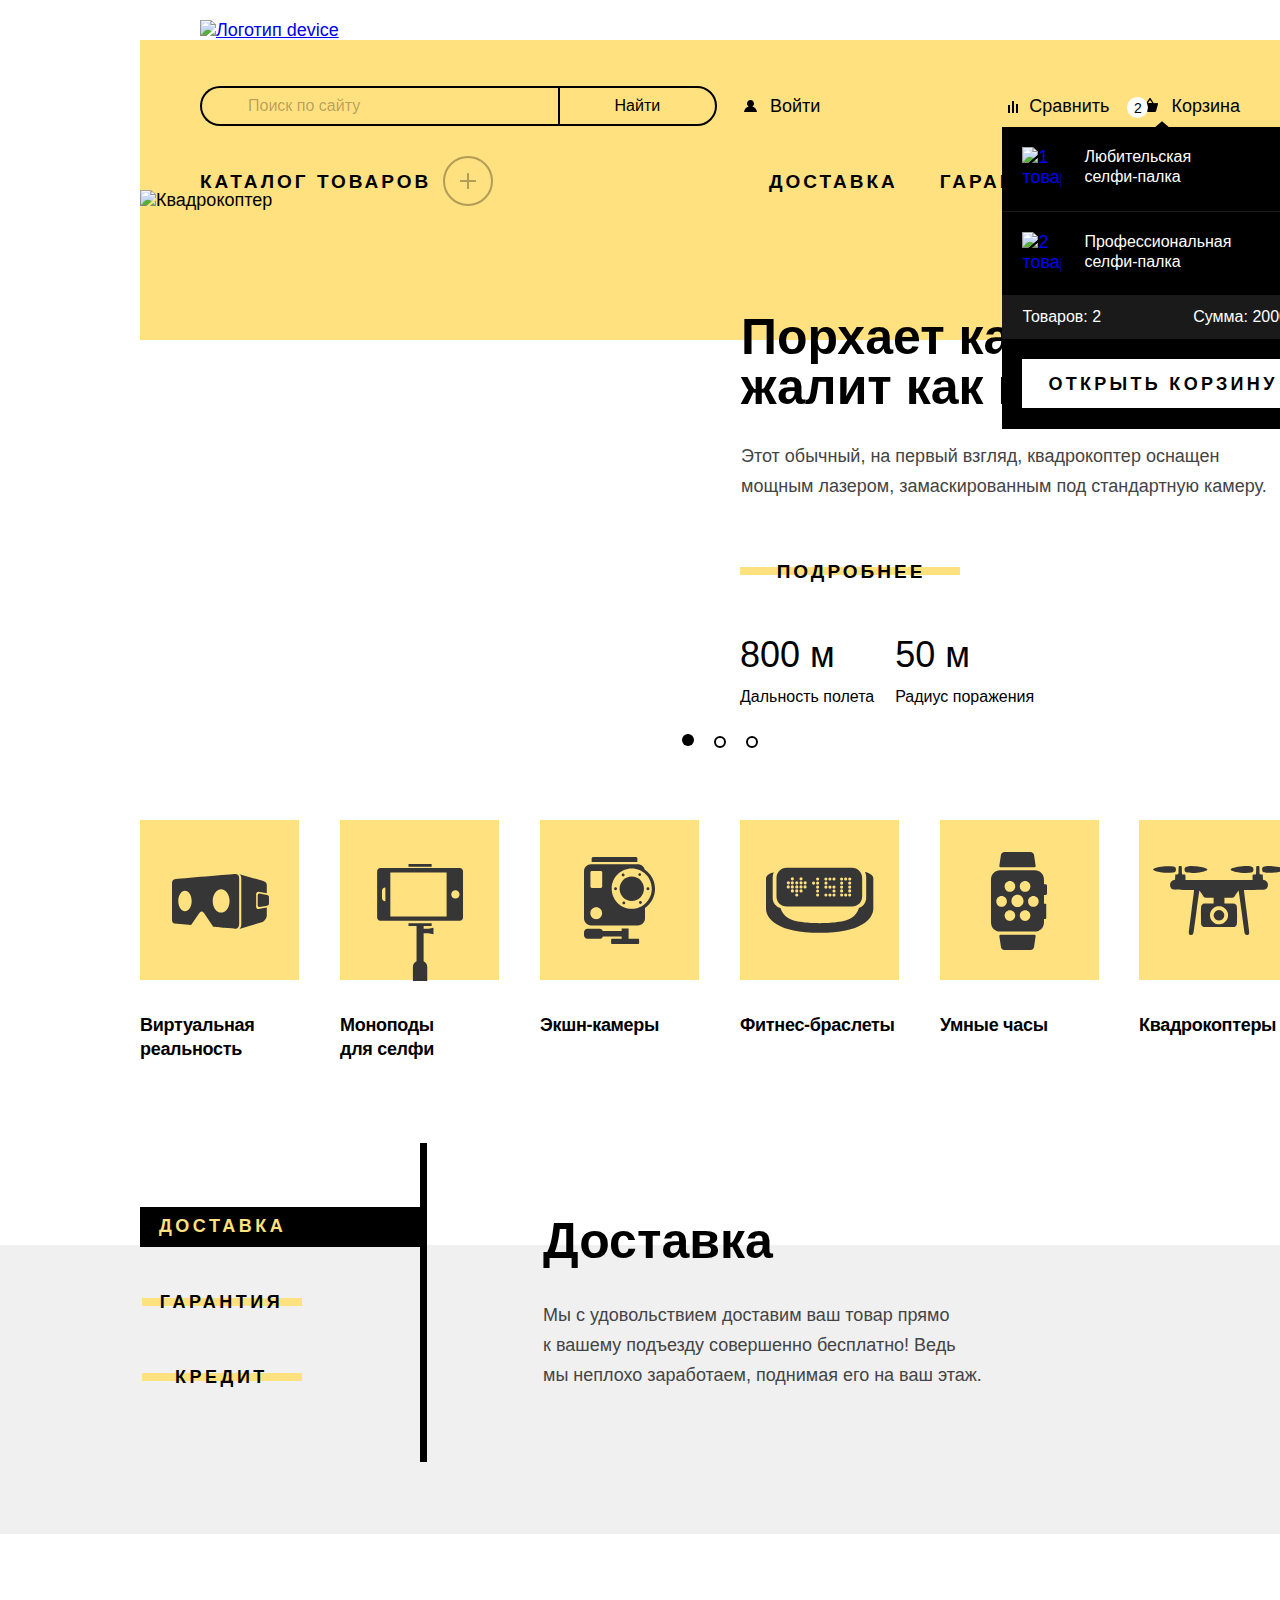
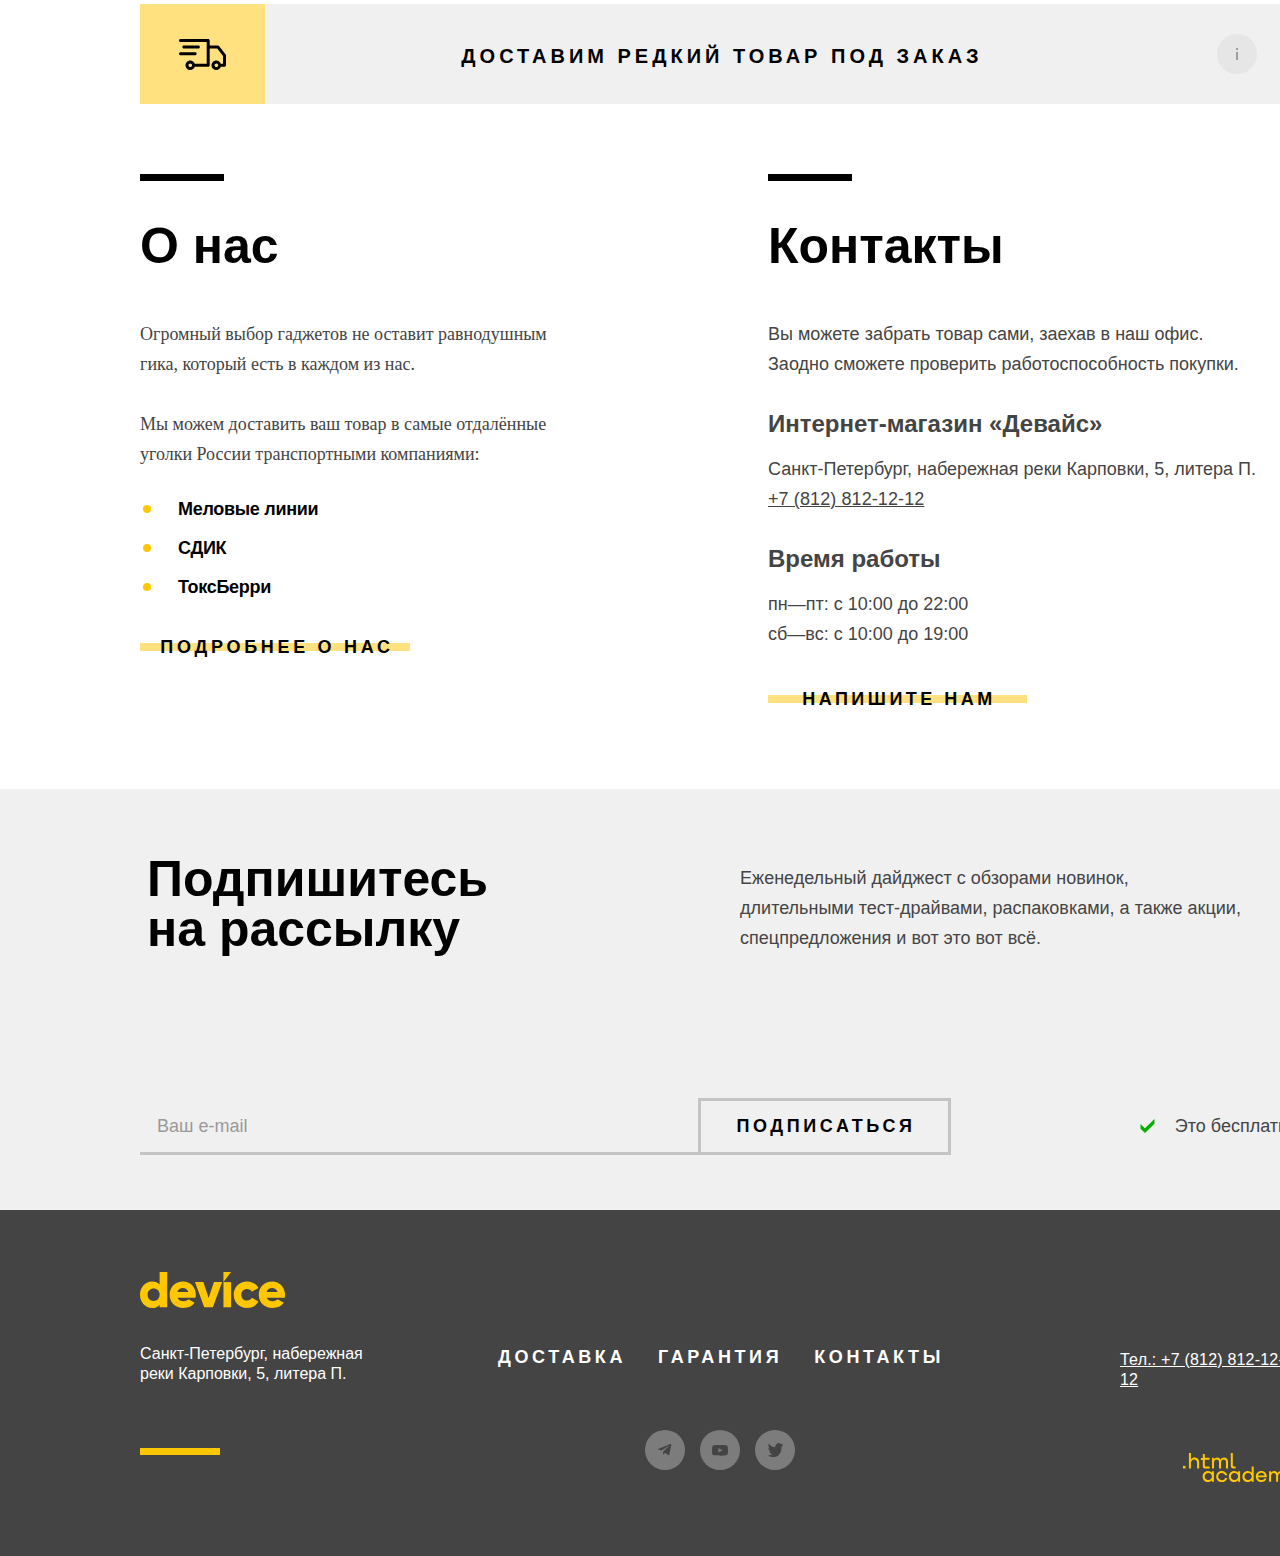
==== index.html @ 12e23ed6 "выровнил страницу каталога, модальное окно и поповер" ====
<!DOCTYPE html>
<html lang="ru">
  <head>
    <meta charset="utf-8" />
    <title>Главная страница</title>
    <link rel="stylesheet" href="styles/styles.css" />
    <link
      rel="icon"
      type="image/png"
      sizes="32x32"
      href="images/favicon-32x32.png"
    />
  </head>
  <body>
    <!-- Шапка сайта -->
    <div class="container">
      <header class="header main-header">
        <nav class="navigation">
          <a class="header-logo" href="index.html">
            <img
              src="images/logo-device.svg"
              width="145"
              height="36"
              alt="Логотип device"
            />
          </a>

          <!-- Поиск в меню -->
          <div class="first-menu-container">
            <form
              class="form-menu"
              action="https://echo.htmlacademy.ru/"
              method="post"
              autocomplete="off"
            >
              <input
                class="search-menu"
                type="search"
                placeholder="Поиск по сайту"
                name="search-menu"
                required
              />
              <button class="search-button" type="submit">Найти</button>
            </form>

            <!-- Войти -->
            <ul class="sign-in-list index--sing-in">
              <li class="sign-in-item">
                <a class="sign-in-link" href="#">
                  <svg
                    class="sign-in-icon"
                    width="13"
                    height="12"
                    viewBox="0 0 13 12"
                    fill="none"
                    xmlns="http://www.w3.org/2000/svg"
                    aria-label="Войти"
                  >
                    <path
                      d="M0 12H13C12.8 9.4 10.9 7.2 8.3 6.5C9.3 5.9 10 4.8 10 3.5C10 1.6 8.4 0 6.5 0C4.6 0 3 1.6 3 3.5C3 4.8 3.7 5.9 4.7 6.5C2.1 7.2 0.2 9.4 0 12Z"
                      fill="black"
                    />
                  </svg>
                  <span>Войти</span>
                </a>
              </li>
              <li class="sign-in-item">
                <a class="sign-in-link" href="#"></a>
              </li>
            </ul>

            <!-- Пользовательское меню -->
            <ul class="user-menu-list index--user-menu-list">
              <li class="user-menu-item">
                <a class="user-menu-link" href="#">
                  <svg
                    class="user-menu-icon"
                    width="10"
                    height="12"
                    viewBox="0 0 10 12"
                    fill="none"
                    xmlns="http://www.w3.org/2000/svg"
                    aria-label="Сравнить"
                  >
                    <path d="M6 0H4V12H6V0Z" fill="black" />
                    <path d="M2 4H0V12H2V4Z" fill="black" />
                    <path d="M10 3H8V12H10V3Z" fill="black" />
                  </svg>
                  <span class="user-menu-word">Сравнить</span>
                </a>
              </li>
              <li class="user-menu-item">
                <a class="user-menu-link" href="#">
                  <svg
                    class="user-menu-icon"
                    width="16"
                    height="14"
                    viewBox="0 0 16 14"
                    fill="none"
                    xmlns="http://www.w3.org/2000/svg"
                    aria-label="Корзина"
                  >
                    <path
                      d="M15.3 5L11.8 5.2L8.6 0.3C8.5 0.1 8.2 0 8 0C7.8 0 7.5 0.1 7.4 0.3L4.2 5.2H0.7C0.3 5.2 0 5.5 0 5.9C0 6 0 6 0 6.1L1.9 12.9C2.1 13.6 2.6 14 3.3 14H12.7C13.4 14 13.9 13.6 14.1 12.9L16 6C16 5.9 16 5.9 16 5.8C16 5.4 15.7 5 15.3 5ZM8 1.9L10.2 5.1H5.9L8 1.9Z"
                      fill="black"
                    />
                  </svg>
                  <span class="user-menu-word">Корзина</span>
                </a>

                <!-- Поповер корзины -->
                <div class="popover popover-cart popover-open">
                  <svg
                    class="popover-arrow"
                    width="14"
                    height="7"
                    viewBox="0 0 14 7"
                    fill="none"
                    xmlns="http://www.w3.org/2000/svg"
                    aria-label="стрелка поповера"
                  >
                    <path
                      d="M14 6.16675H0L7 0.166748L14 6.16675Z"
                      fill="black"
                    />
                  </svg>
                  <div class="popover-content">
                    <ul class="cart-items-list">
                      <li class="cart-item">
                        <a class="cart-link" href="#">
                          <img
                            class="cart-image"
                            src="images/product/product-1.jpg"
                            width="39"
                            height="42"
                            alt="1 товар"
                          />
                          <h2 class="cart-item-text">
                            Любительская селфи-палка
                          </h2>
                        </a>
                        <button class="cart-button-close" type="button">
                          <svg
                            width="10"
                            height="10"
                            viewBox="0 0 10 11"
                            fill="none"
                            xmlns="http://www.w3.org/2000/svg"
                            aria-label="убрать товар"
                          >
                            <path
                              d="M10 1.07584L9.09091 0.166748L5 4.25766L0.909091 0.166748L0 1.07584L4.09091 5.16675L0 9.25766L0.909091 10.1667L5 6.07584L9.09091 10.1667L10 9.25766L5.90909 5.16675L10 1.07584Z"
                              fill="white"
                            />
                          </svg>
                        </button>
                      </li>
                      <li class="cart-item">
                        <a class="cart-link" href="#">
                          <img
                            class="cart-image"
                            src="images/product/product-2.jpg"
                            width="39"
                            height="42"
                            alt="2 товар"
                          />
                          <h2 class="cart-item-text">
                            Профессиональная селфи-палка
                          </h2>
                        </a>
                        <button class="cart-button-close" type="button">
                          <svg
                            width="10"
                            height="10"
                            viewBox="0 0 10 11"
                            fill="none"
                            xmlns="http://www.w3.org/2000/svg"
                            aria-label="убрать товар"
                          >
                            <path
                              d="M10 1.07584L9.09091 0.166748L5 4.25766L0.909091 0.166748L0 1.07584L4.09091 5.16675L0 9.25766L0.909091 10.1667L5 6.07584L9.09091 10.1667L10 9.25766L5.90909 5.16675L10 1.07584Z"
                              fill="white"
                            />
                          </svg>
                        </button>
                      </li>
                    </ul>
                    <div class="popover-result">
                      <span class="popover-product">Товаров: 2</span>
                      <span class="popover-price">Сумма: 2000 ₽</span>
                    </div>
                    <div class="open-basket">
                      <a class="popover-button" href="#">Открыть корзину</a>
                    </div>
                  </div>
                </div>
              </li>
            </ul>
          </div>

          <!-- посмотреть еще товары -->
          <div class="second-menu-container">
            <ul class="toggler-list">
              <li class="toggler-item">
                <a class="toggler-link" href="#">
                  <span class="toggler-name">Каталог товаров</span>
                  <svg
                    class="toggler-icon"
                    width="16"
                    height="16"
                    viewBox="0 0 16 16"
                    fill="none"
                    xmlns="http://www.w3.org/2000/svg"
                    aria-label="посмотреть каталог товаров"
                  >
                    <path d="M16 7H9V0H7V7H0V9H7V16H9V9H16V7Z" fill="black" />
                  </svg>
                </a>
                <!-- подменю -->
                <div class="submenu-wrapper">
                  <ul class="submenu-list">
                    <li class="submenu-item">
                      <a class="submenu-link" href="#"
                        >Виртуальная реальность</a
                      >
                    </li>
                    <li class="submenu-item">
                      <a class="submenu-link" href="catalog.html">
                        Моноподы для селфи
                      </a>
                    </li>
                    <li class="submenu-item">
                      <a class="submenu-link" href="#">Экшн-камеры</a>
                    </li>
                  </ul>
                  <ul class="submenu-list">
                    <li class="submenu-item">
                      <a class="submenu-link" href="#"> Фитнес-браслеты </a>
                    </li>
                    <li class="submenu-item">
                      <a class="submenu-link" href="#">Умные часы</a>
                    </li>
                  </ul>
                  <ul class="submenu-list">
                    <li class="submenu-item">
                      <a class="submenu-link" href="#">Квадрокоптеры</a>
                    </li>
                  </ul>
                </div>
              </li>
            </ul>

            <!-- Меню навигации -->
            <ul class="navigation-menu">
              <li class="navigation-item">
                <a class="navigation-link" href="#">Доставка</a>
              </li>
              <li class="navigation-item">
                <a class="navigation-link" href="#">Гарантия</a>
              </li>
              <li class="navigation-item">
                <a class="navigation-link" href="#">Контакты</a>
              </li>
            </ul>
          </div>
        </nav>
      </header>
    </div>

    <!-- Главная структура страницы -->
    <main class="main main-index">
      <h1 class="visually-hidden">Главная страница</h1>

      <!-- Галерея товаров -->
      <div class="container gallery-container">
        <h2 class="visually-hidden">Галерея</h2>
        <section class="gallery">
          <div class="gallery-image">
            <img
              class="slider-image"
              src="images/slider/slider-1.png"
              width="560"
              height="560"
              alt="Квадрокоптер"
            />
            <div class="slider-controls">
              <button class="slider-button slider-prev" type="button">
                <span class="visually-hidden">Предыдущее фото</span>
              </button>
              <button class="slider-button slider-next" type="button">
                <span class="visually-hidden">Следуюшее фото</span>
              </button>
            </div>
          </div>

          <!-- Описание товаров -->
          <div class="gallery-description">
            <strong class="description-number">01</strong>
            <dl class="gallery-description-group">
              <dt class="gallery-description-title">
                Порхает как бабочка,<br />
                жалит как пчела!
              </dt>
              <dd class="gallery-text">
                Этот обычный, на первый взгляд, квадрокоптер оснащен<br />
                мощным лазером, замаскированным под стандартную камеру.
              </dd>
            </dl>
            <a class="gallery-description-link button--animated" href="#"
              ><span>Подробнее</span></a
            >
            <div class="distance-container distance-container-1">
              <dl>
                <dt class="distance-title">800 м</dt>
                <dd class="distance-text">Дальность полета</dd>
              </dl>
              <dl>
                <dt class="defeat-title">50 м</dt>
                <dd class="defeat-text">Радиус поражения</dd>
              </dl>
            </div>
          </div>

          <!-- индикатор слайда -->
          <div class="indicators--wrapper">
            <ol class="indicators-list indicators-list-1">
              <li class="indicators-item">
                <button
                  class="indicators-button indicators-button-current"
                  type="button"
                >
                  <span class="visually-hidden">1 фото</span>
                </button>
              </li>
              <li class="indicators-item">
                <button class="indicators-button" type="button">
                  <span class="visually-hidden">2 фото</span>
                </button>
              </li>
              <li class="indicators-item">
                <button class="indicators-button" type="button">
                  <span class="visually-hidden">3 фото</span>
                </button>
              </li>
            </ol>
          </div>
        </section>
      </div>

      <!-- Галерея товаров -->
      <div class="container gallery-container visually-hidden">
        <h2 class="visually-hidden">Галерея</h2>
        <section class="gallery">
          <div class="gallery-image">
            <img
              class="slider-image"
              src="images/slider/slider-2.png"
              width="560"
              height="560"
              alt="Квадрокоптер"
            />
            <div class="slider-controls">
              <button class="slider-button slider-prev" type="button">
                <span class="visually-hidden">Предыдущее фото</span>
              </button>
              <button class="slider-button slider-next" type="button">
                <span class="visually-hidden">Следуюшее фото</span>
              </button>
            </div>
          </div>

          <!-- Описание товаров -->
          <div class="gallery-description">
            <strong class="description-number">02</strong>
            <dl>
              <dt class="gallery-description-title">
                Худеем<br />
                правильно!
              </dt>
              <dd class="gallery-text">
                Мотивирующие фитнес-браслеты помогут найти в себе силы <br />
                не пропускать занятия и соблюдать диету.
              </dd>
            </dl>
            <a class="gallery-description-link button--animated" href="#"
              ><span>Подробнее</span></a
            >
            <div class="distance-container distance-container-2">
              <dl>
                <dt class="distance-title">48 часов</dt>
                <dd class="distance-text">Без подзарядки</dd>
              </dl>
            </div>
          </div>

          <!-- индикатор слайда -->
          <div class="indicators--wrapper">
            <ol class="indicators-list indicators-list-2">
              <li class="indicators-item">
                <button class="indicators-button" type="button">
                  <span class="visually-hidden">1 фото</span>
                </button>
              </li>
              <li class="indicators-item">
                <button
                  class="indicators-button indicators-button-current"
                  type="button"
                >
                  <span class="visually-hidden">2 фото</span>
                </button>
              </li>
              <li class="indicators-item">
                <button class="indicators-button" type="button">
                  <span class="visually-hidden">3 фото</span>
                </button>
              </li>
            </ol>
          </div>
        </section>
      </div>

      <!-- Галерея товаров -->
      <div class="container gallery-container visually-hidden">
        <h2 class="visually-hidden">Галерея</h2>
        <section class="gallery">
          <div class="gallery-image">
            <img
              class="slider-image"
              src="images/slider/slider-3.png"
              width="560"
              height="560"
              alt="Квадрокоптер"
            />
            <div class="slider-controls">
              <button class="slider-button slider-prev" type="button">
                <span class="visually-hidden">Предыдущее фото</span>
              </button>
              <button class="slider-button slider-next" type="button">
                <span class="visually-hidden">Следуюшее фото</span>
              </button>
            </div>
          </div>

          <!-- Описание товаров -->
          <div class="gallery-description">
            <strong class="description-number">03</strong>
            <dl>
              <dt class="gallery-description-title">
                Делай селфи, <br />
                как Бен Стиллер!
              </dt>
              <dd class="gallery-text">
                Самая длинная палка для селфи доступна в нашем магазине.<br />
                Восемь (Восемь, Карл!) метров длиной и весом всего 5 кг.
              </dd>
            </dl>
            <a class="gallery-description-link button--animated" href="#"
              ><span>Подробнее</span></a
            >
            <div class="distance-container distance-container-3">
              <dl>
                <dt class="distance-title">8,5 м</dt>
                <dd class="distance-text">Длина палки</dd>
              </dl>
              <dl>
                <dt class="defeat-title">5 кг</dt>
                <dd class="defeat-text">Вес палки</dd>
              </dl>
              <dl>
                <dt class="defeat-title">Карбон</dt>
                <dd class="defeat-text">Материал</dd>
              </dl>
            </div>
          </div>

          <!-- индикатор слайда -->
          <div class="indicators--wrapper">
            <ol class="indicators-list indicatiors-list-3">
              <li class="indicators-item">
                <button class="indicators-button" type="button">
                  <span class="visually-hidden">1 фото</span>
                </button>
              </li>
              <li class="indicators-item">
                <button class="indicators-button" type="button">
                  <span class="visually-hidden">2 фото</span>
                </button>
              </li>
              <li class="indicators-item">
                <button
                  class="indicators-button indicators-button-current"
                  type="button"
                >
                  <span class="visually-hidden">3 фото</span>
                </button>
              </li>
            </ol>
          </div>
        </section>
      </div>

      <!-- Список категорий товаров -->
      <section class="category">
        <div class="container container-category">
          <ul class="category-list">
            <li class="category-item">
              <a class="category-link" href="#">
                <div class="category-background">
                  <svg
                    class="category-image-1"
                    width="97"
                    height="55"
                    viewBox="0 0 97 55"
                    fill="none"
                    xmlns="http://www.w3.org/2000/svg"
                    aria-label="Очки виртуальной реальности"
                  >
                    <path
                      d="M84.1314 32.639V20.003C84.1314 18.694 85.1764 17.633 86.4664 17.633L94.7924 19.214V11.02C94.7924 8.66497 93.0844 7.58897 90.5904 6.75497L67.4034 0.174968C69.0194 1.56597 69.2924 2.21497 69.2924 4.57097V49.78C69.2924 52.136 68.8424 53.846 67.3254 54.99L90.5904 47.925C92.9914 47.092 94.7924 43.709 94.7924 41.353V33.44L86.4664 35.007C85.1764 35.009 84.1314 33.947 84.1314 32.639Z"
                      fill="#363636"
                    />
                    <path
                      d="M95.1294 20.979L87.5314 19.535C86.5234 19.535 85.7074 20.364 85.7074 21.386V31.254C85.7074 32.277 86.5234 33.106 87.5314 33.106L95.1294 31.675C96.2834 31.256 96.9534 30.846 96.9534 29.823V22.83C96.9534 21.808 96.1874 21.323 95.1294 20.979Z"
                      fill="#363636"
                    />
                    <path
                      d="M67.1704 4.48297C67.1704 -0.597033 62.9384 0.0239677 62.9384 0.0239677C62.9384 0.0239677 5.83241 4.73797 2.83841 5.14497C-0.155585 5.55197 0.00141458 9.53197 0.00141458 9.53197C0.00141458 9.53197 0.000414578 42.069 0.000414578 45.812C0.000414578 49.555 2.59941 49.565 2.59941 49.565L19.0764 50.968L27.2124 39.3C27.2124 39.3 28.3214 37.472 29.7174 37.472C31.1144 37.472 32.1494 39.333 32.1494 39.333L41.2104 52.854C41.2104 52.854 60.1054 54.763 63.7314 54.763C67.3574 54.762 67.1704 49.739 67.1704 49.739C67.1704 49.739 67.1704 9.56297 67.1704 4.48297ZM12.9824 37.192C9.28442 37.192 6.28641 32.591 6.28641 26.917C6.28641 21.243 9.28442 16.642 12.9824 16.642C16.6804 16.642 19.6784 21.243 19.6784 26.917C19.6784 32.591 16.6804 37.192 12.9824 37.192ZM49.1404 38.618C44.4784 38.618 40.6994 33.379 40.6994 26.917C40.6994 20.454 44.4794 15.215 49.1404 15.215C53.8024 15.215 57.5824 20.454 57.5824 26.917C57.5824 33.379 53.8024 38.618 49.1404 38.618Z"
                      fill="#363636"
                    />
                  </svg>
                </div>
                <span class="category-name">
                  Виртуальная<br />
                  реальность
                </span>
              </a>
            </li>
            <li class="category-item">
              <a
                class="category-link category-link-current"
                href="catalog.html"
              >
                <div class="category-background">
                  <svg
                    class="category-image-2"
                    width="87"
                    height="117"
                    viewBox="0 0 87 117"
                    fill="none"
                    xmlns="http://www.w3.org/2000/svg"
                    aria-label="Монопод для селфи"
                  >
                    <path
                      d="M82.821 4.011H3.33003C1.56903 4.011 0.142029 5.438 0.142029 7.199V53.612C0.142029 55.375 1.56903 56.801 3.33003 56.801H82.822C84.584 56.801 86.011 55.374 86.011 53.612V7.199C86.011 5.438 84.583 4.011 82.821 4.011ZM8.39203 37.236H8.16603C6.40403 37.236 4.97703 35.807 4.97703 34.047V26.764C4.97703 25.003 6.40403 23.576 8.16603 23.576H8.39203V37.236ZM69.623 52.408H13.341V8.402H69.623V52.408ZM78.4 34.552C76.111 34.552 74.254 32.697 74.254 30.405C74.254 28.113 76.11 26.258 78.4 26.258C80.691 26.258 82.548 28.113 82.548 30.405C82.548 32.697 80.691 34.552 78.4 34.552Z"
                      fill="#363636"
                    />
                    <path d="M54.654 0H31.497V2.758H54.654V0Z" fill="#363636" />
                    <path
                      d="M46.608 64.861V61.888H54.654V59.13H31.498V61.888H39.543V97.134C37.404 98.072 35.908 100.206 35.908 102.693V117H50.243V102.693C50.243 100.207 48.748 98.072 46.607 97.136V69.146H51.403L56.454 70.359V63.648L51.403 64.861H46.608Z"
                      fill="#363636"
                    />
                  </svg>
                </div>
                <span class="category-name">
                  Моноподы<br />
                  для селфи
                </span>
              </a>
            </li>
            <li class="category-item">
              <a class="category-link" href="#">
                <div class="category-background">
                  <svg
                    class="category-image-3"
                    width="72"
                    height="87"
                    viewBox="0 0 72 87"
                    fill="none"
                    xmlns="http://www.w3.org/2000/svg"
                    aria-label="Экшн-камера"
                  >
                    <path
                      d="M53.349 1.49C53.349 0.754 52.771 0 52.038 0H9.053C8.32 0 7.672 0.754 7.672 1.49V5.012H53.348L53.349 1.49Z"
                      fill="#363636"
                    />
                    <path
                      d="M54.202 81.809H44.605V71.426H37.647V73.933H18.774C18.237 72.679 17.017 71.785 15.593 71.785H3.559C1.642 71.784 0 73.387 0 75.311V78.329C0 80.253 1.642 81.809 3.559 81.809H15.594C17.105 81.809 18.386 80.913 18.863 79.483H37.648V81.809H28.13C27.597 81.809 27.12 82.246 27.12 82.781V85.953C27.12 86.488 27.598 87.001 28.13 87.001H54.202C54.735 87.001 55.132 86.488 55.132 85.953V82.78C55.132 82.245 54.735 81.809 54.202 81.809Z"
                      fill="#363636"
                    />
                    <path
                      d="M60.666 12.39C59.805 9.453 57.099 7.34 53.895 7.34H7.148C3.25 7.34 0 10.449 0 14.361V61.261C0 65.173 3.25 68.382 7.148 68.382H53.895C57.793 68.382 61.021 65.173 61.021 61.261V50.915C67.087 46.711 71.022 39.704 71.022 31.751C71.021 23.672 66.89 16.57 60.666 12.39ZM12.238 62.151C8.979 62.151 6.337 59.501 6.337 56.23C6.337 52.96 8.979 50.308 12.238 50.308C15.497 50.308 18.14 52.96 18.14 56.23C18.14 59.501 15.497 62.151 12.238 62.151ZM18.199 29.546C18.199 30.332 17.564 30.968 16.781 30.968H7.841C7.058 30.968 6.423 30.331 6.423 29.546V15.386C6.423 14.6 7.058 13.963 7.841 13.963H16.78C17.563 13.963 18.198 14.6 18.198 15.386L18.199 29.546ZM47.762 51.858C36.686 51.858 27.705 42.848 27.705 31.735C27.705 20.622 36.685 11.611 47.762 11.611C58.839 11.611 67.82 20.621 67.82 31.735C67.82 42.849 58.839 51.858 47.762 51.858Z"
                      fill="#363636"
                    />
                    <path
                      d="M47.762 43.964C54.4932 43.964 59.95 38.4889 59.95 31.735C59.95 24.9811 54.4932 19.506 47.762 19.506C41.0308 19.506 35.574 24.9811 35.574 31.735C35.574 38.4889 41.0308 43.964 47.762 43.964Z"
                      fill="#363636"
                    />
                    <path
                      d="M31.562 33.171C32.3545 33.171 32.997 32.5285 32.997 31.736C32.997 30.9435 32.3545 30.301 31.562 30.301C30.7695 30.301 30.127 30.9435 30.127 31.736C30.127 32.5285 30.7695 33.171 31.562 33.171Z"
                      fill="#363636"
                    />
                    <path
                      d="M63.963 33.171C64.7555 33.171 65.398 32.5285 65.398 31.736C65.398 30.9435 64.7555 30.301 63.963 30.301C63.1705 30.301 62.528 30.9435 62.528 31.736C62.528 32.5285 63.1705 33.171 63.963 33.171Z"
                      fill="#363636"
                    />
                    <path
                      d="M39.109 19.429C39.9015 19.429 40.544 18.7865 40.544 17.994C40.544 17.2015 39.9015 16.559 39.109 16.559C38.3165 16.559 37.674 17.2015 37.674 17.994C37.674 18.7865 38.3165 19.429 39.109 19.429Z"
                      fill="#363636"
                    />
                    <path
                      d="M56.415 46.912C57.2048 46.912 57.845 46.2691 57.845 45.476C57.845 44.6829 57.2048 44.04 56.415 44.04C55.6252 44.04 54.985 44.6829 54.985 45.476C54.985 46.2691 55.6252 46.912 56.415 46.912Z"
                      fill="#363636"
                    />
                    <path
                      d="M55.697 19C56.4895 19 57.132 18.3575 57.132 17.565C57.132 16.7725 56.4895 16.13 55.697 16.13C54.9045 16.13 54.262 16.7725 54.262 17.565C54.262 18.3575 54.9045 19 55.697 19Z"
                      fill="#363636"
                    />
                    <path
                      d="M39.828 47.341C40.6205 47.341 41.263 46.6985 41.263 45.906C41.263 45.1135 40.6205 44.471 39.828 44.471C39.0355 44.471 38.393 45.1135 38.393 45.906C38.393 46.6985 39.0355 47.341 39.828 47.341Z"
                      fill="#363636"
                    />
                  </svg>
                </div>
                <span class="category-name">Экшн-камеры</span>
              </a>
            </li>
            <li class="category-item">
              <a class="category-link" href="#">
                <div class="category-background">
                  <svg
                    class="category-image-4"
                    xmlns="http://www.w3.org/2000/svg"
                    width="108"
                    height="66"
                    fill="none"
                    viewBox="0 0 108 66"
                    aria-label="фитнес-браслет"
                  >
                    <path
                      fill="#363636"
                      d="M98.967 5.074c.752 1.441 1.209 3.08 1.209 4.818v21.102c0 4.616-3.092 8.527-7.246 9.9-1.325 3.987-3.778 7.854-8.051 10.432-8.676 5.231-31.124 4.837-31.198 4.837-.078 0-22.513.395-31.189-4.837-4.216-2.545-6.708-6.347-8.042-10.279-4.418-1.209-7.756-5.25-7.756-10.053v-21.1c0-1.689.427-3.283 1.139-4.694C4.17 6.11 0 7.918 0 11.434v29.983C0 51.668 11.839 65.85 53.657 65.85c41.82 0 53.657-14.182 53.657-24.433V11.434c-.001-3.684-4.576-5.494-8.347-6.36Z"
                    />
                    <path
                      fill="#363636"
                      d="M20.561 39.46h65.523c5.564 0 10.074-4.514 10.074-10.078V10.935C96.158 5.372 91.648.86 86.084.86H20.561c-5.564 0-10.075 4.511-10.075 10.075v18.447c0 5.564 4.511 10.077 10.075 10.077Zm63.134-28.992a1.57 1.57 0 1 1 0 3.139 1.57 1.57 0 0 1 0-3.139Zm0 4.04a1.569 1.569 0 1 1 0 3.137 1.569 1.569 0 0 1 0-3.138Zm0 4.038a1.568 1.568 0 1 1 .001 3.137 1.568 1.568 0 0 1-.001-3.137Zm0 3.827a1.57 1.57 0 1 1-.001 3.14 1.57 1.57 0 0 1 .001-3.14Zm0 4.04a1.568 1.568 0 1 1 .001 3.136 1.568 1.568 0 0 1-.001-3.137Zm-4.039-15.945c.867 0 1.568.703 1.568 1.57a1.568 1.568 0 1 1-3.136 0c0-.868.703-1.57 1.568-1.57Zm0 15.944a1.568 1.568 0 1 1 0 3.135 1.568 1.568 0 0 1 0-3.135Zm-4.037-15.944a1.57 1.57 0 1 1-.003 3.14 1.57 1.57 0 0 1 .003-3.14Zm0 4.04a1.57 1.57 0 1 1-.003 3.138 1.57 1.57 0 0 1 .003-3.139Zm0 4.038a1.569 1.569 0 1 1-.002 3.138 1.569 1.569 0 0 1 .002-3.138Zm0 3.827a1.568 1.568 0 1 1 0 3.138 1.568 1.568 0 0 1 0-3.138Zm0 4.04a1.569 1.569 0 1 1-.002 3.137 1.569 1.569 0 0 1 .002-3.138Zm-7.654-15.945c.867 0 1.568.703 1.568 1.57a1.568 1.568 0 1 1-3.136 0 1.568 1.568 0 0 1 1.568-1.57Zm0 8.078c.867 0 1.568.702 1.568 1.57a1.568 1.568 0 1 1-1.568-1.57Zm0 3.881a1.569 1.569 0 1 1-.002 3.136 1.569 1.569 0 0 1 .002-3.136Zm0 3.985a1.568 1.568 0 1 1 0 3.135 1.568 1.568 0 0 1 0-3.135Zm-4.039-15.944a1.57 1.57 0 1 1 0 3.14 1.57 1.57 0 0 1 0-3.14Zm0 8.078a1.57 1.57 0 1 1 .001 3.139 1.57 1.57 0 0 1-.001-3.139Zm0 7.866a1.57 1.57 0 1 1 .001 3.139 1.57 1.57 0 0 1-.001-3.139Zm-4.038-15.944a1.57 1.57 0 0 1 0 3.14 1.568 1.568 0 0 1-1.568-1.57 1.567 1.567 0 0 1 1.568-1.57Zm0 4.04a1.57 1.57 0 1 1-.001 3.135 1.57 1.57 0 0 1 .001-3.136Zm0 4.038a1.57 1.57 0 1 1-.001 3.14 1.57 1.57 0 0 1 .001-3.14Zm0 7.866a1.57 1.57 0 0 1 0 3.137 1.569 1.569 0 0 1 0-3.137Zm-8.29-15.944a1.57 1.57 0 1 1 0 3.139 1.57 1.57 0 0 1 0-3.139Zm0 4.04a1.569 1.569 0 1 1 0 3.137 1.569 1.569 0 0 1 0-3.138Zm0 4.038a1.568 1.568 0 1 1 .001 3.137 1.568 1.568 0 0 1-.001-3.137Zm0 3.881a1.568 1.568 0 1 1 0 3.137 1.569 1.569 0 0 1 0-3.137Zm0 3.985a1.568 1.568 0 1 1 .001 3.137 1.568 1.568 0 0 1-.001-3.137Zm-4.039-11.905a1.568 1.568 0 1 1 0 3.136 1.568 1.568 0 0 1 0-3.136Zm-8.502-.212a1.57 1.57 0 1 1-.001 3.135 1.57 1.57 0 0 1 .001-3.135Zm0 4.038a1.57 1.57 0 1 1-.003 3.141 1.57 1.57 0 0 1 .003-3.14Zm-4.039-8.078a1.57 1.57 0 1 1-.003 3.14 1.57 1.57 0 0 1 .003-3.14Zm0 4.04a1.57 1.57 0 1 1-.003 3.139 1.57 1.57 0 0 1 .003-3.139Zm0 4.038a1.57 1.57 0 1 1-.003 3.14 1.57 1.57 0 0 1 .003-3.14Zm0 4.04a1.569 1.569 0 1 1-.001 3.137 1.569 1.569 0 0 1 .001-3.137Zm-4.254-8.078a1.569 1.569 0 1 1 0 3.138 1.569 1.569 0 0 1 0-3.138Zm0 4.038a1.57 1.57 0 1 1 0 3.139 1.57 1.57 0 0 1 0-3.139Zm0 4.04a1.57 1.57 0 1 1-.001 3.14 1.57 1.57 0 0 1 .001-3.14Zm0 4.04a1.568 1.568 0 1 1 .001 3.136 1.568 1.568 0 0 1-.001-3.137ZM26.3 10.254a1.57 1.57 0 1 1 .002 3.136 1.57 1.57 0 0 1-.002-3.136Zm0 4.04a1.57 1.57 0 0 1 1.571 1.568 1.57 1.57 0 0 1-3.14 0 1.57 1.57 0 0 1 1.569-1.568Zm0 4.038a1.571 1.571 0 1 1 0 3.14 1.571 1.571 0 0 1 0-3.14Zm0 4.04a1.57 1.57 0 1 1 .003 3.135 1.57 1.57 0 0 1-.003-3.135Zm-4.037-8.078a1.57 1.57 0 1 1-.001 3.135 1.57 1.57 0 0 1 .001-3.135Zm0 4.038a1.57 1.57 0 0 1 0 3.14 1.57 1.57 0 0 1 0-3.14Z"
                    />
                  </svg>
                </div>
                <span class="category-name">Фитнес-браслеты</span>
              </a>
            </li>
            <li class="category-item">
              <a class="category-link" href="#">
                <div class="category-background">
                  <svg
                    class="category-image-5"
                    width="57"
                    height="98"
                    viewBox="0 0 57 98"
                    fill="none"
                    xmlns="http://www.w3.org/2000/svg"
                    aria-label="Умные часы"
                  >
                    <path
                      d="M54.494 32.197H52.979V27.557C52.979 22.505 48.892 18.371 43.897 18.371H9.082C4.086 18.372 0 22.505 0 27.557V70.425C0 75.477 4.087 79.61 9.083 79.61H43.898C48.893 79.61 52.98 75.477 52.98 70.425V67.01H54.495C54.91 67.01 55.252 66.666 55.252 66.246V52.467C55.252 52.046 54.91 51.701 54.495 51.701H52.98V42.913H54.495C55.327 42.913 56.009 42.225 56.009 41.382V33.728C56.008 32.886 55.326 32.197 54.494 32.197ZM34.082 29.088C37.008 29.088 39.381 31.486 39.381 34.446C39.381 37.406 37.008 39.804 34.082 39.804C31.156 39.804 28.784 37.406 28.784 34.446C28.784 31.486 31.156 29.088 34.082 29.088ZM18.945 29.088C21.87 29.088 24.243 31.486 24.243 34.446C24.243 37.406 21.87 39.804 18.945 39.804C16.019 39.804 13.647 37.406 13.647 34.446C13.647 31.486 16.019 29.088 18.945 29.088ZM5.297 49.397C5.297 46.438 7.668 44.039 10.595 44.039C13.521 44.039 15.893 46.438 15.893 49.397C15.893 52.356 13.52 54.755 10.595 54.755C7.668 54.756 5.297 52.356 5.297 49.397ZM18.945 68.894C16.019 68.894 13.647 66.496 13.647 63.536C13.647 60.576 16.019 58.178 18.945 58.178C21.87 58.178 24.243 60.576 24.243 63.536C24.243 66.496 21.87 68.894 18.945 68.894ZM20.435 48.991C20.435 45.609 23.146 42.867 26.49 42.867C29.834 42.867 32.545 45.609 32.545 48.991C32.545 52.373 29.834 55.115 26.49 55.115C23.146 55.114 20.435 52.373 20.435 48.991ZM34.082 68.894C31.156 68.894 28.784 66.496 28.784 63.536C28.784 60.576 31.156 58.178 34.082 58.178C37.008 58.178 39.381 60.576 39.381 63.536C39.381 66.496 37.008 68.894 34.082 68.894ZM42.384 54.756C39.457 54.756 37.086 52.357 37.086 49.398C37.086 46.439 39.457 44.04 42.384 44.04C45.31 44.04 47.682 46.439 47.682 49.398C47.682 52.356 45.31 54.756 42.384 54.756Z"
                      fill="#363636"
                    />
                    <path
                      d="M9.646 15.31H43.333C44.176 15.31 44.765 14.629 44.639 13.796L43.023 3.028C43.023 3.028 43.023 3.027 43.021 3.026C42.771 1.362 41.189 0 39.506 0H13.474C11.788 0 10.206 1.362 9.957 3.028L8.342 13.795C8.217 14.628 8.803 15.31 9.646 15.31Z"
                      fill="#363636"
                    />
                    <path
                      d="M43.333 82.671H9.646C8.803 82.671 8.217 83.354 8.342 84.187L9.957 94.954C10.207 96.62 11.789 97.982 13.473 97.982H39.505C41.189 97.982 42.771 96.62 43.022 94.956V94.954L44.637 84.187C44.765 83.354 44.176 82.671 43.333 82.671Z"
                      fill="#363636"
                    />
                  </svg>
                </div>
                <span class="category-name">Умные чаcы</span>
              </a>
            </li>
            <li class="category-item">
              <a class="category-link" href="#">
                <div class="category-background">
                  <svg
                    class="category-image-6"
                    width="133"
                    height="70"
                    viewBox="0 0 133 70"
                    fill="none"
                    xmlns="http://www.w3.org/2000/svg"
                    aria-label="Квадрокоптер"
                  >
                    <path
                      d="M12.0523 0.257913C6.50738 0.745213 1.83838 1.85073 0.575275 2.93033C-0.147425 3.54653 -0.147425 3.54653 0.342875 4.08653C0.987375 4.80623 4.05628 5.73151 7.59048 6.32281C11.5885 6.99081 20.1003 7.01622 21.3136 6.37412C22.5255 5.70612 22.9376 4.96048 22.9376 3.39268C22.9376 1.77398 22.3185 0.976689 20.7198 0.540189C19.274 0.154289 14.9415 1.33812e-05 12.0523 0.257913Z"
                      fill="#363636"
                    />
                    <path
                      d="M25.7745 0.488281C25.6451 0.771481 25.5162 2.5962 25.5162 4.6001C25.5162 8.6611 25.6715 8.3784 23.3243 8.5332L22.2935 8.6103L22.0352 13.6986L20.8487 13.9818C18.2696 14.6498 16.8497 16.577 17.0572 19.2762C17.1851 21.2034 18.088 22.617 19.6358 23.3631C20.7447 23.8763 21.1055 23.9012 30.8819 23.9012C36.4268 23.9012 41.0191 23.9798 41.0704 24.0819C41.1212 24.2103 39.961 33.4891 38.4908 44.7206C37.046 55.9511 35.8077 65.7177 35.7823 66.3866C35.731 68.0038 36.6085 69.0077 38.13 69.0077C39.3673 69.0077 40.1417 68.3661 40.4513 67.1063C40.5807 66.5926 41.9469 56.7733 43.4694 45.285C44.9914 33.8221 46.3322 24.4163 46.4098 24.4163C46.5128 24.4163 47.4928 25.8294 48.6022 27.552C51.5421 32.178 51.0011 31.8689 56.2375 31.8689H60.5959V37.4987L55.4631 37.5758C50.7429 37.6529 50.2531 37.7028 49.5818 38.191C48.009 39.3482 47.9568 39.606 47.9568 49.1676C47.9568 58.7018 47.9832 58.9596 49.4793 60.2174L50.3304 60.9127H81.6956L82.5462 60.2174C84.0423 58.9596 84.0667 58.7018 84.0667 49.1676C84.0667 39.6061 84.0159 39.3483 82.4437 38.191C81.7728 37.7027 81.2826 37.6529 76.5619 37.5758L71.4301 37.4987V31.8689H75.7895C81.0239 31.8689 80.4829 32.178 83.4233 27.552C84.5337 25.8293 85.5131 24.4163 85.6167 24.4163C85.6929 24.4163 87.0356 33.8221 88.5562 45.285C90.0787 56.7733 91.4458 66.5926 91.5748 67.1063C91.8844 68.3661 92.6568 69.0077 93.8961 69.0077C95.4176 69.0077 96.2955 68.0038 96.2428 66.3866C96.2174 65.7177 94.9791 55.9511 93.5338 44.7206C92.065 33.4892 90.9029 24.2103 90.9557 24.0819C91.0065 23.9798 95.5973 23.9012 101.145 23.9012C110.921 23.9012 111.281 23.8763 112.389 23.3631C113.937 22.617 114.839 21.2034 114.968 19.2762C115.175 16.577 113.757 14.6497 111.177 13.9818L109.99 13.6986L109.734 8.6103L108.702 8.5332C106.355 8.3784 106.508 8.6611 106.508 4.6001C106.508 2.5962 106.38 0.771481 106.252 0.488281C106.045 0.128381 105.709 0 104.884 0C104.265 0 103.646 0.128394 103.464 0.308594C103.258 0.514194 103.155 1.77392 103.155 4.24072C103.155 6.70802 103.052 7.9678 102.845 8.1728C102.666 8.3525 101.944 8.48091 101.196 8.48091C99.5699 8.48091 99.5445 8.53311 99.5445 11.5913V13.8784H32.4806V11.5913C32.4806 8.53321 32.4557 8.48091 30.8307 8.48091C30.0822 8.48091 29.3605 8.3525 29.1803 8.1728C28.9728 7.9677 28.8702 6.70802 28.8702 4.24072C28.8702 1.77392 28.7672 0.514094 28.5606 0.308594C28.3799 0.128394 27.7603 0 27.1417 0C26.317 0 25.9815 0.128481 25.7745 0.488281ZM68.6173 40.6084C71.506 41.5068 74.0089 44.001 74.7833 46.7764C75.2218 48.3194 75.0929 50.9922 74.4991 52.5596C73.8028 54.4346 71.8145 56.5694 69.9337 57.4951C68.6437 58.1367 68.1798 58.2139 66.0128 58.2139C63.8463 58.2139 63.3819 58.1368 62.0924 57.4951C60.2081 56.5693 58.2233 54.4346 57.5265 52.5596C56.9337 50.9922 56.8038 48.3194 57.2428 46.7764C57.9908 44.0528 60.4923 41.5069 63.3043 40.6084C65.3165 39.9659 66.6046 39.9659 68.6173 40.6084Z"
                      fill="#363636"
                    />
                    <path
                      d="M63.794 44.4375C61.7574 45.3633 60.2872 48.0869 60.7252 50.168C61.4991 53.8448 65.5484 55.7207 68.7208 53.8701C70.7062 52.7119 71.712 50.3232 71.172 48.0869C70.6036 45.6963 68.4376 43.9492 66.0128 43.9492C65.3673 43.9493 64.3873 44.1807 63.794 44.4375Z"
                      fill="#363636"
                    />
                    <path
                      d="M36.0919 0.154283C32.1715 0.822283 31.5787 1.28518 31.5787 3.59808C31.5787 5.42278 32.0426 6.0141 33.8468 6.5537C35.3966 7.0161 41.0192 7.06787 44.3468 6.68207C51.2076 5.85977 55.6686 4.13766 54.0455 2.93006C52.7804 2.03016 49.1432 1.05358 44.9913 0.539977C42.5157 0.231977 36.9952 -1.67042e-05 36.0919 0.154283Z"
                      fill="#363636"
                    />
                    <path
                      d="M89.4845 0.257917C83.1652 0.848217 77.6202 2.339 77.6202 3.4439C77.6202 5.1661 85.461 6.91361 93.2501 6.93951C99.0538 6.93951 100.446 6.2974 100.446 3.5982C100.446 1.774 99.8273 0.976616 98.0734 0.514216C96.4239 0.102616 92.3985 1.71959e-05 89.4845 0.257917Z"
                      fill="#363636"
                    />
                    <path
                      d="M112.776 0.283308C110.996 0.514308 109.758 1.05383 109.346 1.77403C108.959 2.54453 109.036 4.67781 109.5 5.34581C110.428 6.65681 111.152 6.81109 116.568 6.81109C120.23 6.81109 122.37 6.68221 124.435 6.32281C127.969 5.73151 131.038 4.80623 131.683 4.08653C132.173 3.54653 132.173 3.54653 131.45 2.93033C130.109 1.79943 125.492 0.745217 119.534 0.257917C116.053 -0.0252828 115.046 -0.0252922 112.776 0.283308Z"
                      fill="#363636"
                    />
                  </svg>
                </div>
                <span class="category-name">Квадрокоптеры</span>
              </a>
            </li>
          </ul>
        </div>
      </section>

      <!-- Секция преимущества -->
      <section class="advantages">
        <div class="container advantages-container advantages-container-1">
          <ul class="advantages-list">
            <li class="advantages-item">
              <button class="advantages-button-current" type="button">
                <span>Доставка</span>
              </button>
            </li>
            <li class="advantages-item">
              <button
                class="advantages-button-2 button--animated"
                type="button"
              >
                <span>Гарантия</span>
              </button>
            </li>
            <li class="advantages-item">
              <button
                class="advantages-button-3 button--animated"
                type="button"
              >
                <span>Кредит</span>
              </button>
            </li>
          </ul>
          <div class="vertical-line"></div>
          <div class="advantages-description">
            <h2 class="advantages-title">Доставка</h2>
            <p class="advantages-text">
              Мы с удовольствием доставим ваш товар прямо <br />
              к вашему подъезду совершенно бесплатно! Ведь <br />
              мы неплохо заработаем, поднимая его на ваш этаж.
            </p>
          </div>
        </div>
      </section>

      <section class="advantages visually-hidden">
        <div class="container advantages-container advantages-container-2">
          <ul class="advantages-list">
            <li class="advantages-item">
              <button
                class="advantages-button-1 button--animated"
                type="button"
              >
                <span>Доставка</span>
              </button>
            </li>
            <li class="advantages-item">
              <button class="advantages-button-current" type="button">
                <span>Гарантия</span>
              </button>
            </li>
            <li class="advantages-item">
              <button
                class="advantages-button-3 button--animated"
                type="button"
              >
                <span>Кредит</span>
              </button>
            </li>
          </ul>
          <div class="vertical-line"></div>
          <div class="advantages-description">
            <h2 class="advantages-title">Гарантия</h2>
            <p class="advantages-text">
              Если из-за возгорания купленного у нас товара у вас<br />
              сгорит дом — не переживайте, мы выдадим вам новый.<br />
              Товар, не дом, конечно же.
            </p>
          </div>
        </div>
      </section>

      <section class="advantages visually-hidden">
        <div class="container advantages-container advantages-container-3">
          <ul class="advantages-list">
            <li class="advantages-item">
              <button
                class="advantages-button-1 button--animated"
                type="button"
              >
                <span>Доставка</span>
              </button>
            </li>
            <li class="advantages-item">
              <button
                class="advantages-button-2 button--animated"
                type="button"
              >
                <span>Гарантия</span>
              </button>
            </li>
            <li class="advantages-item">
              <button class="advantages-button-current" type="button">
                <span>Кредит</span>
              </button>
            </li>
          </ul>
          <div class="vertical-line"></div>
          <div class="advantages-description">
            <h2 class="advantages-title">Кредит</h2>
            <p class="advantages-text">
              Залезть в долговую яму стало проще! Кредитные<br />
              консультанты подберут для вас наиболее выгодные<br />
              условия кредита. Выгодные для банка, разумеется.
            </p>
          </div>
        </div>
      </section>

      <!-- Редкий товар под заказ -->
      <div class="delivery">
        <a class="delivery-link" href="#">
          <div class="delivery-container">
            <div class="background-truck">
              <svg
                class="truck-icon"
                width="47"
                height="31"
                viewBox="0 0 47 31"
                fill="none"
                xmlns="http://www.w3.org/2000/svg"
                aria-label="Грузовик"
              >
                <path
                  d="M46.7 15.4L40.2 7.2C39.9 6.8 39.5 6.6 39 6.6H30.7V1.5C30.7 0.7 30 0 29.2 0H1.5C0.7 0 0 0.7 0 1.5C0 2.3 0.7 3 1.5 3H27.7V24.7H15.8C15.2 22.8 13.4 21.4 11.3 21.4C8.7 21.4 6.5 23.6 6.5 26.2C6.5 28.8 8.7 31 11.3 31C13.4 31 15.2 29.6 15.8 27.7H29.2C30 27.7 30.7 27 30.7 26.2V9.6H38.3L44 16.9V24.8H41.8C41.2 22.9 39.4 21.5 37.3 21.5C34.7 21.5 32.5 23.7 32.5 26.3C32.5 28.9 34.6 31.1 37.3 31.1C39.4 31.1 41.2 29.7 41.8 27.8H45.5C46.3 27.8 47 27.1 47 26.3V16.4C47 16 46.9 15.7 46.7 15.4ZM11.3 28C10.3 28 9.5 27.2 9.5 26.2C9.5 25.2 10.3 24.4 11.3 24.4C12.3 24.4 13.1 25.2 13.1 26.2C13.1 27.2 12.2 28 11.3 28ZM37.4 28C36.4 28 35.6 27.2 35.6 26.2C35.6 25.2 36.4 24.4 37.4 24.4C38.4 24.4 39.2 25.2 39.2 26.2C39.2 27.2 38.3 28 37.4 28Z"
                  fill="black"
                />
                <path
                  d="M19.4 9.6C20.2 9.6 20.9 8.9 20.9 8.1C20.9 7.3 20.2 6.6 19.4 6.6H4.8C4 6.6 3.3 7.3 3.3 8.1C3.3 8.9 4 9.6 4.8 9.6H19.4Z"
                  fill="black"
                />
                <path
                  d="M17.7 14.7C17.7 13.9 17 13.2 16.2 13.2H1.5C0.7 13.2 0 13.9 0 14.7C0 15.5 0.7 16.2 1.5 16.2H16.2C17 16.2 17.7 15.5 17.7 14.7Z"
                  fill="black"
                />
              </svg>
            </div>
            <h2 class="delivery-title">Доставим редкий товар под заказ</h2>
            <div class="i-container">
              <div class="i-subcontainer">
                <svg
                  class="i-icon"
                  width="2"
                  height="12"
                  viewBox="0 0 2 12"
                  fill="none"
                  xmlns="http://www.w3.org/2000/svg"
                  aria-label="знак информации"
                >
                  <g opacity="0.3" clip-path="url(#clip0_11365_564)">
                    <path d="M2 0H0V2H2V0Z" fill="black" />
                    <path d="M2 4H0V12H2V4Z" fill="black" />
                  </g>
                  <defs>
                    <clipPath id="clip0_11365_564">
                      <rect width="2" height="12" fill="white" />
                    </clipPath>
                  </defs>
                </svg>
              </div>
            </div>
          </div>
        </a>
      </div>

      <!-- Информация -->

      <!-- О нас -->
      <div class="container information-container">
        <section class="about-us">
          <h2 class="about-us-title">О нас</h2>
          <p class="about-us-text">
            Огромный выбор гаджетов не оставит равнодушным<br />
            гика, который есть в каждом из нас.
          </p>
          <p class="about-us-text">
            Мы можем доставить ваш товар в самые отдалённые<br />
            уголки России транспортными компаниями:
          </p>

          <ul class="about-us-list">
            <li class="about-us-item"><span>Меловые линии</span></li>
            <li class="about-us-item"><span>СДИК</span></li>
            <li class="about-us-item"><span>ТоксБерри</span></li>
          </ul>
          <a class="about-us-button button--animated" href="#">
            <span>Подробнее о нас</span>
          </a>
        </section>

        <!-- Контакты -->
        <section class="contacts">
          <h2 class="contacts-title">Контакты</h2>
          <p class="contacts-text">
            Вы можете забрать товар сами, заехав в наш офис. <br />
            Заодно сможете проверить работоспособность покупки.
          </p>
          <h3 class="contacts-subtitle">Интернет-магазин «Девайс»</h3>
          <address class="contacts-address">
            <p class="contacts-address-text">
              Санкт-Петербург, набережная реки Карповки, 5, литера П.
            </p>
            <a class="contacts-phone" href="tel:88128121212"
              >+7 (812) 812-12-12</a
            >
          </address>
          <h3 class="contacts-subtitle">Время работы</h3>
          <ul class="contacts-schedule">
            <li class="contacts-schedule-item">пн—пт: с 10:00 до 22:00</li>
            <li class="contacts-schedule-item">сб—вс: с 10:00 до 19:00</li>
          </ul>
          <a class="contacts-button button--animated" href="#"
            ><span>Напишите нам</span>
          </a>
        </section>
      </div>

      <!-- Рассылка -->
      <section class="subscribe">
        <div class="container subscribe-container">
          <h2 class="subscribe-title">
            Подпишитесь<br />
            на рассылку
          </h2>
          <p class="subscribe-text">
            Еженедельный дайджест с обзорами новинок,<br />
            длительными тест-драйвами, распаковками, а также акции,<br />
            спецпредложения и вот это вот всё.
          </p>
          <div class="subscribe-form-wrapper">
            <form
              class="subscribe-form"
              action="https://echo.htmlacademy.ru/"
              method="post"
            >
              <input
                class="subscribe-field"
                type="email"
                name="subscribe-email"
                placeholder="Ваш e-mail"
                required
              />
              <button class="subscribe-button" type="submit">
                Подписаться
              </button>
            </form>
            <span>
              <svg
                class="subscribe-tick"
                width="15"
                height="14"
                viewBox="0 0 15 14"
                fill="none"
                xmlns="http://www.w3.org/2000/svg"
                aria-label="Зеленая галочка"
              >
                <path
                  d="M14.498 0L4.89805 9.3L0.498047 5V9.7L4.99805 14L14.498 4.7V0Z"
                  fill="#08AF00"
                />
              </svg>
              Это бесплатно
            </span>
          </div>
        </div>
      </section>
    </main>

    <!-- Подвал сайта -->
    <footer class="page-footer">
      <div class="container footer-container">
        <!-- Подвал сайта -->
        <section class="footer-address">
          <h2 class="visually-hidden">Логотип сайта</h2>
          <a class="footer-device-link" href="#">
            <svg
              width="145"
              height="36"
              viewBox="0 0 145 36"
              fill="none"
              xmlns="http://www.w3.org/2000/svg"
              aria-label="Логотип Дивайс"
            >
              <path
                d="M27.2187 0V35.3H19.6135V32.9C17.9123 34.8 15.5107 36 12.1083 36C5.50379 36 0 30.2 0 22.7C0 15.2 5.50379 9.4 12.1083 9.4C15.5107 9.4 18.0124 10.6 19.6135 12.5V0H27.2187ZM19.6135 22.7C19.6135 18.9 17.1118 16.5 13.6094 16.5C10.107 16.5 7.60523 18.9 7.60523 22.7C7.60523 26.5 10.107 28.9 13.6094 28.9C17.1118 28.8 19.6135 26.5 19.6135 22.7Z"
                fill="#FFC700"
              />
              <path
                d="M43.7302 29.1999C45.8316 29.1999 47.5328 28.3999 48.5335 27.2999L54.6377 30.7999C52.136 34.1999 48.4334 35.9999 43.6301 35.9999C35.0242 35.9999 29.6205 30.1999 29.6205 22.6999C29.6205 15.1999 35.0242 9.3999 43.0297 9.3999C50.4348 9.3999 55.8385 15.0999 55.8385 22.6999C55.8385 23.7999 55.7385 24.7999 55.5383 25.6999H37.626C38.6267 28.2999 40.9283 29.1999 43.7302 29.1999ZM48.3334 20.0999C47.5328 17.1999 45.2312 16.0999 42.9296 16.0999C40.0276 16.0999 38.1263 17.4999 37.4259 20.0999H48.3334Z"
                fill="#FFC700"
              />
              <path
                d="M82.1564 10.1001L72.85 35.3001H64.2441L54.9377 10.1001H63.3435L68.6471 26.1001L73.9508 10.1001C73.9508 10.1001 82.1564 10.1001 82.1564 10.1001Z"
                fill="#FFC700"
              />
              <path
                d="M83.4574 10.1001H91.0626V35.3001H83.4574V10.1001Z"
                fill="#FFC700"
              />
              <path
                d="M93.6646 22.6999C93.6646 15.1999 99.3685 9.3999 107.074 9.3999C111.977 9.3999 116.28 11.9999 118.482 15.8999L111.877 19.6999C110.976 17.8999 109.175 16.8999 106.974 16.8999C103.671 16.8999 101.27 19.2999 101.27 22.6999C101.27 26.1999 103.671 28.4999 106.974 28.4999C109.175 28.4999 111.077 27.3999 111.877 25.6999L118.482 29.4999C116.38 33.3999 112.077 35.9999 107.074 35.9999C99.3685 35.9999 93.6646 30.1999 93.6646 22.6999Z"
                fill="#FFC700"
              />
              <path
                d="M132.892 29.1999C134.993 29.1999 136.694 28.3999 137.695 27.2999L143.799 30.7999C141.297 34.1999 137.595 35.9999 132.792 35.9999C124.186 35.9999 118.782 30.1999 118.782 22.6999C118.782 15.1999 124.286 9.3999 132.191 9.3999C139.596 9.3999 145 15.0999 145 22.6999C145 23.7999 144.9 24.7999 144.7 25.6999H126.787C127.788 28.2999 130.09 29.1999 132.892 29.1999ZM137.595 20.0999C136.794 17.1999 134.493 16.0999 132.191 16.0999C129.289 16.0999 127.388 17.4999 126.687 20.0999H137.595Z"
                fill="#FFC700"
              />
              <path d="M83.4574 0V10.1L91.0626 0H83.4574Z" fill="#FFC700" />
            </svg>
          </a>
          <address>
            <p class="footer-address-text">
              Санкт-Петербург, набережная<br />
              реки Карповки, 5, литера П.
            </p>
          </address>
        </section>

        <!-- Меню подвала -->
        <section class="footer-menu">
          <h2 class="visually-hidden">Меню</h2>
          <ul class="footer-menu-list">
            <li class="footer-menu-item">
              <a class="footer-menu-link" href="#">Доставка</a>
            </li>
            <li class="footer-menu-item">
              <a class="footer-menu-link" href="#">Гарантия</a>
            </li>
            <li class="footer-menu-item">
              <a class="footer-menu-link" href="#">Контакты</a>
            </li>
          </ul>

          <!-- Социальные сети  -->
          <h2 class="visually-hidden">Социальные сети</h2>
          <ul class="footer-social-list">
            <li class="footer-social-item">
              <a
                class="footer-social-link"
                href="https://t.me/htmlacademy"
                rel="nofollow"
              >
                <span class="visually-hidden">Телеграм</span>
                <svg
                  width="14"
                  height="12"
                  viewBox="0 0 14 12"
                  fill="none"
                  xmlns="http://www.w3.org/2000/svg"
                  aria-label="Телеграм"
                >
                  <path
                    d="M12.4431 0.0735832L0.623071 4.63158C-0.183596 4.95558 -0.178929 5.40558 0.475071 5.60625L3.50974 6.55292L10.5311 2.12292C10.8631 1.92092 11.1664 2.02958 10.9171 2.25092L5.2284 7.38492H5.22707L5.2284 7.38558L5.01907 10.5136C5.32574 10.5136 5.46107 10.3729 5.63307 10.2069L7.10707 8.77358L10.1731 11.0382C10.7384 11.3496 11.1444 11.1896 11.2851 10.5149L13.2977 1.02958C13.5037 0.203583 12.9824 -0.170417 12.4431 0.0735832Z"
                    fill="#444444"
                  />
                </svg>
              </a>
            </li>
            <li class="footer-social-item">
              <a
                class="footer-social-link"
                href="https://www.youtube.com/user/htmlacademyru"
                rel="nofollow"
              >
                <span class="visually-hidden">Ютуб</span>
                <svg
                  width="16"
                  height="11"
                  viewBox="0 0 16 11"
                  fill="none"
                  xmlns="http://www.w3.org/2000/svg"
                  aria-label="Ютуб"
                >
                  <path
                    d="M15.6671 1.67464C15.5765 1.35146 15.4 1.05887 15.1564 0.827973C14.9059 0.589975 14.5989 0.41973 14.2644 0.333306C13.0124 0.00330585 7.99641 0.00330593 7.99641 0.00330593C5.9053 -0.0204856 3.8147 0.0841556 1.73641 0.316639C1.40187 0.409448 1.09545 0.583497 0.844411 0.823306C0.597745 1.06064 0.419078 1.35331 0.325745 1.67397C0.10154 2.8818 -0.00739387 4.1082 0.000411455 5.33664C-0.00758854 6.56397 0.101078 7.78997 0.325745 8.99931C0.417078 9.31864 0.595078 9.60997 0.842411 9.84531C1.08974 10.0806 1.39774 10.2506 1.73641 10.3406C3.00508 10.67 7.99641 10.67 7.99641 10.67C10.0902 10.6938 12.1835 10.5892 14.2644 10.3566C14.5989 10.2702 14.9059 10.1 15.1564 9.86197C15.3999 9.63112 15.5762 9.33849 15.6664 9.01531C15.8965 7.80794 16.0083 6.58103 16.0004 5.35197C16.0177 4.11771 15.906 2.88502 15.6671 1.67397V1.67464ZM6.40174 7.61931V3.05464L10.5751 5.33731L6.40174 7.61931Z"
                    fill="#444444"
                  />
                </svg>
              </a>
            </li>
            <li class="footer-social-item">
              <a
                class="footer-social-link"
                href="https://twitter.com/htmlacademy_ru"
                rel="nofollow"
              >
                <span class="visually-hidden">Твиттер</span>
                <svg
                  width="15"
                  height="15"
                  viewBox="0 0 15 15"
                  fill="none"
                  xmlns="http://www.w3.org/2000/svg"
                  aria-label="Твиттер"
                >
                  <path
                    d="M9.7 0.155143C11.2 -0.344857 12.3 0.455143 12.9 1.25514C13.4 1.05514 14 0.855143 14.6 0.655143C14.6 1.45514 14.1 2.05514 13.8 2.25514C14.5 2.45514 15 1.85514 15 1.85514C14.9 2.75514 14.1 3.55514 13.6 3.75514C13.4 10.0551 10.8 14.1551 4.7 14.0551C4.2 14.0551 4.8 14.0551 4.3 14.0551C4 14.0551 0.6 13.6551 0 12.2551C2 12.4551 3.4 11.8551 4.1 11.1551C3.3 10.8551 1.7 10.7551 1.5 8.35514C1.8 8.55514 2 8.65514 2.6 8.55514C1.5 7.75514 0.3 7.05514 0.4 5.05514C0.7 5.35514 1.3 5.55514 1.6 5.45514C1 5.25514 -0.2 2.35514 0.8 0.855143C2.4 2.55514 4.1 4.25514 7.1 4.35514C7.3 2.25514 8.1 0.855143 9.7 0.155143Z"
                    fill="#444444"
                  />
                </svg>
              </a>
            </li>
          </ul>
        </section>
        <!-- Номер телефона  -->
        <div class="footer-contacts-phone">
          <h2 class="visually-hidden">Номер телефона</h2>
          <a class="footer-phone" href="tel:88128121212"
            >Тел.: +7 (812) 812-12-12</a
          >
          <h2 class="visually-hidden">Ссылка на сайт "html academy"</h2>
          <a
            class="footer-htmlacademy-link"
            href="index.html"
            aria-label="Ссылка на сайт html academy"
          >
            <svg
              width="115"
              height="33"
              viewBox="0 0 115 33"
              fill="none"
              xmlns="http://www.w3.org/2000/svg"
              aria-label="Логотип html academy"
            >
              <path d="M0 12.9V15.5H2.5V12.9H0Z" fill="#FFC700" />
              <path
                d="M11.6 4.5C10 4.5 8.8 5.2 8 6.2H7.9V0H5.9V15.5H7.9V10.2C7.9 8.1 9.2 6.6 11.2 6.6C13 6.6 14.1 8 14.1 9.8V15.5H16.1V9.4C16.2 6.4 14.3 4.5 11.6 4.5Z"
                fill="#FFC700"
              />
              <path
                d="M26.6 4.8H21.8V1.1H19.8V4.9H17.9V6.9H19.8V12.9C19.8 14.6 20.8 15.6 22.5 15.6H26.6V13.6H22.9C22.2 13.6 21.8 13.2 21.8 12.5V6.8H26.6V4.8Z"
                fill="#FFC700"
              />
              <path
                d="M41.1 4.6C39.5 4.6 38.2 5.4 37.6 6.7H37.5C36.9 5.5 35.7 4.6 34.1 4.6C32.7 4.6 31.6 5.4 31 6.4H30.9V4.8H29V15.4H31V10C31 8 32 6.5 33.6 6.5C35.1 6.5 36 7.5 36 9.1V15.4H38V9.8C38 7.4 39.4 6.5 40.6 6.5C42.1 6.5 43 7.5 43 9.1V15.4H45V8.9C45.1 6.4 43.6 4.6 41.1 4.6Z"
                fill="#FFC700"
              />
              <path
                d="M47.8 12.7C47.8 14.4 48.8 15.4 50.6 15.4H52.6V13.4H50.9C50.2 13.4 49.8 13 49.8 12.3V0H47.8V12.7Z"
                fill="#FFC700"
              />
              <path
                d="M28.9 19.7C28 18.6 26.7 17.9 25 17.9C21.9 17.9 19.6 20.2 19.6 23.5C19.6 26.8 21.9 29.1 25 29.1C26.8 29.1 28 28.3 28.8 27.2H28.9V28.8H30.9V18.2H28.9V19.7ZM25.3 27.1C23.1 27.1 21.7 25.5 21.7 23.5C21.7 21.5 23.1 19.9 25.3 19.9C27.5 19.9 28.9 21.5 28.9 23.5C28.9 25.4 27.5 27.1 25.3 27.1Z"
                fill="#FFC700"
              />
              <path
                d="M44.2 22C43.7 19.6 41.6 17.9 38.8 17.9C35.4 17.9 33.2 20.4 33.2 23.5C33.2 26.6 35.4 29.1 38.8 29.1C41.6 29.1 43.7 27.3 44.2 24.9H42.1C41.7 26.2 40.4 27.2 38.8 27.2C36.6 27.2 35.2 25.6 35.2 23.6C35.2 21.6 36.6 20 38.8 20C40.4 20 41.6 21 42.1 22.2H44.2V22Z"
                fill="#FFC700"
              />
              <path
                d="M55.1 19.7C54.2 18.6 52.9 17.9 51.2 17.9C48.1 17.9 45.8 20.2 45.8 23.5C45.8 26.8 48.1 29.1 51.2 29.1C53 29.1 54.2 28.3 55 27.2H55.1V28.8H57.1V18.2H55.1V19.7ZM51.5 27.1C49.3 27.1 47.9 25.5 47.9 23.5C47.9 21.5 49.3 19.9 51.5 19.9C53.7 19.9 55.1 21.5 55.1 23.5C55.1 25.4 53.6 27.1 51.5 27.1Z"
                fill="#FFC700"
              />
              <path
                d="M68.7 19.8C67.8 18.7 66.5 17.9 64.8 17.9C61.7 17.9 59.4 20.2 59.4 23.5C59.4 26.8 61.6 29.1 64.8 29.1C66.5 29.1 67.8 28.3 68.6 27.3H68.7V28.8H70.7V13.4H68.7V19.8ZM65.1 27.1C62.9 27.1 61.5 25.5 61.5 23.5C61.5 21.5 62.9 19.9 65.1 19.9C67.3 19.9 68.7 21.5 68.7 23.5C68.6 25.5 67.2 27.1 65.1 27.1Z"
                fill="#FFC700"
              />
              <path
                d="M78.3 17.9C75 17.9 72.8 20.4 72.8 23.5C72.8 26.5 74.9 29.1 78.3 29.1C80.8 29.1 82.8 27.8 83.5 25.5H81.4C80.9 26.5 79.8 27.1 78.4 27.1C76.5 27.1 75.1 25.8 75 24.2H83.8C84 20.6 81.8 17.9 78.3 17.9ZM78.3 19.8C80 19.8 81.3 20.8 81.6 22.4H75.1C75.4 20.9 76.6 19.8 78.3 19.8Z"
                fill="#FFC700"
              />
              <path
                d="M98.2 17.9C96.6 17.9 95.3 18.7 94.6 19.9H94.5C93.9 18.7 92.7 17.9 91.1 17.9C89.7 17.9 88.6 18.6 88 19.7V18.2H86.1V28.8H88.1V23.4C88.1 21.4 89.1 20 90.7 19.9C92.2 19.9 93.1 20.9 93.1 22.5V28.8H95.1V23.2C95.1 20.8 96.5 19.9 97.7 19.9C99.2 19.9 100.1 20.9 100.1 22.5V28.8H102.1V22.3C102.2 19.7 100.7 17.9 98.2 17.9Z"
                fill="#FFC700"
              />
              <path
                d="M109.4 27L105.8 18.1H103.6L108.4 29.7C108.1 30.6 107.7 30.9 106.7 30.9H104.2V32.9H106.7C108.5 32.9 109.5 32.1 110.2 30.3L114.9 18.1H112.8L109.4 27Z"
                fill="#FFC700"
              />
            </svg>
          </a>
        </div>
      </div>
    </footer>

    <!-- модальное окно -->
    <div class="modal-container modal-container-close">
      <div class="modal modal-delivery">
        <h2 class="modal-title">Доставка под заказ</h2>
        <button class="modal-close-button" type="button">
          <span class="visually-hidden">Закрыть</span>
          <svg
            width="28"
            height="28"
            viewBox="0 0 10 11"
            fill="none"
            xmlns="http://www.w3.org/2000/svg"
            aria-label="Закрыть модальное окно"
          >
            <path
              d="M10 1.07584L9.09091 0.166748L5 4.25766L0.909091 0.166748L0 1.07584L4.09091 5.16675L0 9.25766L0.909091 10.1667L5 6.07584L9.09091 10.1667L10 9.25766L5.90909 5.16675L10 1.07584Z"
              fill="black"
            />
          </svg>
        </button>
        <form
          class="delivery-form"
          action="https://echo.htmlacademy.ru/"
          method="post"
        >
          <div class="modal-wrapper-inputs">
            <p class="field-group">
              <label for="your-name" class="modal-control">Ваше имя:</label>
              <input
                class="modal-input"
                type="text"
                id="your-name"
                name="name"
                placeholder="Введите имя"
                required
              />
            </p>
            <p class="field-group">
              <label for="your-mail" class="modal-control">Ваш e-mail:</label>
              <input
                class="modal-input"
                type="email"
                id="your-mail"
                name="e-mail"
                placeholder="Введите e-mail"
                value="почта"
                required
              />
              <span class="modal-text-mail">Забавный у вас адрес</span>
            </p>
          </div>
          <div class="modal-wrapper-import">
            <p class="field-group">
              <label class="modal-control" for="import"
                >Что нужно привезти:</label
              >
              <input
                class="modal-input"
                type="text"
                id="import"
                name="import"
                placeholder="В свободной форме"
                required
              />
            </p>
            <div class="amount-group">
              <div class="amount-info">
                <label class="amount-control" for="amount">Количество:</label>
                <!-- знак информации -->
                <button class="amount-symbol" type="button">
                  <svg
                    width="2"
                    height="12"
                    viewBox="0 0 2 12"
                    fill="none"
                    xmlns="http://www.w3.org/2000/svg"
                    aria-label="знак информации"
                  >
                    <g opacity="1" clip-path="url(#clip0_11365_564)">
                      <path d="M2 0H0V2H2V0Z" fill="black" />
                      <path d="M2 4H0V12H2V4Z" fill="black" />
                    </g>
                  </svg>
                </button>

                <!-- поповер описание в кол-ве -->
                <div class="amount-note">
                  <svg
                    class="note-arrow"
                    width="14"
                    height="7"
                    viewBox="0 0 14 7"
                    fill="none"
                    xmlns="http://www.w3.org/2000/svg"
                    aria-label="стрелка поповера для информции"
                  >
                    <path
                      d="M14 6.16675H0L7 0.166748L14 6.16675Z"
                      fill="black"
                    />
                  </svg>
                  <div class="amount-text">
                    Постараемся найти, сколько нужно. Привезём сколько получится
                    по требованиям к провозу багажа.
                  </div>
                </div>
              </div>

              <div class="amount-container">
                <button
                  class="amount-button amount-button-put-away"
                  type="button"
                >
                  <span class="visually-hidden">убрать</span>
                  <svg
                    width="16"
                    height="2"
                    viewBox="0 0 16 2"
                    fill="none"
                    xmlns="http://www.w3.org/2000/svg"
                    aria-label="убрать товар"
                  >
                    <path d="M16 0H0V2H16V0Z" fill="black" />
                  </svg>
                </button>
                <input
                  class="amount-input"
                  type="number"
                  name="amount"
                  value="1"
                  id="amount"
                  required
                />
                <button class="amount-button amount-button-add" type="button">
                  <span class="visually-hidden">добавить</span>
                  <svg
                    width="16"
                    height="16"
                    viewBox="0 0 16 16"
                    fill="none"
                    xmlns="http://www.w3.org/2000/svg"
                    aria-label="добавить товар"
                  >
                    <path d="M16 7H9V0H7V7H0V9H7V16H9V9H16V7Z" fill="black" />
                  </svg>
                </button>
              </div>
            </div>
          </div>

          <button class="modal-button-submit button--animated" type="submit">
            <span>Отправить</span>
          </button>
        </form>
      </div>
    </div>
  </body>
</html>
---- styles/styles.css ----
@font-face {
  font-family: "raleway";
  src: url("../fonts/raleway/raleway-800.woff2") format("woff2");
  font-weight: 800;
  font-style: normal;
  font-display: swap;
}

@font-face {
  font-family: "rubik";
  src: url("../fonts/rubik/rubik-400.woff2") format("woff2");
  font-weight: 400;
  font-style: normal;
  font-display: swap;
}

@font-face {
  font-family: "rubik";
  src: url("../fonts/rubik/rubik-700.woff2") format("woff2");
  font-weight: 700;
  font-style: normal;
  font-display: swap;
}

html {
  height: 100%;
}

body {
  margin: 0;
  min-width: 1440px;
  min-height: 100vh;
  display: flex;
  flex-direction: column;
  font-family: "raleway", sans-serif, "arial";
  font-size: 18px;
  line-height: 20px;
  color: #000000;
  background-color: #ffffff;
}

.visually-hidden {
  position: absolute;
  width: 1px;
  height: 1px;
  margin: -1px;
  border: 0;
  padding: 0;
  white-space: nowrap;
  clip-path: inset(100%);
  clip: rect(0 0 0 0);
  overflow: hidden;
}

.container {
  margin: 0 auto;
  width: 1160px;
}

/* Шапка сайта */
.header {
  margin-top: 40px;
  background-color: #ffe17f;
  color: #000000;
  min-height: 186px;
}

.main-header {
  min-height: 300px;
}

.navigation {
  margin: 0 auto;
  display: flex;
  flex-direction: column;
  width: 1040px;
  flex-wrap: wrap;
}

.header-logo {
  display: block;
  width: 145px;
  height: 36px;
  position: absolute;
  top: 20px;
}

.header-logo:hover {
  opacity: 60%;
}

.header-logo:active {
  opacity: 30%;
}

.header-logo:focus-visible {
  outline: 2px solid #af4fff;
}

/* Поиск в меню */
.first-menu-container {
  margin-top: 46px;
  margin-bottom: 30px;
  display: flex;
  min-height: 40px;
  align-items: center;
}

.form-menu {
  display: flex;
  width: 517px;
  margin-right: 27px;
  align-self: flex-start;
}

.search-menu {
  padding: 10px 48px;
  padding-left: 46px;
  border: 2px solid #000000;
  border-right: none;
  border-radius: 50px 0 0 50px;
  background-color: transparent;
  width: 359px;
  height: 40px;

  background-image: url("../images/search-icon.svg");
  background-repeat: no-repeat;
  background-position: 15px 10px;

  font-family: "rubik", sans-serif;
  font-size: 16px;
  font-weight: 400;
  line-height: 20px;
}

.search-menu::placeholder {
  color: rgba(0, 0, 0, 0.3);
}

.search-menu:focus-visible {
  outline: 2px solid #af4fff;
  outline-offset: 2px;
  border-right: 2px solid #000000;
}

.search-menu:disabled {
  opacity: 30%;
}

.search-button {
  padding: 0;
  display: block;
  width: 160px;
  border: 2px solid #000000;
  cursor: pointer;
  border-radius: 0 50px 50px 0;
  background-color: transparent;

  font-size: 16px;
  line-height: 20px;
  text-align: center;
}

.search-button:hover {
  color: #ffffff;
  background-color: #000000;
  border: 2px solid #000000;
}

.search-button:active {
  color: rgba(255, 255, 255, 0.3);
}

.search-button:focus-visible {
  outline: 2px solid #af4fff;
  outline-offset: 3px;
}

.search-button:disabled {
  opacity: 30%;
  pointer-events: none;
}

/* Войти */
.sign-in-list {
  margin: 0;
  margin-top: 5px;
  padding: 0;
  width: 232px;
  display: flex;
  flex-wrap: wrap;
  align-self: flex-start;
  list-style: none;
  gap: 10px 30px;
}

.index--sing-in {
  width: unset;
}

.sign-in-item:nth-child(2) {
  opacity: 30%;
}

.sign-in-link {
  position: relative;
}

.sign-in-link:hover {
  opacity: 60%;
}

.sign-in-link:active {
  opacity: 30%;
}

.sign-in-link:focus-visible {
  outline: 2px solid #af4fff;
}

.sign-in-item:nth-child(1n) {
  margin-left: 0;
}

.sign-in-icon {
  position: absolute;
  top: 0;
  bottom: 0;
  right: 0;
  left: 0;
}

.sign-in-link .sign-in-icon {
  right: auto;
  left: 0;
  margin: auto 0;
}

.sign-in-link span {
  padding-left: 26px;
}

/* Пользовательское меню */
.user-menu-list {
  margin: 0;
  margin-left: auto;
  justify-content: flex-end;
  padding: 0;
  width: 266px;
  display: flex;
  flex-wrap: wrap;
  list-style: none;
  gap: 10px 35px;
}

.index--user-menu-list {
  width: unset;
}

.user-menu-item:nth-child(2) {
  margin-right: 2px;
  position: relative;
}

.index--user-menu-list .user-menu-item:nth-child(2) {
  margin-right: 0px;
}

.user-menu-icon {
  position: absolute;
  top: 5px;
  left: 0;
}

.user-menu-item:nth-child(2) .user-menu-icon {
  top: 2px;
  left: -2px;
}

.user-menu-link {
  position: relative;
}

.user-menu-word {
  padding-left: 21px;
}

.user-menu-item:nth-child(2) .user-menu-word {
  padding-left: 27px;
}

.user-menu-link:hover {
  opacity: 60%;
}

.user-menu-link:active {
  opacity: 30%;
}

.user-menu-link:focus-visible {
  outline: 2px solid #af4fff;
  outline-offset: 4px;
}

.user-menu-item:nth-child(2) .user-menu-word::before {
  content: "2";
  display: flex;
  justify-content: center;
  align-items: center;
  width: 21px;
  height: 21px;
  background-color: #ffffff;
  position: absolute;
  top: 1px;
  left: -17px;
  border-radius: 50%;
  font-size: 14px;
}

/* Поповер корзины */
.popover {
  position: absolute;
  top: 36px;
  left: -142px;
  z-index: 3;
  display: none;
}

.popover-open {
  display: block;
}

.popover-arrow {
  display: block;
  margin: 0 auto;
  position: absolute;
  top: -6px;
  left: 153px;
}

.popover-content {
  width: 320px;
  min-height: 301px;
  color: #ffffff;
  box-sizing: border-box;
  font-family: "rubik", sans-serif;
  background-color: #000000;
  height: 100%;
}

.cart-items-list {
  margin: 0;
  padding: 0;
  list-style-type: none;
}

.cart-item {
  padding: 20px;
  height: 84px;
  box-sizing: border-box;
  position: relative;
  display: grid;
  grid-template-columns: 62px auto 20px;
  grid-template-rows: auto;
}

.cart-item + .cart-item {
  border-top: 1px solid rgba(255, 255, 255, 0.1);
}

.cart-link {
  display: grid;
  text-decoration: none;
  grid-template-columns: 39px auto;
  column-gap: 23px;
  width: 213px;

  grid-column: 1 / 3;
  grid-row: 1 / -1;
}

.cart-link:hover {
  opacity: 60%;
}

.cart-link:active {
  opacity: 30%;
}

.cart-link:focus-visible {
  outline: 2px solid #af4fff;
}

.cart-image {
  grid-column-start: 1;
  grid-column-end: 2;
}

.cart-item-text {
  margin: 0;
  font-family: "rubik", sans-serif;
  font-weight: 400;
  font-size: 16px;
  color: #ffffff;

  grid-column-start: 2;
  grid-column-end: 3;
}

.cart-button-close {
  padding: 0;
  width: 10px;
  height: 10px;
  border: none;
  cursor: pointer;
  background-color: transparent;
  position: relative;

  grid-column-start: 3;
  grid-column-end: 4;
  justify-self: flex-end;
}

.cart-button-close svg {
  position: absolute;
  top: 0;
  left: 0;
}

.cart-button-close:hover {
  opacity: 60%;
}

.cart-button-close:active {
  opacity: 30%;
}

.cart-button-close:focus-visible {
  outline: 2px solid #af4fff;
  outline-offset: 2px;
}

.popover-result {
  padding: 0 20px;
  box-sizing: border-box;
  width: 320px;
  height: 44px;
  background-color: #1a1a1a;

  display: grid;
  grid-template-columns: 120px auto;
  grid-template-rows: auto;
}

.popover-product {
  font-family: "rubik", sans-serif;
  font-weight: 400;
  font-size: 16px;
  color: #ffffff;

  grid-column-start: 1;
  grid-column-end: 2;
  align-self: center;
}

.popover-product {
  padding-left: 0;
}

.popover-price {
  font-family: "rubik", sans-serif;
  font-weight: 400;
  font-size: 16px;
  color: #ffffff;

  grid-column-start: 2;
  grid-column-end: 3;
  align-self: center;
  justify-self: flex-end;
}

.open-basket {
  padding: 20px;
  box-sizing: border-box;
  width: 320px;
  height: 90px;
}

.popover-button {
  padding: 14px 25px;
  padding-top: 15px;
  padding-bottom: 13px;
  padding-left: 26px;
  padding-right: 20px;
  display: block;
  box-sizing: border-box;
  background-color: #ffffff;
  color: #000000;
  font: inherit;
  font-weight: 800;
  font-size: inherit;
  line-height: 21px;
  text-decoration: none;
  text-transform: uppercase;
  letter-spacing: 3.3px;
}

.popover-button:hover {
  background-color: #ffe17f;
}

.popover-button:active {
  color: rgba(0, 0, 0, 0.3);
}

.popover-button:focus-visible {
  outline: 2px solid #af4fff;
}

.popover-button[disabled] {
  color: rgba(0, 0, 0, 0.3);
  opacity: 97%;
  pointer-events: none;
}

/* .popover-button span {
  padding-top: 2px;
  padding-left: 2px;
} */

/* Посмотреть ещё товары */
.second-menu-container {
  display: flex;
  margin-bottom: 20px;
  align-items: center;
  min-height: 50px;
}

.toggler-list {
  margin: 0;
  padding: 0;
  list-style-type: none;
}

.toggler-link {
  display: block;
  width: 293px;
  min-height: 50px;
  text-decoration: none;
  position: relative;
}

.toggler-link:hover .toggler-icon {
  opacity: 100%;
}

.toggler-link:active .toggler-icon {
  opacity: 100%;
}

.toggler-link:focus-visible {
  outline: 2px solid #af4fff;
  outline-offset: 1px;
}

.toggler-name {
  display: inline-block;
  padding-top: 15px;
  padding-right: 57px;
  font-size: 19px;
  line-height: 21px;
  color: #000000;
  background-color: #ffe17f;
  font-weight: 800;
  letter-spacing: 3px;
  text-transform: uppercase;
}

.toggler-icon {
  border: 2px solid #000000;
  padding: 15px;
  border-radius: 50%;
  opacity: 30%;
  position: absolute;
  top: 0;
  bottom: 0;
  left: 0;
  right: 0;
  margin: auto;
}

.toggler-link .toggler-icon {
  left: auto;
  right: 0;
}

/* подменю */
.toggler-list {
  z-index: 2;
  position: relative;
}

.submenu-wrapper {
  display: none;
  min-height: 220px;
}

.toggler-item:focus-within .submenu-wrapper {
  display: flex;
  padding: 33px 60px 27px;
  box-sizing: border-box;
  position: absolute;
  top: 31px;
  left: -60px;
  width: 1160px;
  min-height: 180px;
  background-color: #ffe17f;
  z-index: -1;
  min-height: 220px;
}

.submenu-list {
  margin: 0;
  padding: 0;
  list-style-type: none;

  font-family: "rubik", sans-serif;
  font-weight: 400;
  font-size: 16px;
  line-height: 18px;
}

.submenu-list:first-child {
  width: 222px;
  margin-right: 30px;
}

.submenu-list:nth-child(2) {
  width: 211px;
  margin-right: 1px;
}

.submenu-item:not(:last-child) {
  margin-bottom: 18px;
}

.submenu-link {
  color: #000000;
  text-decoration: none;
}

.submenu-item:hover .submenu-link {
  opacity: 60%;
}

.submenu-item:active .submenu-link {
  opacity: 30%;
}

.toggler-item:focus-visible {
  outline: none;
}

.submenu-link:focus-visible {
  outline: 2px solid #af4fff;
  outline-offset: 3px;
}

/* Меню навигации */
.navigation-menu {
  margin: 0;
  padding: 0;
  margin-left: auto;
  display: flex;
  flex-wrap: wrap;
  list-style: none;
  position: relative;
  z-index: 2;
  min-width: 471px;
  min-height: 20px;
  gap: 10px 41px;
}

.catalog--navigation-menu {
  margin-left: 276px;
}

.navigation-item:nth-child(2) {
  transform: translateX(1px);
}

.navigation-item:nth-child(3) {
  transform: translateX(8px);
}

.sign-in-link,
.user-menu-link {
  font-family: "rubik", sans-serif;
  line-height: 30px;
  color: #000000;
  font-weight: 400;
  text-align: center;
  background-color: #ffe17f;
  text-decoration: none;
}

.navigation-link {
  font-size: 19px;
  line-height: 21px;
  color: #000000;
  background-color: #ffe17f;
  font-weight: 800;
  letter-spacing: 3px;
  text-transform: uppercase;
  text-decoration: none;
}

.navigation-link:hover {
  opacity: 60%;
}

.navigation-link:active {
  opacity: 30%;
}

.navigation-link:focus-visible {
  outline: 2px solid #af4fff;
}

/* главное содержимое */
.main {
  flex-grow: 1;
}

/* Галерея товаров */
.gallery {
  display: flex;
  flex-wrap: wrap;
  justify-content: space-between;
  margin-bottom: 40px;
  position: relative;
  min-height: 350px;
}

.gallery-image {
  position: relative;
  bottom: 150px;
  width: 560px;
  height: 401px;
}

.slider-image {
  display: block;
}

.slider-controls {
  display: flex;
  justify-content: space-between;
  position: absolute;
  top: 211px;
  width: 100%;
}

.slider-button {
  width: 20px;
  height: 60px;
  color: #000000;
  background-color: transparent;
  border: none;
  cursor: pointer;
  background-image: url("../images/slider-button.svg");
  background-repeat: no-repeat;
  background-position: center;
}

.slider-button:hover {
  opacity: 60%;
}

.slider-button:active {
  opacity: 30%;
}

.slider-button:focus-visible {
  outline: 2px solid #af4fff;
}

.slider-button:disabled {
  opacity: 10%;
  pointer-events: none;
}

.slider-prev {
  margin-left: 30px;
}

.slider-next {
  transform: rotate(180deg);
}

/* Описание товаров */
.description-number {
  display: block;
  transform: translate(300px, -62px);
  font-family: "rubik", sans-serif;
  font-size: 180px;
  font-weight: 700;
  color: #ffffff;
}

.gallery-description {
  bottom: 30px;
  width: 560px;
  min-height: 400px;
}

.gallery-description-group {
  transform: translate(1px, -48px);
  margin: 0;
}

.gallery-description-title {
  margin-bottom: 29px;
  font-weight: 800;
  font-size: 50px;
  line-height: 50px;
}

.gallery-text {
  margin: 0;
  font-family: "rubik", sans-serif;
  line-height: 30px;
  color: #444444;
}

.gallery-description-link {
  margin-top: 2px;
  display: flex;
  flex-direction: column;
  width: 220px;
  min-height: 40px;
  justify-content: center;
  align-items: center;
  color: #000000;
  text-decoration: none;
  text-transform: uppercase;
  padding: 0;
  font-family: "raleway", sans-serif;
  font-weight: 800;
  line-height: 21px;
  letter-spacing: 3px;
  border: 0;
  cursor: pointer;
  font-size: 19px;
  background-color: transparent;
}

.gallery-description-link span {
  padding-left: 2px;
}

/* Анимация кнопки */
.button--animated {
  position: relative;
  z-index: 2;
}

.button--animated::after {
  content: "";
  display: block;
  width: 100%;
  height: 100%;
  position: absolute;

  transition: transform 0.255s ease-in;
  transform: scaleY(0.2);

  background-color: #ffe17f;
  z-index: -1;
}

.button--animated:hover::after {
  transform: scaleY(1);
}

.button--animated:active::after {
  background-color: #ffc700;
}

.button--animated:focus-visible::after {
  transform: scaleY(1);
}

.button--animated:focus-visible {
  outline: 2px solid #af4fff;
}

.button--animated[disabled] {
  opacity: 0.3;
  pointer-events: none;
}

.distance-container {
  margin-top: 31px;
  margin-bottom: 50px;
  display: flex;
  gap: 21px;
}

.distance-container-3 {
  gap: 40px;
}

.distance-title,
.defeat-title {
  margin-bottom: 12px;
  font-family: "rubik", sans-serif;
  font-size: 36px;
  line-height: 30px;
  font-weight: 400;
}

.distance-text,
.defeat-text {
  margin: 0;
  font-family: "rubik", sans-serif;
  font-weight: 400;
  font-size: 16px;
  line-height: 30px;
}

/* Индикатор слайдера */
.indicators--wrapper {
  display: flex;
  width: 1160px;
  justify-content: center;
}

.indicators-list {
  display: flex;
  flex-wrap: wrap;
  justify-content: center;
  margin: 0;
  padding: 0;
  list-style-type: none;
  position: absolute;
  bottom: 0;
}

.indicators-list-1 {
  bottom: 30px;
}

.indicators-list-2 {
  bottom: -5px;
}

.indicators-list-3 {
  bottom: 30px;
}

.indicators-item {
  margin: 0 10px;
}

.indicators-button {
  width: 12px;
  height: 12px;
  margin: 0;
  padding: 0;
  border: 2px solid #000000;
  background-color: #ffffff;
  border-radius: 50%;
}

.indicators-button:hover {
  opacity: 60%;
}

.indicators-button:active {
  opacity: 30%;
}

.indicators-button:focus-visible {
  outline: 2px solid #af4fff;
}

.indicators-button-current {
  border: none;
  background-color: #000000;
}

/* Список категорий товаров */

.category {
  margin-bottom: 70px;
}

.category-list {
  margin: 0;
  margin-bottom: 184px;
  padding: 0;
  display: flex;
  flex-wrap: wrap;
  gap: 40px;
  list-style: none;
}

.category-item:not(:first-child) {
  margin-left: 1px;
}

.category-item:last-child {
  margin-left: 0;
}

.category-background {
  background-color: #ffe17f;
  width: 159px;
  height: 160px;
}

.category-name {
  margin: 0;
  margin-top: 33px;
  display: block;
}

.category .category-image-1 {
  padding: 51px 32px;
  padding-top: 54px;
}

.category .category-image-2 {
  padding: 44px 37px 1px;
}

.category .category-image-3 {
  padding: 37px 45px;
  padding-left: 44px;
}

.category .category-image-4 {
  padding: 48px 27px 47px;
  padding-left: 26px;
  padding-top: 47px;
}

.category .category-image-5 {
  padding: 32px 52px 30px;
  padding-left: 51px;
}

.category .category-image-6 {
  padding: 46px 14px 45px;
}

.category-link {
  display: block;
  line-height: 24px;
  color: #000000;
  text-decoration: none;
  font-weight: 800;
}

.category-link:hover .category-background {
  background-color: #ffc700;
}

.category-link:active {
  opacity: 0.3;
}

.category-link:focus-visible {
  outline: 2px solid #af4fff;
  outline-offset: 2px;
}

.category-name {
  font-size: inherit;
  letter-spacing: -0.3px;
}

/* Преимущества */
.advantages {
  background-color: #f0f0f0;
  margin-bottom: 70px;
  min-height: 289px;
}

.advantages-container {
  display: flex;
  position: relative;
  bottom: 47px;

  background-image: url("../images/advantages/advantages-1.svg");
  background-repeat: no-repeat;
  background-position: 961px 22px;
}

.advantages-container-2 {
  background-image: url("../images/advantages/advantages-2.svg");
  background-repeat: no-repeat;
  background-position: 961px 7px;
}

.advantages-container-3 {
  background-image: url("../images/advantages/advantages-3.svg");
  background-repeat: no-repeat;
  background-position: 976px 11px;
}

.advantages-list {
  margin: 0;
  margin-top: 9px;
  padding: 0;
  list-style: none;
  font-weight: 800;
  line-height: 21px;
  letter-spacing: 3px;
  text-transform: uppercase;
}

.advantages-item {
  position: relative;
  margin-bottom: 35px;
}

.advantages-button-current {
  padding: 0;
  display: block;
  width: 280px;
  height: 40px;
  border: none;
  cursor: pointer;
  background-color: #000000;
  color: #ffe17f;
  font-family: "raleway", sans-serif;
  font-weight: 800;
  font-size: 18px;
  line-height: 21px;
  letter-spacing: 3.5px;
  text-transform: uppercase;
  transition: transform 0.255s ease-in-out;
  position: relative;
}

.advantages-button-current span {
  margin-top: -1px;
  margin-left: -1px;
  position: absolute;
  top: 10px;
  left: 20px;
  transition: transform 0.255s ease-in-out;
}

.advantages-button-current:hover span {
  transform: translateX(30px);
}

.advantages-button-current:focus-visible span {
  transform: translateX(30px);
}

.advantages-button-current:focus-visible {
  outline: 2px solid #af4fff;
  outline-offset: 2px;
}

.vertical-line {
  position: absolute;
  top: -55px;
  left: 280px;
  width: 7px;
  height: 319px;
  background-color: #000000;
}

.advantages-button-1 {
  padding: 0;
  display: flex;
  flex-direction: column;
  justify-content: center;
  align-items: center;
  width: 160px;
  min-height: 40px;
  font-family: "raleway", sans-serif;
  font-weight: 800;
  line-height: 21px;
  letter-spacing: 3.5px;
  color: #000000;
  text-decoration: none;
  text-transform: uppercase;
  border: 0;
  cursor: pointer;
  font-size: 18px;
  background-color: transparent;
}

.advantages-button-2 {
  padding: 0;
  padding-left: 3px;
  display: flex;
  flex-direction: column;
  justify-content: center;
  align-items: center;
  width: 160px;
  min-height: 40px;
  font-family: "raleway", sans-serif;
  font-weight: 800;
  line-height: 21px;
  color: #000000;
  letter-spacing: 3.5px;
  text-decoration: none;
  text-transform: uppercase;
  border: 0;
  cursor: pointer;
  font-size: 18px;
  background-color: transparent;
}

.advantages-button-2:active {
  background-color: #ffc700;
}

.advantages-button-2:focus-visible {
  outline: 2px solid #af4fff;
}

.advantages-button-3 {
  padding: 0;
  padding-left: 3px;
  display: flex;
  flex-direction: column;
  justify-content: center;
  align-items: center;
  width: 160px;
  min-height: 40px;
  font-family: "raleway", sans-serif;
  font-weight: 800;
  line-height: 21px;
  color: #000000;
  letter-spacing: 3.5px;
  text-decoration: none;
  text-transform: uppercase;
  border: 0;
  cursor: pointer;
  font-size: 18px;
  background-color: transparent;
}

.advantages-button-3:active {
  background-color: #ffc700;
}

.advantages-button-3:focus-visible {
  outline: 2px solid #af4fff;
}

.advantages-description {
  width: 568px;
  position: relative;
  bottom: -18px;
  left: 7px;
}

.advantages-title {
  margin: 0;
  margin-bottom: 34px;
  margin-left: 116px;
  font-weight: 800;
  font-size: 50px;
  line-height: 50px;
}

.advantages-text {
  margin: 0;
  margin-left: 116px;
  font-family: "rubik", sans-serif;
  font-weight: 400;
  line-height: 30px;
  color: #444444;
  min-width: 540px;
}

/* Редкий товар под заказ */
.delivery-container {
  display: flex;
  background-color: #f0f0f0;
  justify-content: space-between;
  height: 100px;
}

.delivery-link {
  display: block;
  margin: 0 auto;
  width: 1160px;
  text-decoration: none;
  color: #000000;
}

.background-truck {
  background-color: #ffe17f;
  width: 125px;
  height: 100px;
}

.background-truck svg {
  padding: 34px 39px;
  padding-top: 35px;
}

.delivery-title {
  margin: 0;
  margin-left: 4px;
  padding-top: 42px;
  padding-bottom: 40px;
  font-weight: 800;
  font-size: 20px;
  line-height: 20px;
  letter-spacing: 4px;
  text-transform: uppercase;
}

.i-container {
  width: 125px;
  height: 100px;
}

.i-subcontainer {
  margin: 30px 42px;
  width: 40px;
  height: 40px;
  background-color: rgba(220, 220, 220, 0.5);
  border-radius: 50%;
}

.i-icon {
  margin: 14px 19px;
}

.delivery-link:hover .background-truck {
  background-color: #ffc700;
}

.delivery-link:hover g {
  opacity: 100%;
}

.delivery-link:active .delivery-container {
  opacity: 30%;
}

.delivery-link:focus-visible {
  outline: 2px solid #af4fff;
}

/* О нас */
.information-container {
  display: flex;
  justify-content: space-between;
}

.about-us {
  width: 520px;
}

.about-us-title {
  margin: 0;
  margin-top: 47px;
  margin-bottom: 48px;
  font-weight: 800;
  font-size: 50px;
  line-height: 50px;
}

.about-us-title::before {
  content: "";
  display: block;
  margin-top: 70px;
  margin-bottom: 40px;
  width: 84px;
  height: 7px;
  background-color: #000000;
}

.about-us-text {
  margin: 0;
  margin-bottom: 30px;
  font-family: "rubik";
  font-weight: 400;
  line-height: 30px;
  color: #444444;
}

.about-us-list {
  margin: 0;
  margin-left: 38px;
  margin-bottom: 30px;
  padding: 0;
  font-family: "rubik", sans-serif;
  font-weight: 700;
  list-style-type: none;
}

.about-us-list li {
  margin-bottom: 19px;
  color: #ffc700;
}

.about-us-list span {
  color: #000000;
}

.about-us-item {
  position: relative;
  letter-spacing: -0.3px;
}

.about-us-item::before {
  content: "";
  display: block;
  position: absolute;
  top: 6px;
  left: -35px;
  width: 8px;
  height: 8px;
  background-color: rgba(255, 199, 0, 1);
  border-radius: 50%;
}

.about-us-button {
  display: flex;
  flex-direction: column;
  width: 270px;
  min-height: 40px;
  justify-content: center;
  align-items: center;
  color: #000000;
  text-decoration: none;
  text-transform: uppercase;
  letter-spacing: 3.7px;

  padding: 0;
  font-family: "raleway", sans-serif;
  font-weight: 800;
  line-height: 21px;
  border: 0;
  cursor: pointer;
  font-size: 18px;
  background-color: transparent;
}

.about-us-button span {
  padding-left: 4px;
}

.about-us-button:active {
  background-color: #ffcc33;
}

.about-us-button:focus-visible {
  outline: 2px solid #af4fff;
  outline-offset: -1px;
}

/* Контакты */
.contacts {
  margin-bottom: 70px;
  width: 532px;
}

.contacts-title {
  margin: 0;
  margin-top: 47px;
  margin-bottom: 48px;
  font-weight: 800;
  font-size: 50px;
  line-height: 50px;
}

.contacts-title::before {
  content: "";
  display: block;
  margin-top: 70px;
  margin-bottom: 40px;
  width: 84px;
  height: 7px;
  background-color: #000000;
}

.contacts-text {
  margin: 0;
  margin-bottom: 30px;
  font-family: "rubik", sans-serif;
  font-weight: 400;
  line-height: 30px;
  color: #444444;
}

.contacts-subtitle {
  margin: 0;
  margin-bottom: 15px;
  font-family: "rubik", sans-serif;
  font-weight: 700;
  font-size: 24px;
  line-height: 30px;
  color: #444444;
}

.contacts-address {
  margin-bottom: 30px;
  font-family: "rubik", sans-serif;
  font-style: normal;
  color: #444444;
}

.contacts-address-text {
  margin: 0;
  font-weight: 400;
  line-height: 30px;
}

.contacts-phone {
  font-weight: 400;
  line-height: 30px;
  color: #444444;
  letter-spacing: 0.1px;
}

.contacts-phone:hover {
  color: #ffc700;
}

.contacts-phone:active {
  color: #ffc700;
  opacity: 60%;
}

.contacts-phone:focus-visible {
  outline: 2px solid #af4fff;
}

.contacts-schedule {
  margin: 0;
  margin-bottom: 30px;
  padding: 0;
  list-style: none;
  font-family: "rubik", sans-serif;
  font-weight: 400;
  color: #444444;
  line-height: 30px;
}

.contacts-button {
  display: flex;
  flex-direction: column;
  width: 259px;
  min-height: 40px;
  justify-content: center;
  align-items: center;
  color: #000000;
  text-decoration: none;
  text-transform: uppercase;
  letter-spacing: 3.5px;

  padding: 0;
  font-family: "raleway", sans-serif;
  font-weight: 800;
  line-height: 21px;
  border: 0;
  cursor: pointer;
  font-size: 18px;
  background-color: transparent;
}

.contacts-button span {
  padding-left: 3px;
}

.contacts-button:active {
  background-color: #ffc700;
}

.contacts-button:focus-visible {
  outline: 2px solid #af4fff;
  outline-offset: -1px;
}

/* Рассылка */
.subscribe {
  background-color: #f0f0f0;
  min-height: 27vh;
}

.subscribe-container {
  display: flex;
  flex-wrap: wrap;
}

.subscribe-title {
  margin: 0;
  margin-top: 65px;
  margin-bottom: 144px;
  margin-left: 7px;
  font-weight: 800;
  font-size: 50px;
  line-height: 50px;
}

.subscribe-text {
  margin: 0;
  margin-top: 74px;
  margin-left: 252px;
  margin-bottom: 144px;
  font-family: "rubik", sans-serif;
  font-weight: 400;
  line-height: 30px;
  color: #444444;
}

.subscribe-form-wrapper {
  margin-bottom: 55px;
  display: flex;
  justify-content: space-between;
  width: 1158px;
  min-height: 55px;
}

.subscribe-form {
  display: flex;
  min-height: 57px;
}

.subscribe-field {
  font-family: "rubik", sans-serif;
  border: none;
  padding: 11px 16px;
  padding-top: 12px;
  padding-left: 17px;
  border-bottom: 3px solid #c4c4c4;
  cursor: pointer;
  width: 525px;
  background-color: #f0f0f0;
  font-size: 18px;
  line-height: 30px;
  color: #444444;
}

.subscribe-field::placeholder {
  color: rgba(68, 68, 68, 1);
}

.subscribe-field:focus-visible {
  background-color: #dcdcdc;
  outline: none;
}

.subscribe-field::placeholder {
  opacity: 0.5;
}

.subscribe-field:disabled {
  opacity: 0.3;
  pointer-events: none;
}

.subscribe-button {
  display: block;
  padding: 0;
  padding-left: 3px;
  padding-bottom: 1px;
  width: 253px;
  min-height: 57px;
  letter-spacing: 3.6px;
  border: 3px solid #c4c4c4;
  text-align: center;
  font-family: "raleway", sans-serif;
  font-size: 18px;
  font-weight: 800;
  background-color: #f0f0f0;
  text-transform: uppercase;
  cursor: pointer;
}

.subscribe-button:hover {
  background-color: #000000;
  color: #ffffff;
  border: 3px solid #000000;
}

.subscribe-button:active {
  color: rgba(255, 255, 255, 0.3);
}

.subscribe-button:focus-visible {
  outline: 2px solid #af4fff;
  outline-offset: 1px;
}

.subscribe-button:disabled {
  opacity: 30%;
  pointer-events: none;
  color: rgba(0, 0, 0, 1);
}

.subscribe span {
  display: flex;
  width: 160px;
  justify-content: space-between;
  padding-top: 13px;
  padding-bottom: 13px;
  font-family: "rubik", sans-serif;
  font-weight: 400;
  line-height: 30px;
  color: #444444;
}

.subscribe .subscribe-tick {
  align-self: center;
  margin-left: 2px;
  margin-bottom: 2px;
}

/* Подвал сайта */
.page-footer {
  font-weight: 400;
  font-size: 16px;
  color: #ffffff;
  background-color: #444444;
}

.footer-container {
  display: flex;
  justify-content: space-between;
  width: 1160px;
  margin: 0 auto;
}

.page-footer a {
  color: #ffffff;
}

/* Подвал-адрес */
.footer-address {
  width: 240px;
}

.footer-device-link {
  display: block;
  margin-top: 62px;
  margin-bottom: 31px;
  width: 145px;
}

/* Логотип девайс в подвале */
.footer-address svg:hover {
  opacity: 60%;
}

.footer-address svg:active {
  opacity: 30%;
}

.footer-address .footer-device-link:focus-visible {
  outline: 2px solid #af4fff;
}

.footer-address address {
  font-style: normal;
}

.footer-address-text {
  margin: 0;
  font-family: "rubik", sans-serif;
  font-size: 16px;
  font-weight: 400;
  line-height: 20px;
}

.footer-address-text::after {
  content: "";
  display: block;
  margin-top: 64px;
  background-color: #ffc700;
  width: 80px;
  height: 7px;
}

/* Подвал-навигация */
.footer-menu {
  margin-top: 137px;
  width: 444px;
  margin-left: -60px;
}

.footer-menu-list {
  margin: 0;
  padding: 0;
  display: flex;
  flex-wrap: wrap;
  list-style: none;
  font-size: 18px;
  line-height: 21px;
  letter-spacing: 3.6px;
  width: 485px;
  gap: 10px 32px;
}

.footer-menu-item:nth-child(3n) {
  margin-right: 0;
}

.footer-menu-link {
  display: inline-block;
  padding-bottom: 4px;
  border-bottom: 2px solid transparent;
  font-weight: 800;
  text-decoration: none;
  text-transform: uppercase;
}

.footer-menu-link:hover {
  color: #ffc700;
  border-bottom: 2px solid #ffc700;
}

.footer-menu-link:active {
  color: #ffc700;
  display: inline-block;
  padding-bottom: 4px;
  border-bottom: 2px solid #ffc700;
  opacity: 30%;
}

.footer-menu-link:focus-visible {
  outline: 2px solid #af4fff;
  padding-bottom: 0;
  border: none;
}

/* Подвал социальные сети */
.footer-social-list {
  margin: 56px 147px 0;
  margin-left: 147px;
  padding: 0;
  display: flex;
  flex-wrap: wrap;
  list-style: none;
  min-height: 40px;
}

.footer-social-link {
  margin-right: 15px;
  margin-bottom: 10px;
  display: block;
  border-radius: 50%;
  background-color: rgba(255, 255, 255, 0.3);
  width: 40px;
  height: 40px;
}

.footer-social-item:nth-child(1n) .footer-social-link,
.footer-social-item:nth-child(2n) .footer-social-link {
  margin-right: 15px;
}

.footer-social-item:nth-child(3n) .footer-social-link {
  margin-right: 0;
}

.footer-social-link:hover {
  background-color: #ffc700;
}

.footer-social-link:active {
  background-color: #ffc700;
}

.footer-social-link:active svg {
  opacity: 30%;
}

.footer-social-link:focus-visible {
  outline: none;
}

.footer-social-link:focus-visible svg {
  outline: 2px solid #af4fff;
}

.footer-social-item:last-child .footer-social-link {
  margin-right: 0;
}

.footer-social-link svg {
  padding: 14px 13px;
}

.footer-social-item:nth-child(2) svg {
  padding-top: 15px;
  padding-left: 12px;
}

.footer-social-item:nth-child(3) svg {
  padding-top: 13px;
}

/* Подвал номер телефона */
.footer-contacts-phone {
  margin-top: 140px;
  margin-bottom: 65px;
  max-width: 180px;
}

.footer-phone {
  display: block;
  margin-bottom: 63px;
  font-family: "rubik", sans-serif;
  font-size: 16px;
  font-weight: 400;
  line-height: 20px;
  letter-spacing: 0.2px;
}

.footer-phone:hover {
  color: #ffc700;
}

.footer-phone:active {
  color: #ffc700;
  opacity: 30%;
}

.footer-phone:focus-visible {
  outline: 2px solid #af4fff;
}

.footer-htmlacademy-link {
  margin-left: 63px;
  display: block;
}

.footer-htmlacademy-link:focus-visible {
  outline: 2px solid #af4fff;
}

.footer-htmlacademy-link:hover path {
  fill: #ffffff;
}

.footer-htmlacademy-link:active path {
  fill: #ffffff;
  opacity: 30%;
}

/* Модальное окно */
.modal-container {
  position: fixed;
  display: flex;
  top: 0;
  left: 0;
  width: 100%;
  height: 100%;
  background-color: rgba(240, 240, 240, 0.9);
  z-index: 4;
}

.modal-container-close {
  display: none;
}

.modal {
  position: relative;
  margin: auto;
  box-sizing: border-box;
  background-color: #ffffff;
}

.modal-delivery {
  width: 920px;
  min-height: 568px;
  border: 10px solid #000000;
  padding: 60px 70px;
}

.modal-title {
  margin: 0;
  margin-top: 3px;
  margin-bottom: 41px;
  font: inherit;
  font-size: 50px;
  line-height: 50px;
}

.modal-close-button {
  position: absolute;
  top: 84px;
  right: 80px;

  border: none;
  cursor: pointer;
  background-color: transparent;
  width: 26px;
  height: 26px;
}

.modal-close-button svg {
  position: absolute;
  top: -10px;
  right: -11px;
}

.modal-close-button:hover {
  opacity: 60%;
}

.modal-close-button:active {
  opacity: 30%;
}

.modal-close-button:focus-visible {
  outline: 2px solid #af4fff;
}

.modal-wrapper-inputs {
  display: flex;
  justify-content: space-between;
  margin-bottom: 40px;
}

.field-group {
  margin: 0;
  display: flex;
  flex-direction: column;
  width: 360px;
}

.modal-control {
  font-family: "rubik", sans-serif;
  font-weight: 700;
  margin-bottom: 14px;
  font-size: 17.5px;
  font-weight: 700;
  line-height: 20px;
}

.modal-input {
  position: relative;
  padding: 20px;
  border: none;
  box-sizing: border-box;
  width: 360px;
  height: 60px;
  background-color: #f0f0f0;

  font-family: "rubik", sans-serif;
  font-weight: 400;
  font-size: 16px;
}

.modal-input::placeholder {
  font-family: "rubik", sans-serif;
  font-weight: 400;
  font-size: 16px;
  line-height: 20px;
  color: rgba(0, 0, 0, 0.3);
}

.modal-input:hover {
  background-color: rgba(220, 220, 220, 1);
}

.modal-input:focus-within {
  background-color: rgba(235, 235, 235, 1);
}

.modal-input:focus-visible {
  background-color: rgba(240, 240, 240, 1);
  outline: 2px solid rgba(175, 79, 255, 1);
  outline-offset: 1px;
}

.modal-input:disabled {
  opacity: 0.3;
  pointer-events: none;
}

.modal-wrapper-inputs:first-child .modal-input {
  background-image: url("../images/vector-head.svg");
  background-repeat: no-repeat;
  background-position: right 21px center;
}

.field-group:last-child .modal-input {
  background-image: url("../images/message-icon.svg");
  background-repeat: no-repeat;
  background-position: right 18px center;
  padding-left: 19px;
}

.field-group:last-child .modal-input:placeholder-shown {
  background-color: #f0f0f0;
}

.field-group:last-child .modal-input:hover {
  background-color: #dcdcdc;
}

.field-group:last-child .modal-input:invalid {
  border: 2px solid #ff3d3d;
  background-color: rgba(240, 240, 240, 1);
}

.modal-text-name {
  font-family: "rubik", sans-serif;
  font-weight: 400;
  font-size: 14px;
}

.modal-text-mail {
  padding-top: 2px;
  font-family: "rubik", sans-serif;
  font-weight: 400;
  font-size: 14px;
  color: #ff3d3d;
}

.modal-wrapper-import {
  display: flex;
  justify-content: space-between;
  margin-bottom: 42px;
}

.modal-wrapper-import .modal-input {
  width: 540px;
  height: 60px;
}

.amount-group {
  display: flex;
  flex-direction: column;
  justify-content: space-between;
}

.amount-info {
  display: flex;
  flex-wrap: wrap;
  position: relative;
}

.amount-container {
  display: flex;
}

.amount-control {
  display: flex;
  flex-direction: column;
  position: relative;
}

.amount-symbol {
  display: block;
  padding: 0;
  background-color: #ffe17f;
  width: 26px;
  height: 26px;
  border-radius: 50%;
  margin-left: 9px;
  position: relative;
  top: -3px;
  cursor: pointer;
  border: none;
}

.amount-symbol:focus-visible {
  outline: none;
}

.amount-symbol svg {
  position: absolute;
  top: 7px;
  left: 12px;
}

/* поповер описание в кол-ве */
.amount-note {
  display: none;
}

.amount-symbol:hover + .amount-note {
  display: block;
}

.amount-symbol:focus-visible + .amount-note {
  display: block;
}

.note-arrow {
  position: absolute;
  bottom: -10px;
  right: 41px;
  display: block;
  z-index: 6;
}

.amount-text {
  display: block;
  padding: 19px;
  position: absolute;
  top: 35px;
  right: 0;
  width: 200px;
  height: 160px;
  box-sizing: border-box;
  background-color: #000000;
  z-index: 3;

  color: #ffffff;
  font-family: "rubik", sans-serif;
  font-weight: 400;
  font-size: 16px;
}

.amount-button {
  position: relative;
  background-color: rgba(240, 240, 240, 1);
  width: 60px;
  height: 60px;
  border: none;
  cursor: pointer;
  padding: 0;
}

.amount-button:hover {
  background-color: rgba(235, 235, 235, 1);
}

.amount-button:hover svg {
  opacity: 60%;
}

.amount-button:active {
  background-color: rgba(240, 240, 240, 1);
}

.amount-button:active svg {
  opacity: 30%;
}

.amount-button:focus-visible {
  outline: 2px solid #af4fff;
}

.amount-button:disabled {
  opacity: 10%;
  background-color: rgba(240, 240, 240, 1);
}

.amount-button-put-away svg {
  position: absolute;
  top: 29px;
  left: 22px;
}

.amount-button-add svg {
  position: absolute;
  top: 22px;
  left: 22px;
}

.amount-input {
  padding: 20px 15px;
  box-sizing: border-box;
  border: none;
  width: 60px;
  height: 60px;
  background-color: #f0f0f0;

  font-family: "rubik", sans-serif;
  text-align: center;
  font-weight: 400;
  font-size: 16px;
}

.amount-input::-webkit-outer-spin-button,
.amount-input::-webkit-inner-spin-button {
  appearance: none;
  margin: 0;
}

.amount-input[type="number"] {
  -moz-appearance: textfield;
}

.amount-input:focus-visible {
  outline: 2px solid rgba(175, 79, 255, 1);
  outline-offset: -2px;
}

.modal-button-submit {
  display: flex;
  flex-direction: column;
  justify-content: center;
  align-items: center;

  width: 200px;
  min-height: 40px;
  background-color: transparent;
  border: none;
  cursor: pointer;

  font-family: "raleway", sans-serif;
  font-weight: 800;
  line-height: 21px;
  font-size: 19px;
  text-transform: uppercase;
  letter-spacing: 2.8px;
}

.modal-button-submit span {
  padding-top: 1px;
  padding-left: 2px;
}

.modal-button-submit:focus-visible {
  outline: 2px solid #af4fff;
}

/* Стили для каталога */

.sign-out-link {
  font-family: "rubik", sans-serif;
  font-weight: 400;
  line-height: 30px;
  color: #000000;
  text-decoration: none;
}

/* главное содержимое каталога */
.main-inner {
  display: flex;
  flex-direction: column;
}

/* Заголовок страницы каталога */
.inner-header-title {
  margin-top: 36px;
  margin-left: 60px;
  margin-bottom: 6px;
  font-weight: 800;
  font-size: 50px;
  line-height: 50px;
}

/* Хлебные крошки */
.breadcrumbs {
  margin: 0;
  margin-bottom: 34px;
  margin-left: 60px;
  padding: 0;
  display: flex;
  flex-wrap: wrap;
  list-style: none;
  font-family: "rubik", sans-serif;
  font-weight: 400;
  font-size: 16px;
}

.breadcrumbs-item {
  margin-top: 9px;
  margin-right: 36px;
  position: relative;
}

.breadcrumbs-link {
  text-decoration: none;
  color: #000000;
}

.breadcrumbs-arrow {
  position: absolute;
  top: 6px;
  right: -20px;
}

.breadcrumbs-item:last-child .breadcrumbs-arrow {
  display: none;
}

.breadcrumbs-link:hover {
  opacity: 60%;
}

.breadcrumbs-link:active {
  opacity: 30%;
}

.breadcrumbs-link:focus-visible {
  outline: 2px solid #af4fff;
  outline-offset: 2px;
}

/* Фильтр каталога */
.catalog-products {
  background-color: #f0f0f0;
  flex-grow: 1;
}

.catalog-products-container {
  display: flex;
}

.filter-container {
  box-sizing: border-box;
  padding-left: 60px;
  width: 320px;
}

.filter-title {
  margin-top: 25px;
  margin-bottom: 58px;
  font-weight: 800;
  font-size: 16px;
  line-height: 19px;
  letter-spacing: 3px;
  text-transform: uppercase;
}

.filter-group {
  margin: 0;
  padding: 0;
  margin-bottom: 35px;
  border: none;
}

.filter-group:nth-child(2) {
  margin-bottom: 32px;
}

.filter-group:nth-child(3) .filter-group-title {
  padding-top: 12px;
}

.filter-group-title {
  margin-bottom: 20px;
  margin-left: -1px;
  padding-top: 12px;
  border-top: 2px solid #000000;
  width: 197px;
  letter-spacing: -0.2px;
}

/* Стоимость товара, диапазон */
.range {
  margin-top: 8px;
}

.range-scale {
  position: relative;
  width: 200px;
  height: 2px;
  margin-bottom: 11px;
  background-color: #dcdcdc;
}

.range-bar {
  position: absolute;
  height: 2px;
  background-color: #000000;
}

.range-toggle {
  position: absolute;
  width: 18px;
  height: 18px;
  border: 2px solid #000000;
  background-color: #ebebeb;
  border-radius: 50%;
  cursor: pointer;
}

.range-toggle:hover {
  opacity: 60%;
}

.range-toggle:active {
  background-color: #000000;
}

.range-toggle:focus-visible {
  outline: 2px solid #af4fff;
}

.toggle-min {
  top: -8px;
  left: -9px;
}

.toggle-max {
  top: -8px;
  right: -9px;
}

.range-wrapper-inputs {
  display: flex;
  margin-left: -10px;
}

.catalog-filter-label {
  display: flex;
  margin-right: 68px;
  opacity: 40%;
  color: rgba(0, 0, 0, 1);
  font-family: "rubik", sans-serif;
  font-size: 13.5px;
}

.catalog-filter-label:first-child {
  margin-right: 30px;
  margin-left: -1px;
}

.catalog-filter-label:last-child {
  margin-right: 0;
}

.range-input {
  width: 55px;
  padding: 0 2px;
  font: inherit;
  text-align: left;
  background-color: transparent;
  border: none;
  appearance: textfield;
}

.range-input:focus-visible {
  outline: 2px solid #af4fff;
  opacity: 100%;
  color: rgba(0, 0, 0, 0.3);
}

.range-input::-webkit-outer-spin-button,
.range-input::-webkit-inner-spin-button {
  appearance: none;
  margin: 0;
}

/* Цвет в фильтре */
.filter-color-list,
.filter-bluetooth-list {
  margin: 0;
  padding: 0;
  list-style-type: none;
}

.control {
  position: relative;
  display: block;
  padding-left: 36px;
  cursor: pointer;
}

.control:hover {
  opacity: 60%;
}

.control:active {
  opacity: 30%;
}

.control[disabled] {
  opacity: 10%;
  pointer-events: none;
}

.control:not(:last-child) {
  margin-bottom: 0;
}

.filter-color-item:not(:last-child) {
  margin-bottom: 17px;
  margin-top: -1px;
}

.control-mark {
  display: block;
  box-sizing: border-box;
  position: absolute;
  left: 0;
  top: 1px;
  width: 20px;
  height: 20px;
  border-radius: 3px;
  border: 2px solid #cccccc;
  background-color: rgba(240, 240, 240, 1);
  z-index: 2;
}

.control-label {
  font-family: "rubik", sans-serif;
  font-weight: 400;
  font-size: 16px;
  line-height: 20px;
}

.control-mark:focus-visible {
  outline: 2px solid #af4fff;
  outline-offset: 2px;
}

.control-input[type="checkbox"]:checked + .control-mark {
  background-image: url("../images/black-tick.svg");
  background-repeat: no-repeat;
  background-position: 50% 49%;
  border-color: #000000;
}

.control-input {
  position: absolute;
  top: 2px;
  left: 0;
  z-index: 1;
}

.control-input:focus-visible {
  outline: 2px solid #af4fff;
  outline-offset: 6px;
}

/* bluetooth Фильтр */
.filter-bluetooth-item:not(:last-child) {
  margin-bottom: 18px;
}

.control-input-bluetooth {
  position: absolute;
  top: 1px;
  left: -1px;
  z-index: 1;
}

.control-switch {
  position: absolute;
  box-sizing: border-box;
  left: 0.5px;
  top: 0;
  width: 20px;
  height: 20px;
  border-radius: 50%;
  border: 2px solid #cccccc;
  background-color: rgba(240, 240, 240, 1);
  z-index: 2;
}

.control-input-bluetooth[type="radio"]:checked + .control-switch {
  border-color: #000000;
  background-image: url("../images/radio-circle.svg");
  background-repeat: no-repeat;
  background-position: center;
}

.button-filter {
  padding: 0;
  display: flex;
  flex-direction: column;
  justify-content: center;
  align-items: center;
  width: 220px;
  min-height: 40px;
  font-family: "raleway", sans-serif;
  font-weight: 800;
  line-height: 21px;
  color: #000000;
  letter-spacing: 3.6px;
  text-decoration: none;
  text-transform: uppercase;
  border: 0;
  cursor: pointer;
  font-size: 18px;
  background-color: transparent;
}

.button-filter span {
  padding-left: 3px;
}

.button-filter:active {
  background-color: #ffc700;
}

.button-filter:focus-visible {
  outline: 2px solid #af4fff;
}

.catalog-right-column {
  width: 840px;
}

/* Сортировка товаров  */
.sorting-container {
  display: flex;
  justify-content: space-between;
  align-items: center;
  padding: 20px 40px;
}

.sorting-title {
  margin: 0;
  font-size: 16.2px;
  font-weight: 800;
  text-transform: uppercase;
  letter-spacing: 3px;
}

/* список в сортировке */
.select {
  position: relative;
  display: flex;
  align-items: center;
  width: 141px;
}

.select:hover {
  opacity: 60%;
}

.select:active {
  opacity: 30%;
}

.select[disabled] {
  opacity: 10%;
  pointer-events: none;
}

.select-control {
  margin-left: -1px;
  display: block;
  width: 100%;
  border: none;
  padding-right: 32px;
  font-family: "rubik", sans-serif;
  font-size: 18px;
  line-height: 30px;
  background-color: transparent;
  appearance: none;

  background-image: url("../images/select-arrow.svg");
  background-repeat: no-repeat;
  background-position: right 10px center;
}

.select-control:focus-visible {
  outline: 2px solid #af4fff;
  outline-offset: 2px;
}

.sorting-container-buttons {
  display: flex;
  width: 60px;
  height: 30px;
}

.button-prev,
.button-next {
  display: flex;
  justify-content: center;
  align-items: center;
  opacity: 20%;
  width: 30px;
  height: 30px;
  text-decoration: none;
}

.button-prev:focus-visible,
.button-next:focus-visible {
  outline: 2px solid #af4fff;
}

.sorting-container-buttons .button-prev:hover,
.button-next:hover {
  opacity: 50%;
}

.sorting-container-buttons .button-prev:active,
.sorting-container-buttons .button-next:active {
  opacity: 100%;
}

.sorting-container-buttons .button-prev:focus-visible,
.sorting-container-buttons .button-next:focus-visible {
  outline: 2px solid #af4fff;
}

/* Различные товары */
.product-container {
  background-color: #ffffff;
  padding: 70px 40px 78px;
}

.product-list {
  margin: 0;
  margin-bottom: 44px;
  padding: 0;
  display: grid;
  column-gap: 40px;
  row-gap: 44px;
  grid-template-columns: 360px 360px;
  list-style: none;
}

.product-link {
  display: grid;
  position: relative;
  grid-template-rows: 380px min-content;
  grid-template-columns: 209px 151px;
  row-gap: 32px;
  width: 360px;
  min-height: 452px;
  text-decoration: none;
}

.product-link:active .modal-hover-product {
  display: block;
}

.product-link:focus-visible {
  outline: 2px solid #af4fff;
}

.button-image-product {
  display: flex;
  position: absolute;
  padding: 0;
  z-index: 2;
  width: 220px;
  height: 40px;
  justify-content: center;
  align-items: center;
  border: none;
  cursor: pointer;

  font-family: "raleway", sans-serif;
  color: #000000;
  text-decoration: none;
  text-transform: uppercase;
  letter-spacing: 2.5px;
  font-weight: 800;
  font-size: 18px;
  background-color: transparent;

  grid-column-start: 1;
  grid-column-end: -1;
  grid-row-start: 1;
  grid-row-end: 2;
}

.product-link .overlay--product:focus-within {
  opacity: 0.8;
}

.product-image {
  grid-column-start: 1;
  grid-column-end: -1;
  grid-row-start: 1;
  grid-row-end: 2;
}

/* модальное окно для карточки */
.overlay--product {
  display: grid;
  width: 360px;
  height: 380px;
  background-color: #f0f0f0;
  pointer-events: none;
  position: absolute;
  inset: 0;
  place-items: center;
  opacity: 0;
  transition: opacity 0.255s ease-in-out;

  grid-column-start: 1;
  grid-column-end: -1;
  grid-row-start: 1;
  grid-row-end: 2;
}

.product-link:hover .overlay--product {
  opacity: 0.8;
  pointer-events: all;
}

.product-title {
  margin: 0;
  display: grid;
  max-width: 224px;
  grid-column: 1 / 2;
  grid-row: 2 / 3;
  font-family: "rubik", sans-serif;
  font-weight: 700;
  font-size: inherit;
  letter-spacing: -0.3px;
  color: #000000;
  opacity: 1;
  pointer-events: none;
  transition: opacity 0.255s ease-in-out;
}

.product-link:hover .product-title {
  opacity: 0.6;
  pointer-events: all;
}

.product-link:active .product-title {
  opacity: 0.3;
}

.product-card-price {
  margin-top: 1px;
  font-family: "rubik", sans-serif;
  font-weight: 400;
  line-height: 21px;
  color: #444444;
  grid-column: 2 / 3;
  grid-row: 2 / 3;
  justify-self: end;
  opacity: 1;
  pointer-events: none;
  transition: opacity 0.255s ease-in-out;
}

.product-link:hover .product-card-price {
  opacity: 0.6;
  pointer-events: all;
}

.product-link:active .product-card-price {
  opacity: 0.3;
}

/* кнопка показать еще */
.product-show-more {
  margin-bottom: 44px;
  display: flex;
  flex-direction: column;
  width: 760px;
  min-height: 55px;
  justify-content: center;
  align-items: center;
  border: 3px solid #e5e5e5;
  font-family: "raleway", sans-serif;
  font-size: 16px;
  font-weight: 800;
  letter-spacing: 3.3px;
  text-transform: uppercase;
  cursor: pointer;
  background-color: #ffffff;
}

.product-show-more span {
  padding-left: 3px;
}

.product-show-more:hover {
  border: 3px solid #000000;
}

.product-show-more:active {
  border: 3px solid #000000;
  opacity: 0.3;
}

.product-show-more:focus-visible {
  outline: 2px solid #af4fff;
  outline-offset: 2px;
}

.product-show-more:disabled {
  opacity: 30%;
  pointer-events: none;
  color: rgba(0, 0, 0, 1);
}

/* Пагинация */
.pagination-container {
  display: flex;
  background-color: #ebebeb;
}

.pagination-prev {
  display: block;
  padding: 25px;
  margin-right: auto;
  align-self: center;
  font-weight: 800;
  line-height: 21px;
  letter-spacing: 4px;
  text-decoration: none;
  text-transform: uppercase;
  color: rgba(68, 68, 68, 1);
  opacity: 30%;
}

.pagination-prev:hover {
  background-color: #dcdcdc;
}

.pagination-prev:active {
  opacity: 30%;
}

.pagination-prev:focus-visible {
  outline: 2px solid #af4fff;
  opacity: 100%;
}

.pagination {
  margin: 15px 0;
  padding: 0;
  display: flex;
  flex-wrap: wrap;
  list-style: none;
}

.pagination-current {
  display: block;
  box-sizing: border-box;
  padding: 10px 15px;
  font-family: "rubik", sans-serif;
  width: 40px;
  height: 40px;
  font-size: 16px;
  line-height: 20px;
  font-weight: 400;
  color: #444444;
  opacity: 60%;
  text-decoration: none;
}

.pagination-current:focus-visible {
  color: rgba(68, 68, 68, 0.6);
  opacity: 100%;
  outline: 2px solid #af4fff;
}

.pagination-link {
  display: block;
  box-sizing: border-box;
  padding: 10px 15px;
  padding-left: 13px;
  font-family: "rubik", sans-serif;
  width: 40px;
  height: 40px;
  font-size: 16px;
  line-height: 20px;
  font-weight: 400;
  color: #444444;
  opacity: 30%;
  text-decoration: none;
}

.pagination-item:nth-child(4) .pagination-link {
  padding-left: 12px;
}

.pagination-item:last-child .pagination-link {
  padding-left: 10px;
}

.pagination-link:hover {
  opacity: 100%;
}

.pagination-link:active {
  opacity: 30%;
}

.pagination-link:focus-visible {
  color: rgba(68, 68, 68, 0.3);
  opacity: 100%;
  outline: 2px solid #af4fff;
}

.pagination-next {
  display: block;
  padding: 25px;
  padding-right: 22px;
  margin-left: auto;
  align-self: center;
  font-weight: 800;
  line-height: 21px;
  letter-spacing: 3.5px;
  text-decoration: none;
  text-transform: uppercase;
  color: #000000;
}

.pagination-next:hover {
  background-color: #dcdcdc;
}

.pagination-next:active {
  color: rgba(0, 0, 0, 0.3);
}

.pagination-next:focus-visible {
  outline: 2px solid #af4fff;
}
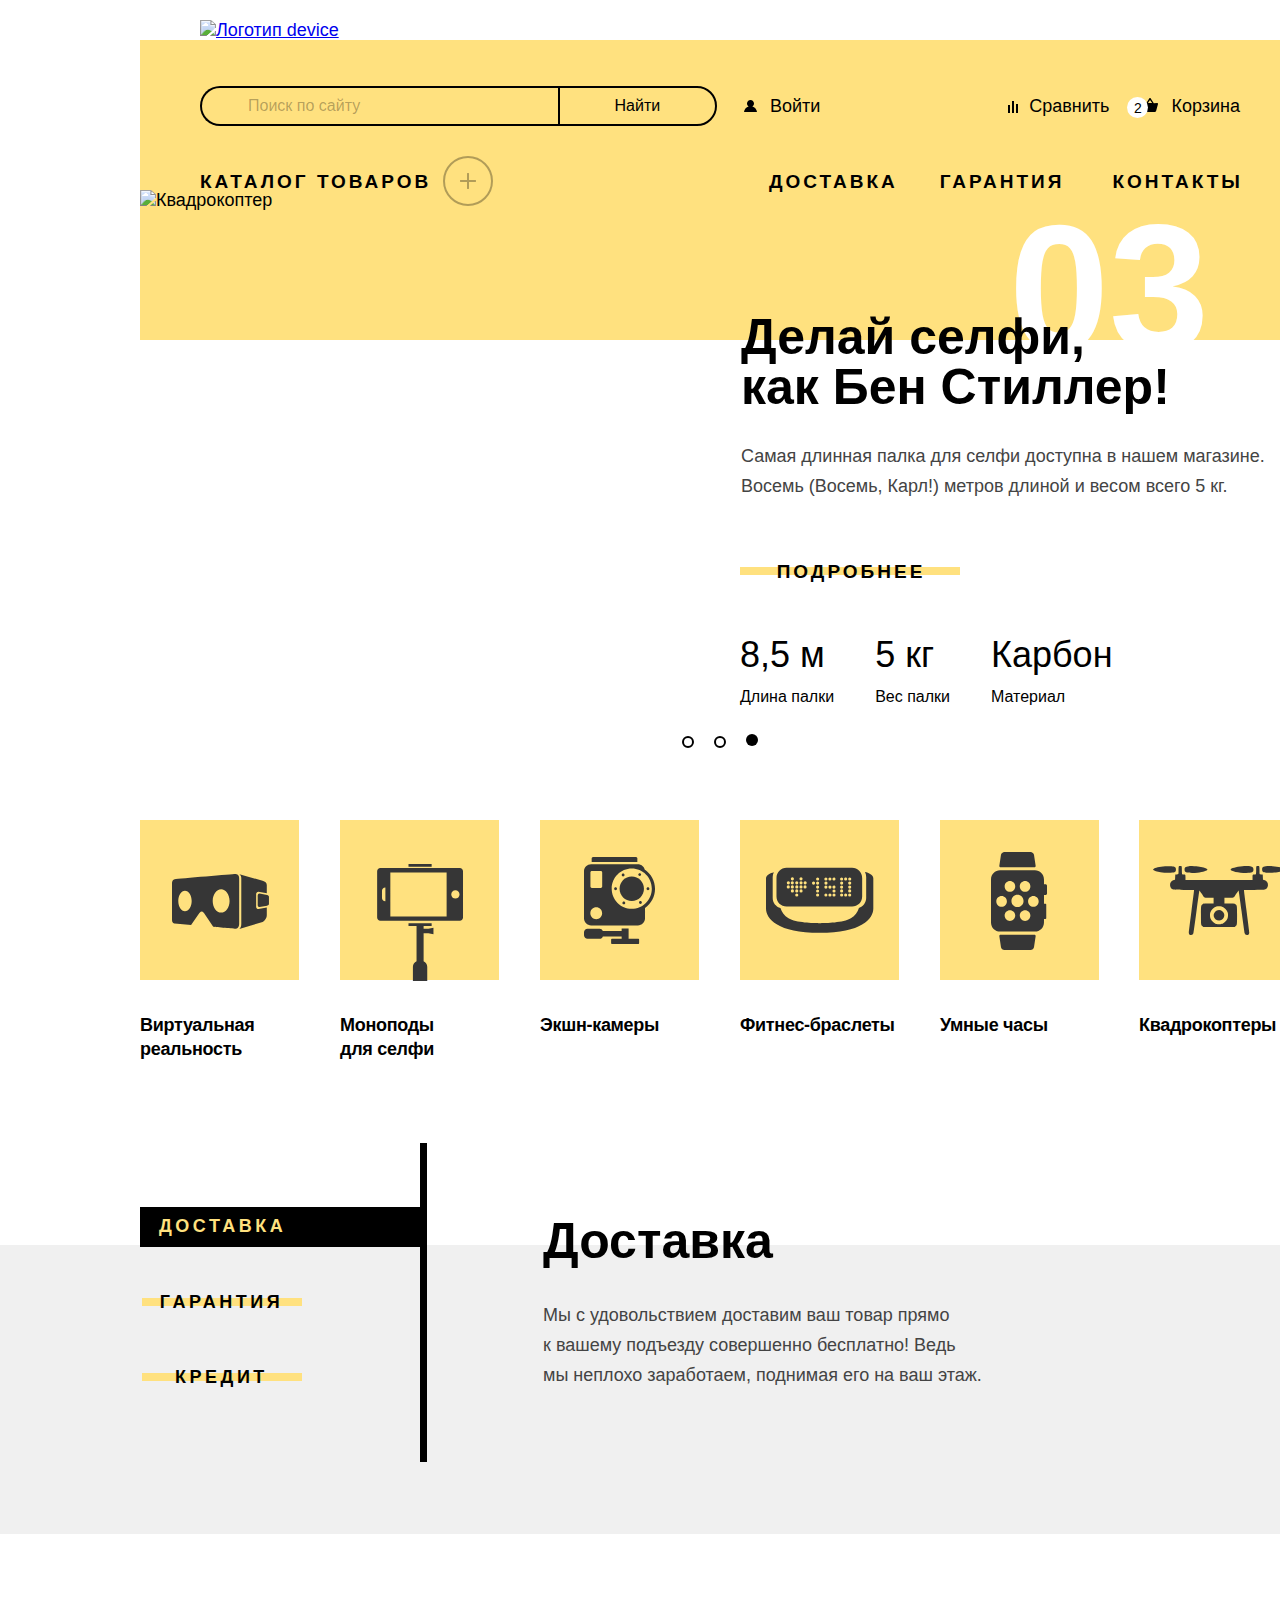
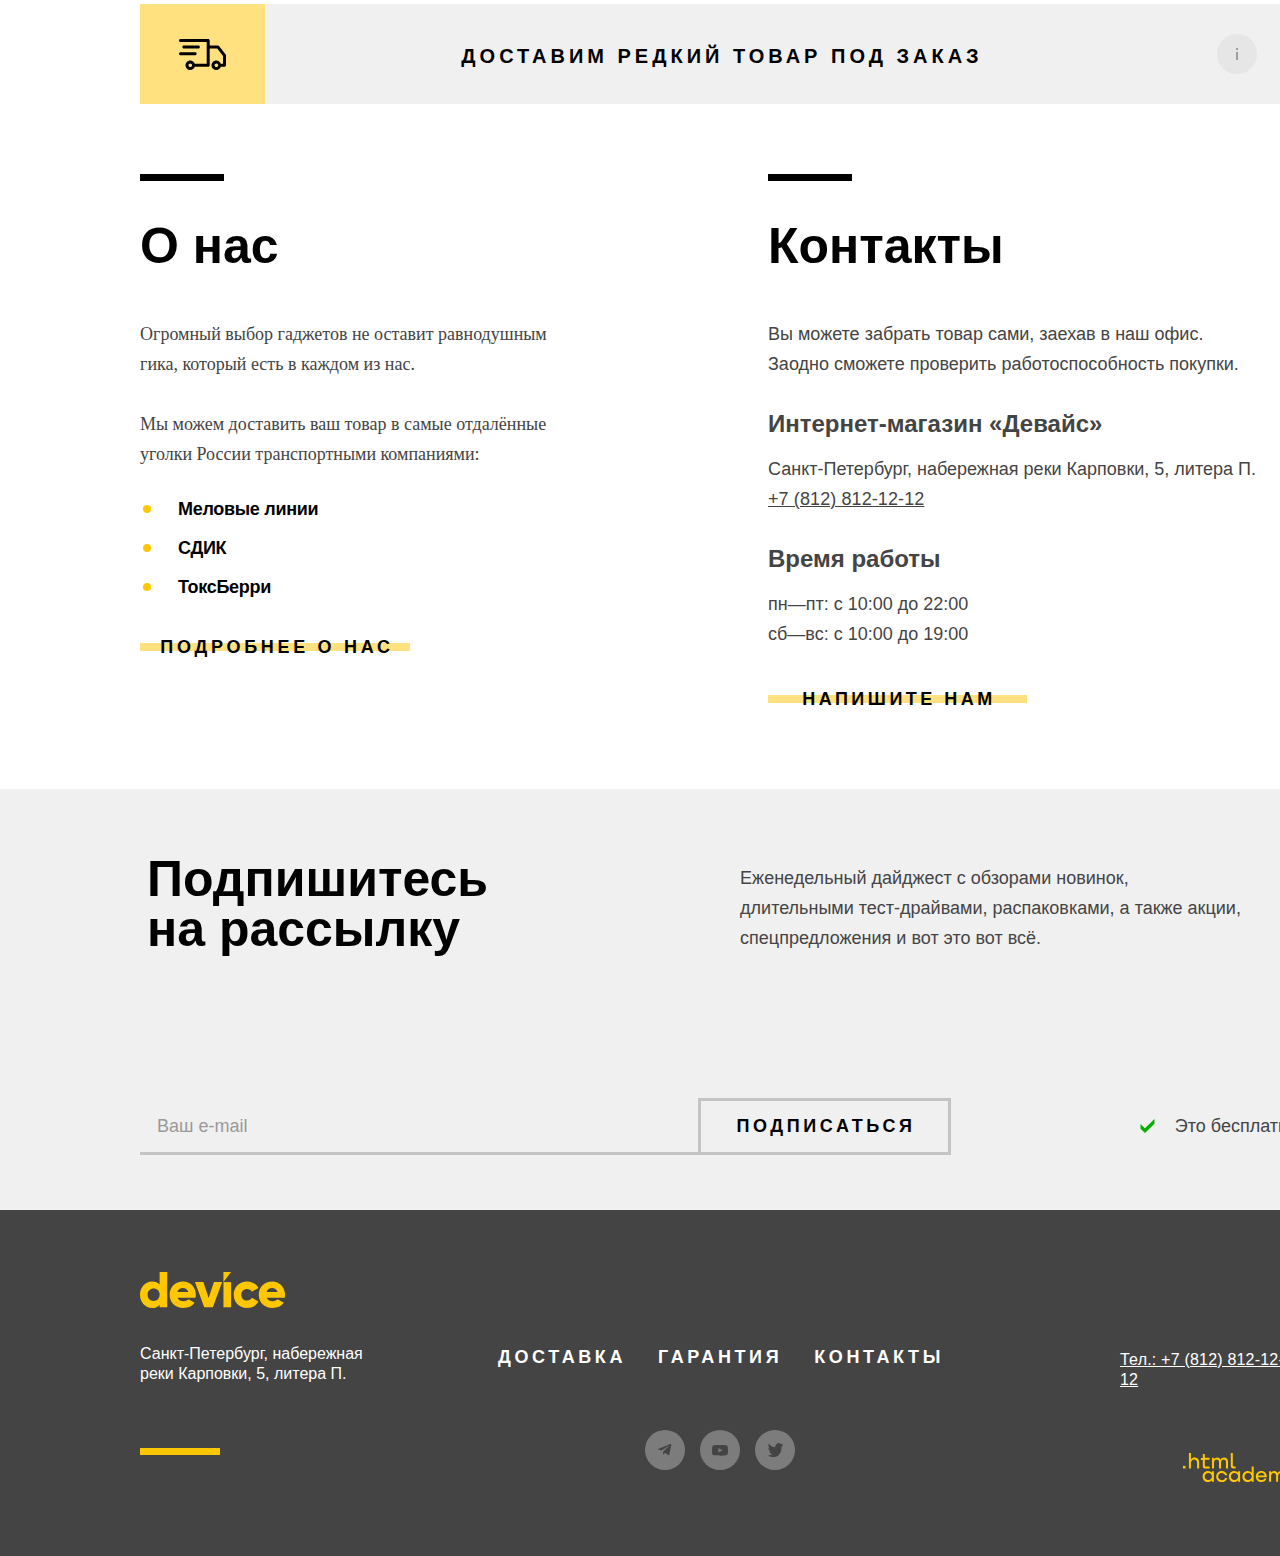
==== commit 0063ee24: "Выровнил 3 слайдера" ====
--- a/index.html
+++ b/index.html
@@ -272,7 +272,7 @@
       <h1 class="visually-hidden">Главная страница</h1>
 
       <!-- Галерея товаров -->
-      <div class="container gallery-container">
+      <div class="container gallery-container visually-hidden">
         <h2 class="visually-hidden">Галерея</h2>
         <section class="gallery">
           <div class="gallery-image">
@@ -283,7 +283,7 @@
               height="560"
               alt="Квадрокоптер"
             />
-            <div class="slider-controls">
+            <div class="slider-controls slider-controls-1">
               <button class="slider-button slider-prev" type="button">
                 <span class="visually-hidden">Предыдущее фото</span>
               </button>
@@ -295,7 +295,7 @@
 
           <!-- Описание товаров -->
           <div class="gallery-description">
-            <strong class="description-number">01</strong>
+            <strong class="description-number description-number-01">01</strong>
             <dl class="gallery-description-group">
               <dt class="gallery-description-title">
                 Порхает как бабочка,<br />
@@ -359,7 +359,7 @@
               height="560"
               alt="Квадрокоптер"
             />
-            <div class="slider-controls">
+            <div class="slider-controls slider-controls-2">
               <button class="slider-button slider-prev" type="button">
                 <span class="visually-hidden">Предыдущее фото</span>
               </button>
@@ -371,8 +371,8 @@
 
           <!-- Описание товаров -->
           <div class="gallery-description">
-            <strong class="description-number">02</strong>
-            <dl>
+            <strong class="description-number description-number-02">02</strong>
+            <dl class="gallery-description-group">
               <dt class="gallery-description-title">
                 Худеем<br />
                 правильно!
@@ -420,7 +420,7 @@
       </div>
 
       <!-- Галерея товаров -->
-      <div class="container gallery-container visually-hidden">
+      <div class="container gallery-container">
         <h2 class="visually-hidden">Галерея</h2>
         <section class="gallery">
           <div class="gallery-image">
@@ -431,7 +431,7 @@
               height="560"
               alt="Квадрокоптер"
             />
-            <div class="slider-controls">
+            <div class="slider-controls slider-controls-3">
               <button class="slider-button slider-prev" type="button">
                 <span class="visually-hidden">Предыдущее фото</span>
               </button>
@@ -443,8 +443,8 @@
 
           <!-- Описание товаров -->
           <div class="gallery-description">
-            <strong class="description-number">03</strong>
-            <dl>
+            <strong class="description-number description-number-03">03</strong>
+            <dl class="gallery-description-group">
               <dt class="gallery-description-title">
                 Делай селфи, <br />
                 как Бен Стиллер!
@@ -475,7 +475,7 @@
 
           <!-- индикатор слайда -->
           <div class="indicators--wrapper">
-            <ol class="indicators-list indicatiors-list-3">
+            <ol class="indicators-list indicators-list-3">
               <li class="indicators-item">
                 <button class="indicators-button" type="button">
                   <span class="visually-hidden">1 фото</span>
--- a/styles/styles.css
+++ b/styles/styles.css
@@ -327,7 +327,7 @@
 }
 
 .popover-open {
-  display: block;
+  display: none;
 }
 
 .popover-arrow {
@@ -761,6 +761,10 @@
   width: 100%;
 }
 
+.slider-controls-2 {
+  top: 210px;
+}
+
 .slider-button {
   width: 20px;
   height: 60px;
@@ -808,6 +812,14 @@
   color: #ffffff;
 }
 
+.description-number-02 {
+  transform: translate(269px, -62px);
+}
+
+.description-number-03 {
+  transform: translate(269px, -62px);
+}
+
 .gallery-description {
   bottom: 30px;
   width: 560px;
@@ -908,7 +920,7 @@
 }
 
 .distance-container-3 {
-  gap: 40px;
+  gap: 41px;
 }
 
 .distance-title,
@@ -952,7 +964,7 @@
 }
 
 .indicators-list-2 {
-  bottom: -5px;
+  bottom: 30px;
 }
 
 .indicators-list-3 {
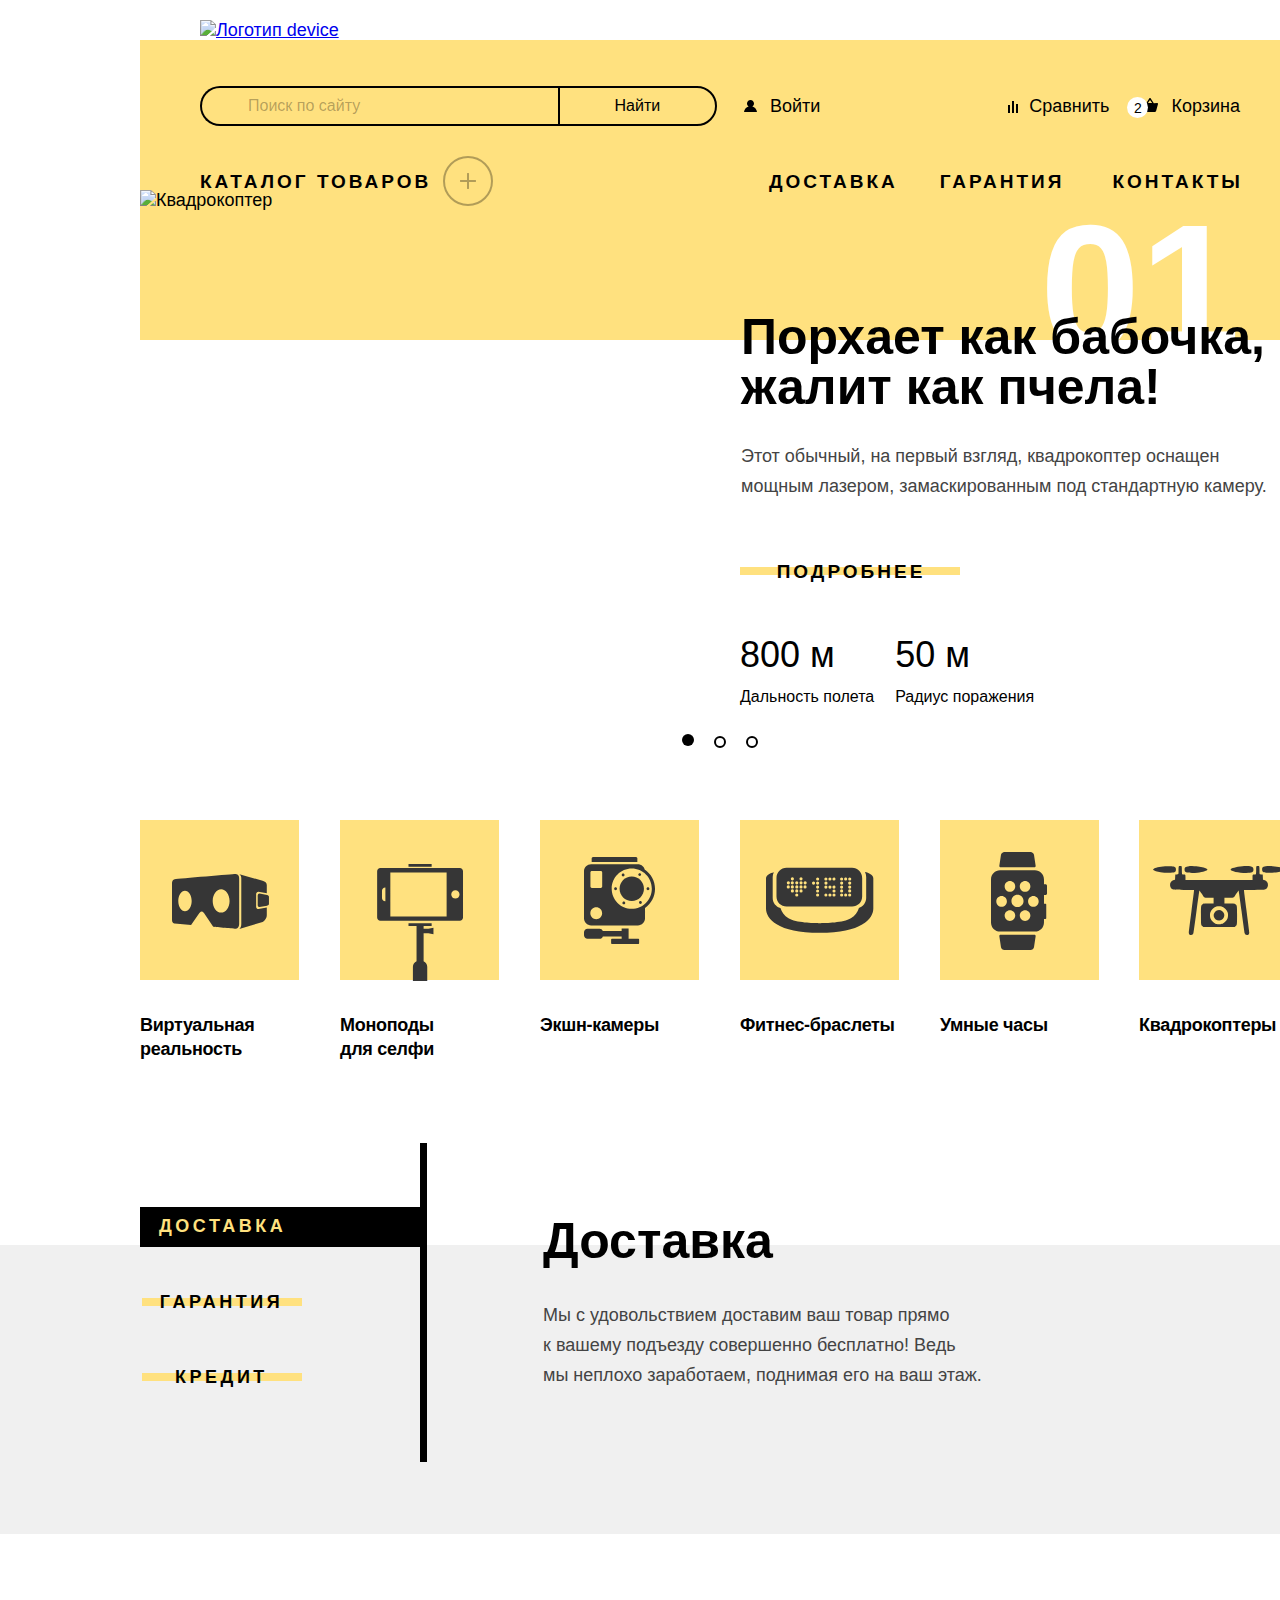
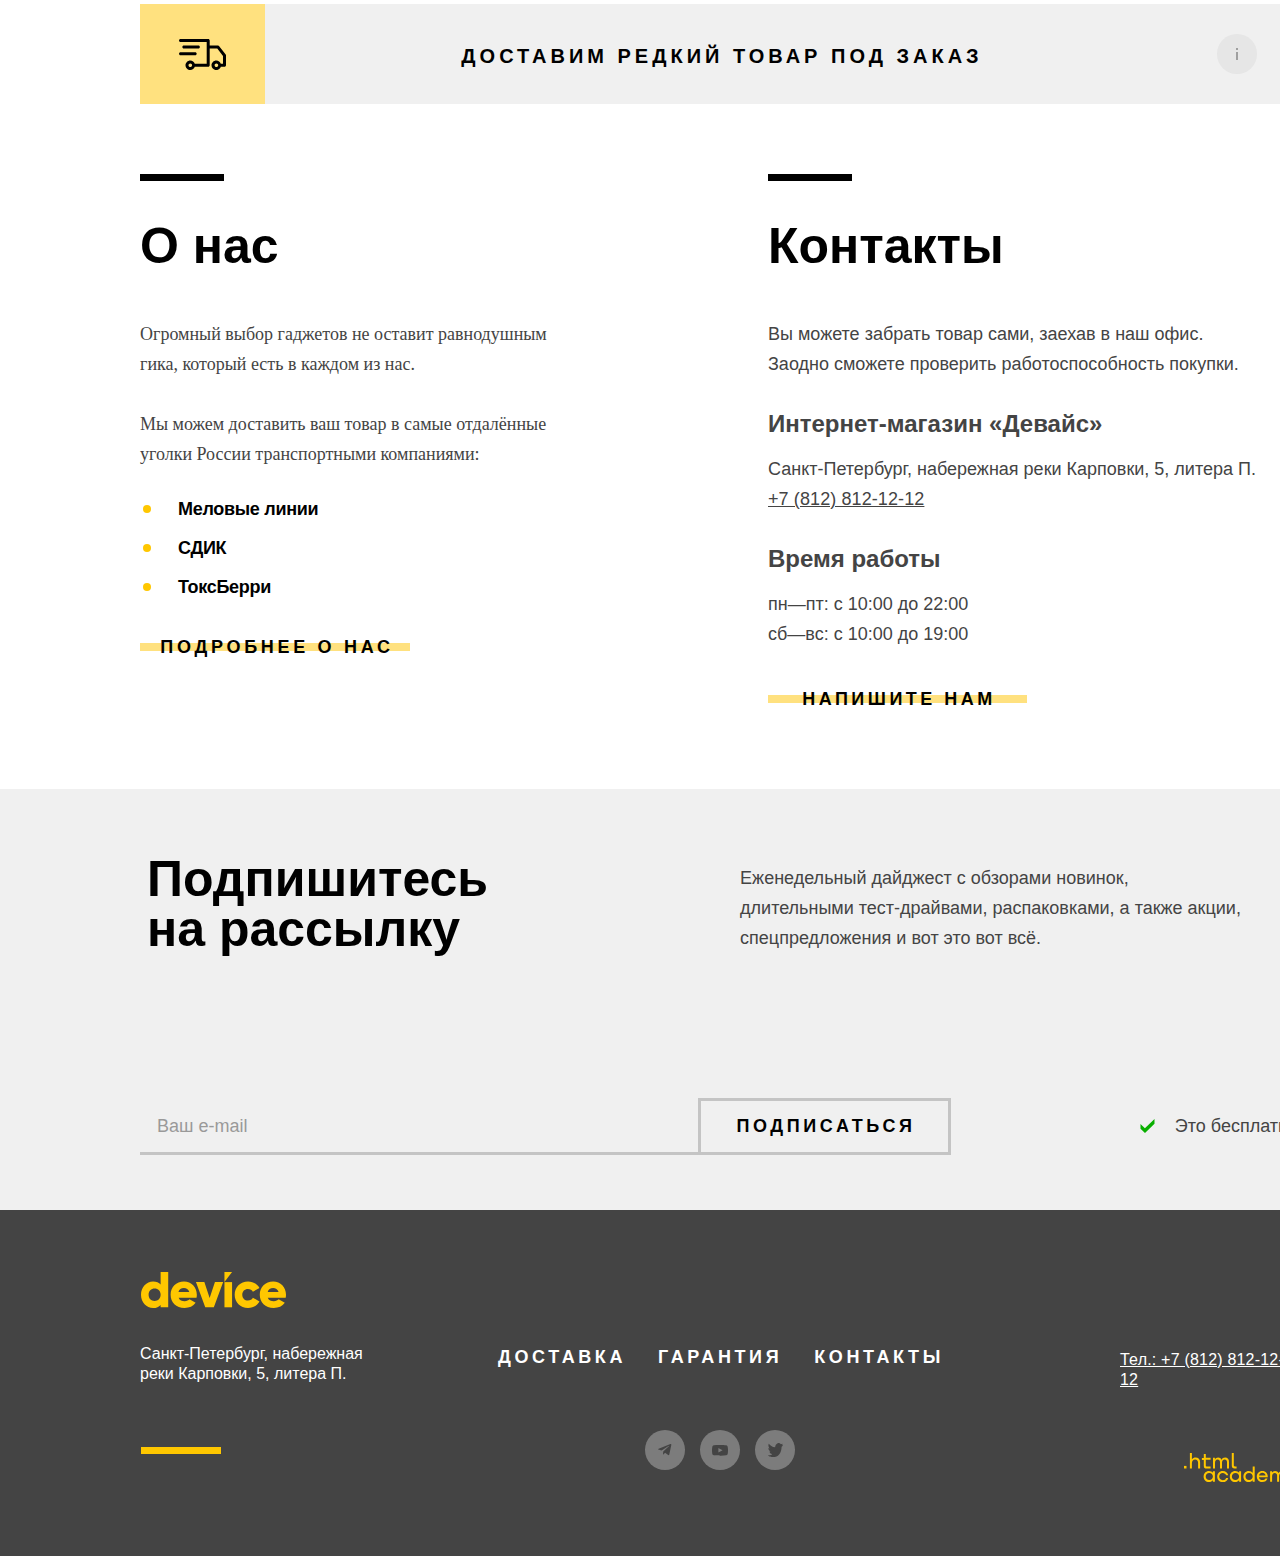
==== commit f1973654: "Выровнил все элементы" ====
--- a/index.html
+++ b/index.html
@@ -64,7 +64,7 @@
                   <span>Войти</span>
                 </a>
               </li>
-              <li class="sign-in-item">
+              <li class="sign-in-item visually-hidden">
                 <a class="sign-in-link" href="#"></a>
               </li>
             </ul>
@@ -272,7 +272,7 @@
       <h1 class="visually-hidden">Главная страница</h1>
 
       <!-- Галерея товаров -->
-      <div class="container gallery-container visually-hidden">
+      <div class="container gallery-container">
         <h2 class="visually-hidden">Галерея</h2>
         <section class="gallery">
           <div class="gallery-image">
@@ -420,7 +420,7 @@
       </div>
 
       <!-- Галерея товаров -->
-      <div class="container gallery-container">
+      <div class="container gallery-container visually-hidden">
         <h2 class="visually-hidden">Галерея</h2>
         <section class="gallery">
           <div class="gallery-image">
@@ -728,7 +728,10 @@
         <div class="container advantages-container advantages-container-1">
           <ul class="advantages-list">
             <li class="advantages-item">
-              <button class="advantages-button-current" type="button">
+              <button
+                class="advantages-button-current advantages-button-current--1"
+                type="button"
+              >
                 <span>Доставка</span>
               </button>
             </li>
@@ -818,7 +821,10 @@
               </button>
             </li>
             <li class="advantages-item">
-              <button class="advantages-button-current" type="button">
+              <button
+                class="advantages-button-current advantages-button-current--3"
+                type="button"
+              >
                 <span>Кредит</span>
               </button>
             </li>
--- a/styles/styles.css
+++ b/styles/styles.css
@@ -616,7 +616,6 @@
   min-height: 180px;
   background-color: #ffe17f;
   z-index: -1;
-  min-height: 220px;
 }
 
 .submenu-list {
@@ -805,19 +804,20 @@
 /* Описание товаров */
 .description-number {
   display: block;
-  transform: translate(300px, -62px);
+  transform: translate(300px, -67px);
   font-family: "rubik", sans-serif;
   font-size: 180px;
   font-weight: 700;
+  line-height: 30px;
   color: #ffffff;
 }
 
 .description-number-02 {
-  transform: translate(269px, -62px);
+  transform: translate(269px, -68px);
 }
 
 .description-number-03 {
-  transform: translate(269px, -62px);
+  transform: translate(269px, -67px);
 }
 
 .gallery-description {
@@ -827,7 +827,7 @@
 }
 
 .gallery-description-group {
-  transform: translate(1px, -48px);
+  transform: translate(1px, -58px);
   margin: 0;
 }
 
@@ -846,7 +846,7 @@
 }
 
 .gallery-description-link {
-  margin-top: 2px;
+  margin-top: -8px;
   display: flex;
   flex-direction: column;
   width: 220px;
@@ -1119,7 +1119,7 @@
 .advantages-container-3 {
   background-image: url("../images/advantages/advantages-3.svg");
   background-repeat: no-repeat;
-  background-position: 976px 11px;
+  background-position: 976px 10px;
 }
 
 .advantages-list {
@@ -1209,6 +1209,10 @@
   background-color: transparent;
 }
 
+.advantages-button-1 span {
+  padding-left: 4px;
+}
+
 .advantages-button-2 {
   padding: 0;
   padding-left: 3px;
@@ -1269,6 +1273,15 @@
   outline: 2px solid #af4fff;
 }
 
+.advantages-button-current--3 {
+  height: 41px;
+}
+
+.advantages-button-current--3 span {
+  margin-top: 1px;
+  margin-left: 14px;
+}
+
 .advantages-description {
   width: 568px;
   position: relative;
@@ -1761,6 +1774,7 @@
 .footer-device-link {
   display: block;
   margin-top: 62px;
+  margin-left: 1px;
   margin-bottom: 31px;
   width: 145px;
 }
@@ -1793,7 +1807,8 @@
 .footer-address-text::after {
   content: "";
   display: block;
-  margin-top: 64px;
+  margin-top: 63px;
+  margin-left: 1px;
   background-color: #ffc700;
   width: 80px;
   height: 7px;
@@ -1949,7 +1964,7 @@
 }
 
 .footer-htmlacademy-link {
-  margin-left: 63px;
+  margin-left: 64px;
   display: block;
 }
 
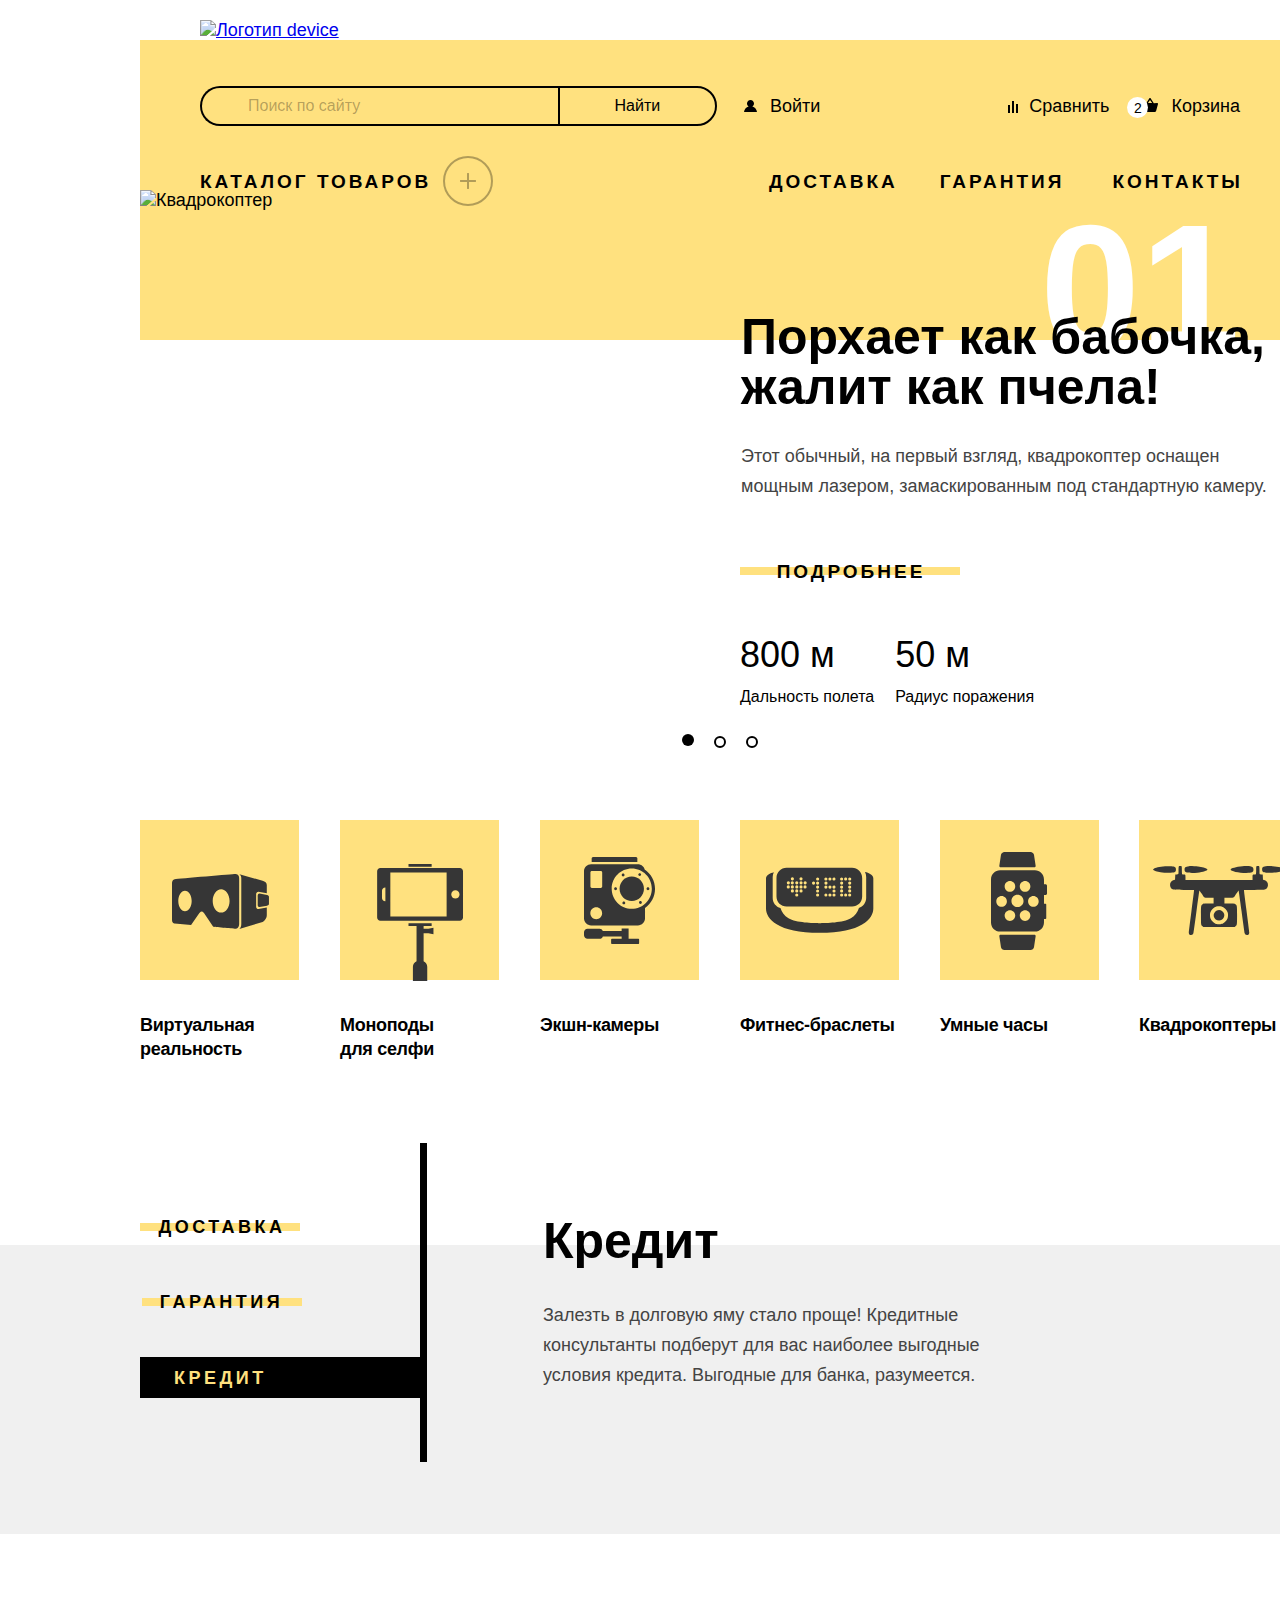
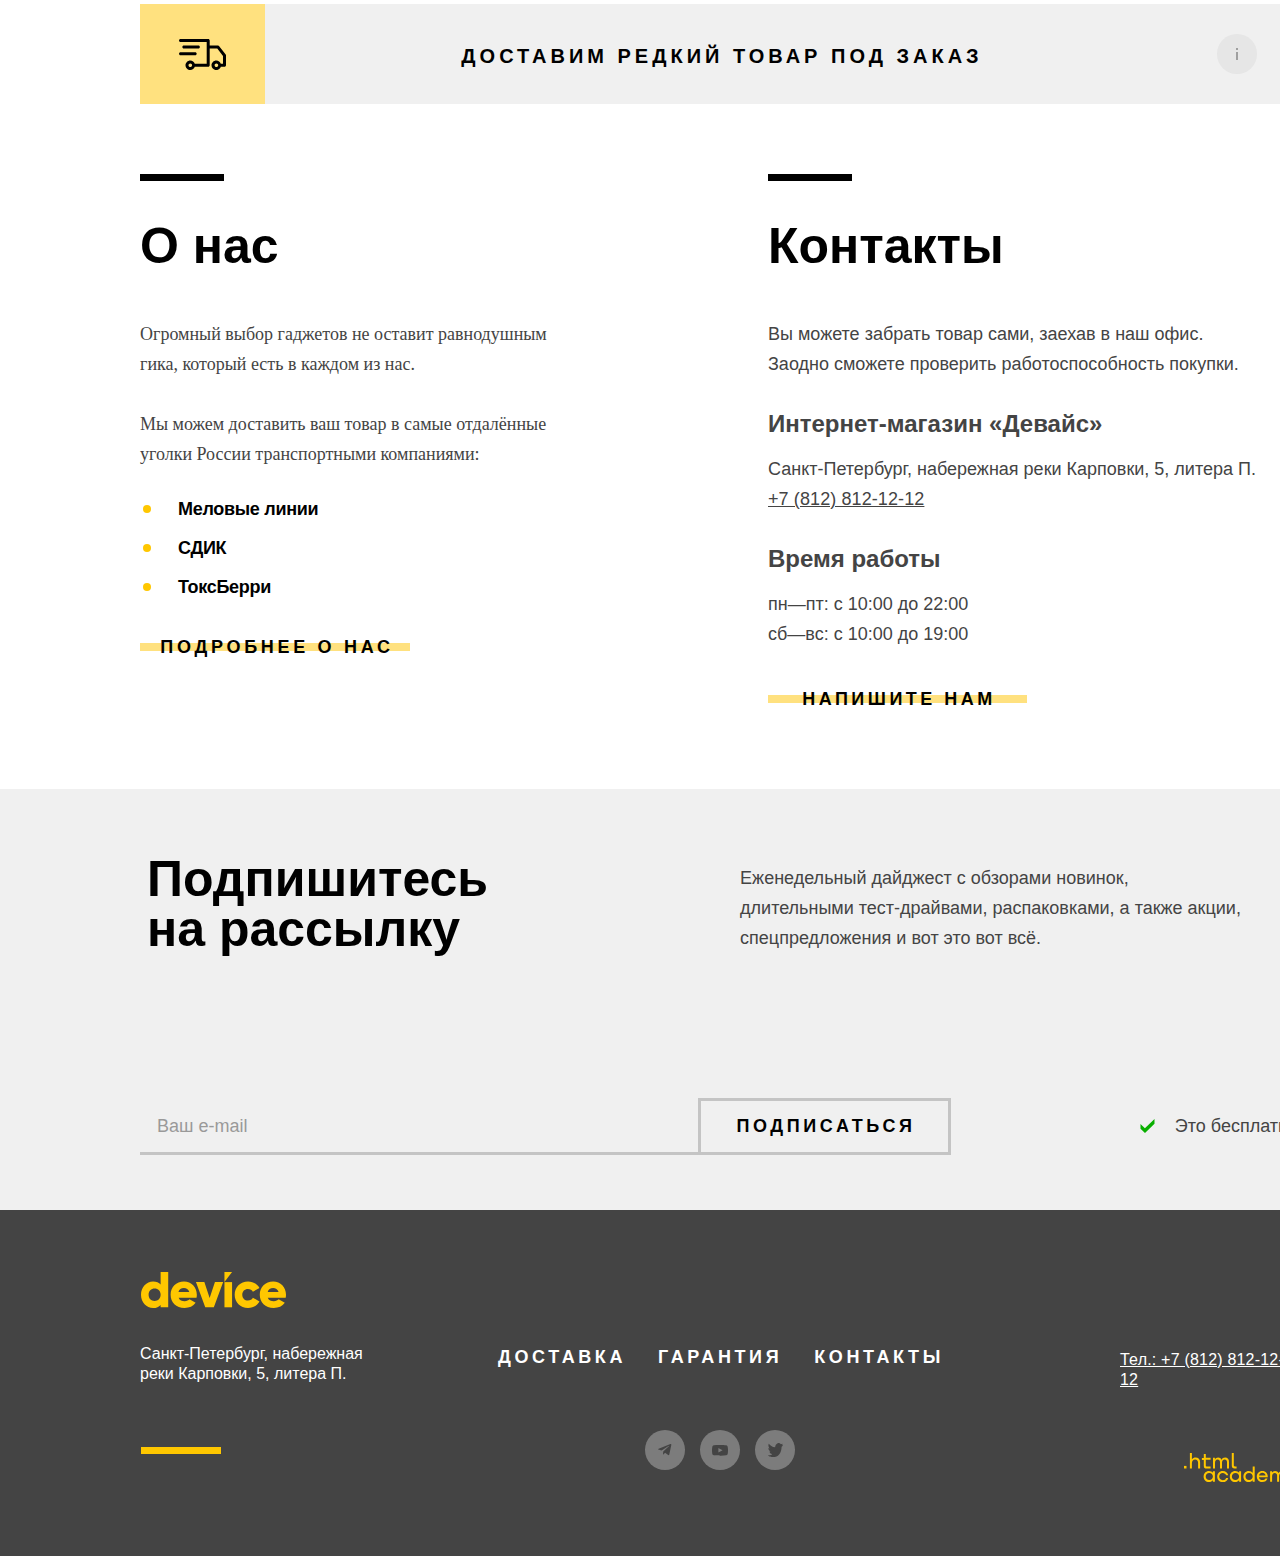
==== commit 8c6c1161: "стилизовал черную линию в премиущество псевдоэлементом" ====
--- a/index.html
+++ b/index.html
@@ -724,7 +724,7 @@
       </section>
 
       <!-- Секция преимущества -->
-      <section class="advantages">
+      <section class="advantages visually-hidden">
         <div class="container advantages-container advantages-container-1">
           <ul class="advantages-list">
             <li class="advantages-item">
@@ -752,7 +752,6 @@
               </button>
             </li>
           </ul>
-          <div class="vertical-line"></div>
           <div class="advantages-description">
             <h2 class="advantages-title">Доставка</h2>
             <p class="advantages-text">
@@ -789,7 +788,6 @@
               </button>
             </li>
           </ul>
-          <div class="vertical-line"></div>
           <div class="advantages-description">
             <h2 class="advantages-title">Гарантия</h2>
             <p class="advantages-text">
@@ -801,7 +799,7 @@
         </div>
       </section>
 
-      <section class="advantages visually-hidden">
+      <section class="advantages">
         <div class="container advantages-container advantages-container-3">
           <ul class="advantages-list">
             <li class="advantages-item">
@@ -829,7 +827,6 @@
               </button>
             </li>
           </ul>
-          <div class="vertical-line"></div>
           <div class="advantages-description">
             <h2 class="advantages-title">Кредит</h2>
             <p class="advantages-text">
--- a/styles/styles.css
+++ b/styles/styles.css
@@ -523,10 +523,10 @@
   pointer-events: none;
 }
 
-/* .popover-button span {
+.popover-button span {
   padding-top: 2px;
   padding-left: 2px;
-} */
+}
 
 /* Посмотреть ещё товары */
 .second-menu-container {
@@ -1177,15 +1177,6 @@
 .advantages-button-current:focus-visible {
   outline: 2px solid #af4fff;
   outline-offset: 2px;
-}
-
-.vertical-line {
-  position: absolute;
-  top: -55px;
-  left: 280px;
-  width: 7px;
-  height: 319px;
-  background-color: #000000;
 }
 
 .advantages-button-1 {
@@ -1282,6 +1273,17 @@
   margin-left: 14px;
 }
 
+.advantages-description::before {
+  content: "";
+  display: block;
+  position: absolute;
+  top: -73px;
+  left: -7px;
+  width: 7px;
+  height: 319px;
+  background-color: #000000;
+}
+
 .advantages-description {
   width: 568px;
   position: relative;
@@ -2586,18 +2588,21 @@
   position: relative;
   display: block;
   padding-left: 36px;
+}
+
+.control-input ~ span {
   cursor: pointer;
 }
 
-.control:hover {
+.control-input:hover ~ span {
   opacity: 60%;
 }
 
-.control:active {
+.control-input:active ~ span {
   opacity: 30%;
 }
 
-.control[disabled] {
+.control-input:disabled ~ span {
   opacity: 10%;
   pointer-events: none;
 }
@@ -2621,7 +2626,6 @@
   height: 20px;
   border-radius: 3px;
   border: 2px solid #cccccc;
-  background-color: rgba(240, 240, 240, 1);
   z-index: 2;
 }
 
@@ -2646,6 +2650,7 @@
 
 .control-input {
   position: absolute;
+  visibility: hidden;
   top: 2px;
   left: 0;
   z-index: 1;
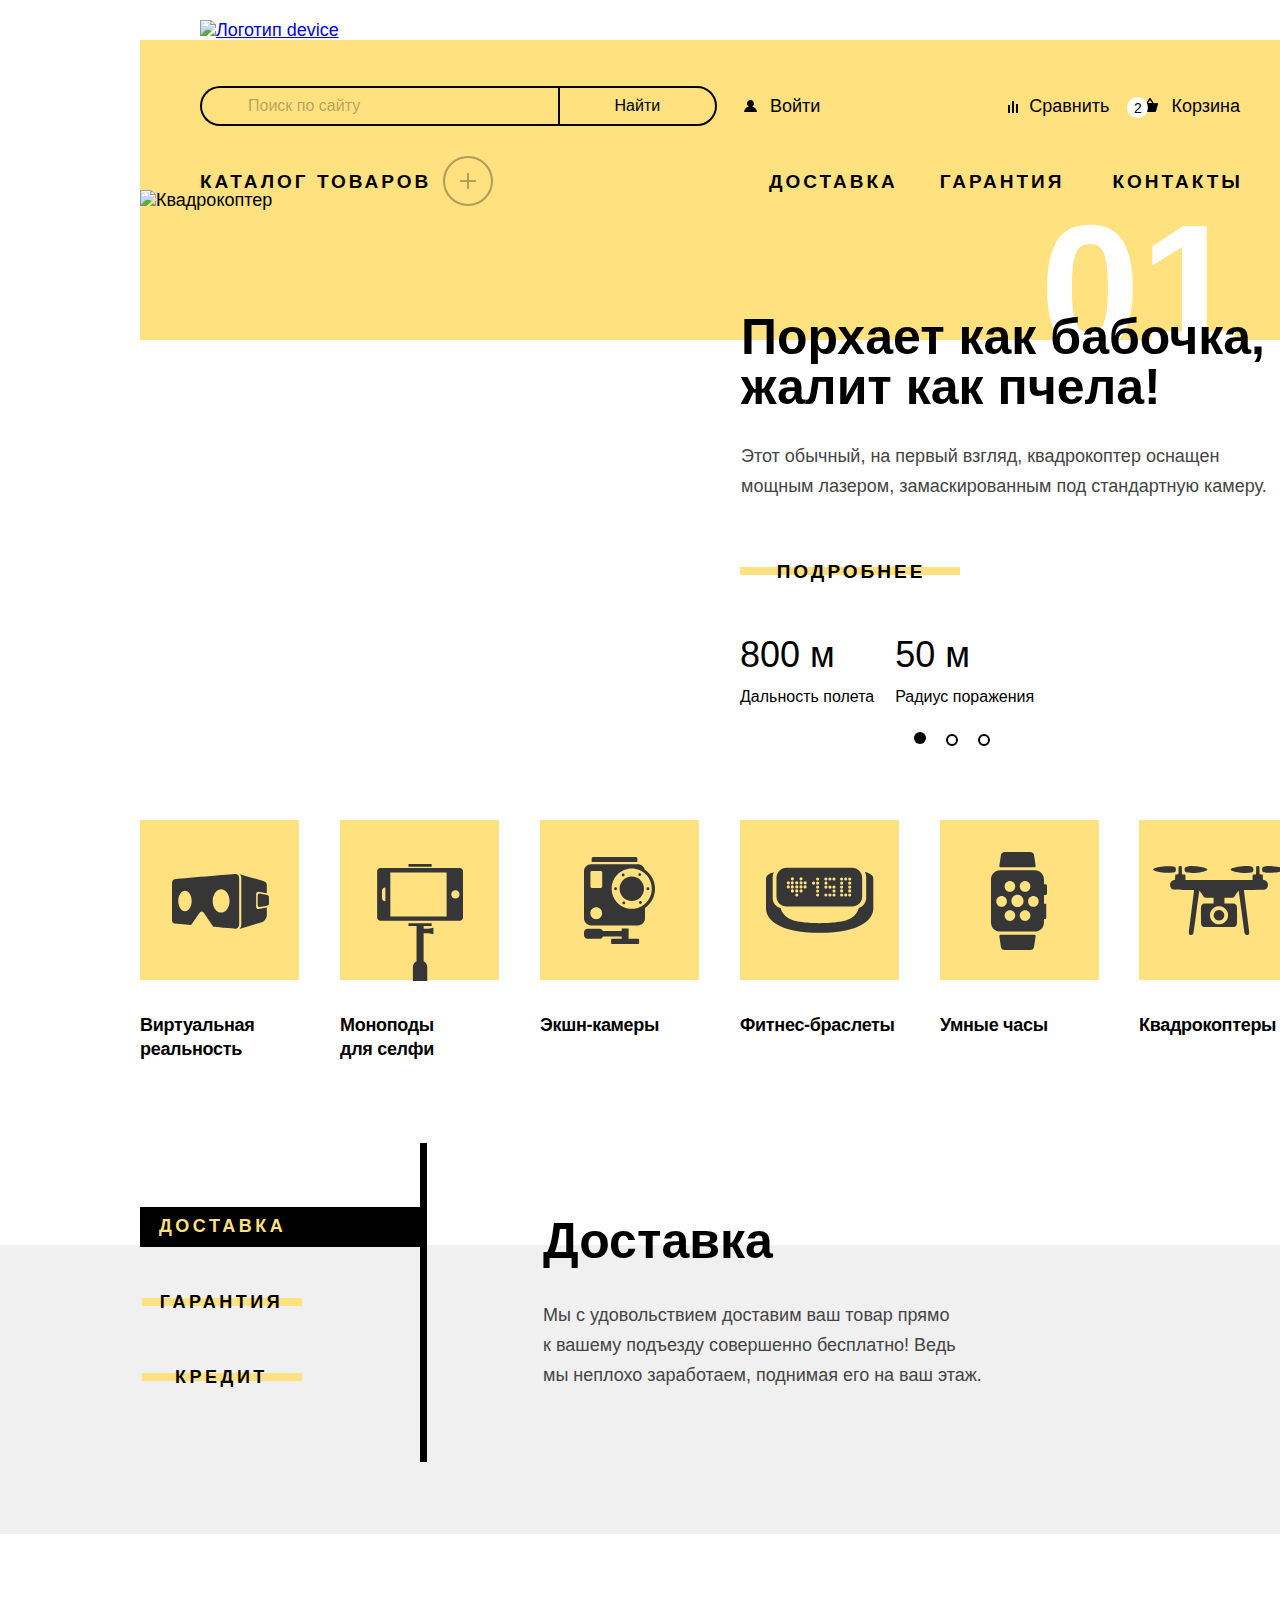
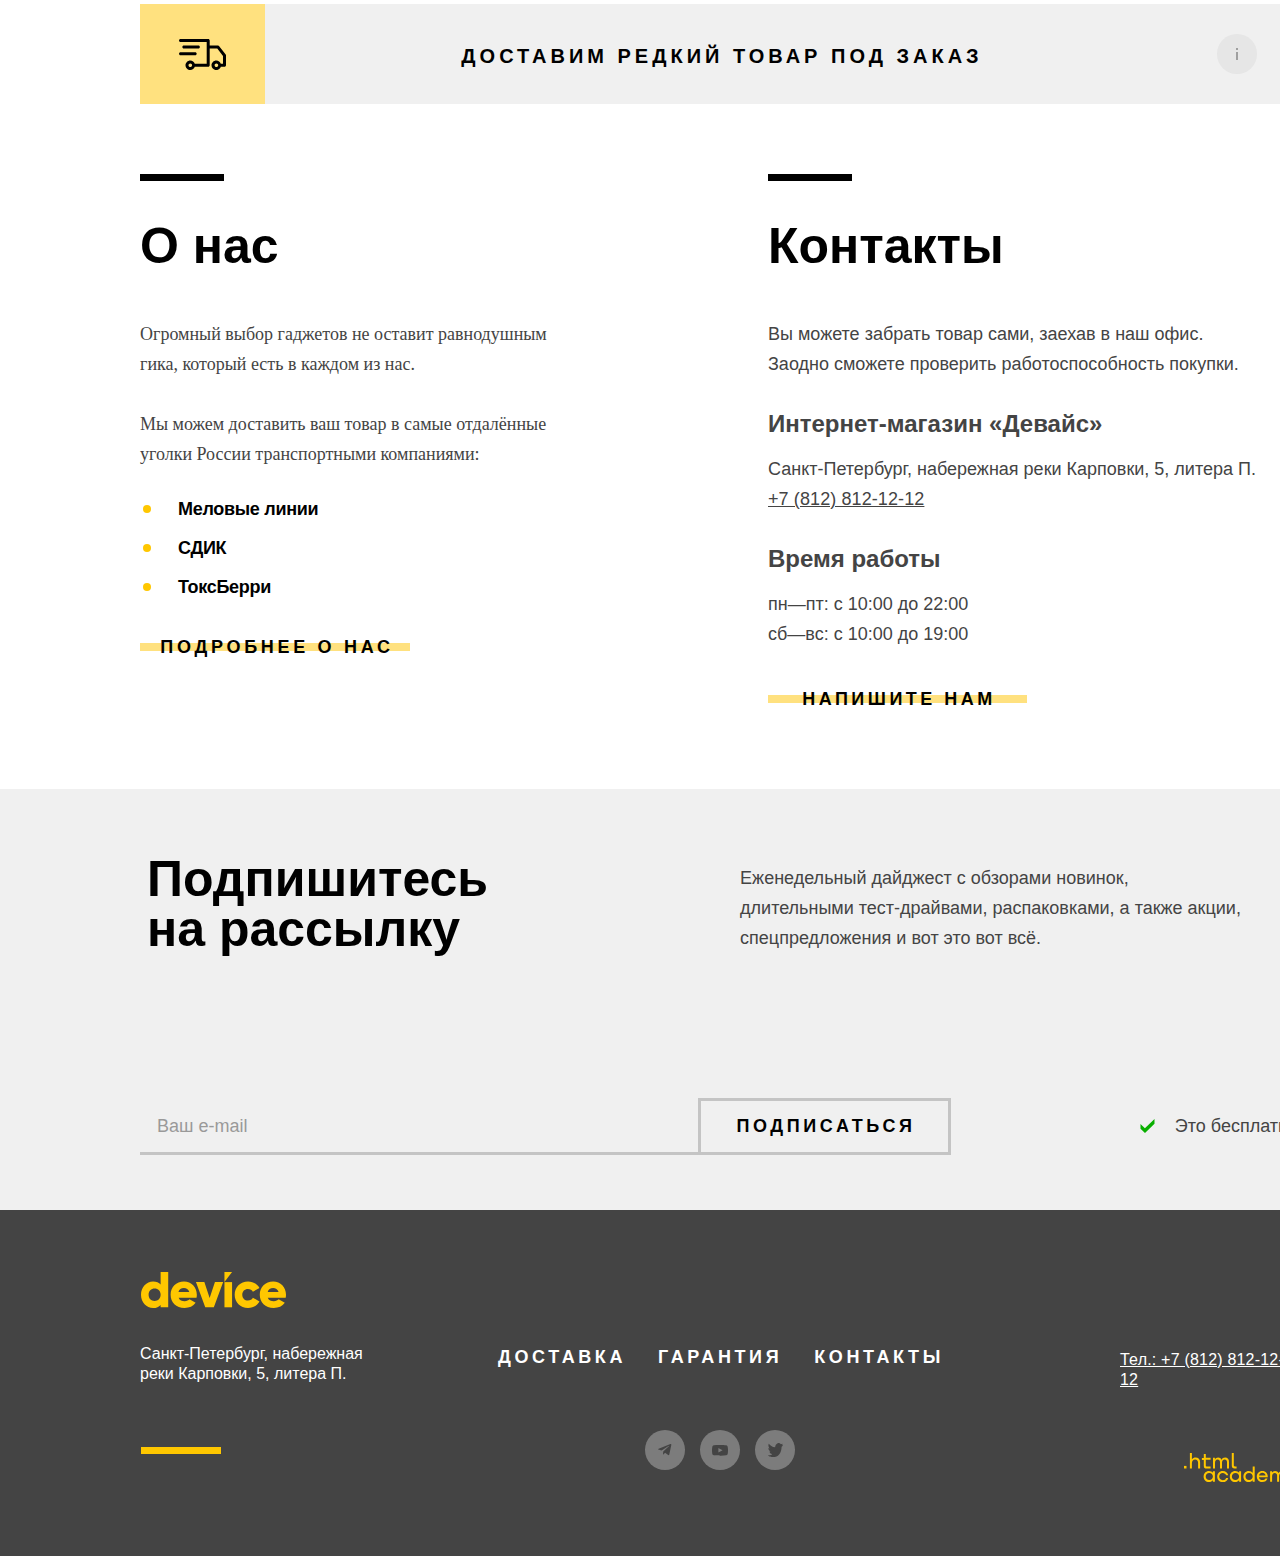
==== commit b7683f0b: "стилизовал булеты отдельно от слайда" ====
--- a/index.html
+++ b/index.html
@@ -275,228 +275,186 @@
       <div class="container gallery-container">
         <h2 class="visually-hidden">Галерея</h2>
         <section class="gallery">
-          <div class="gallery-image">
-            <img
-              class="slider-image"
-              src="images/slider/slider-1.png"
-              width="560"
-              height="560"
-              alt="Квадрокоптер"
-            />
-            <div class="slider-controls slider-controls-1">
-              <button class="slider-button slider-prev" type="button">
-                <span class="visually-hidden">Предыдущее фото</span>
-              </button>
-              <button class="slider-button slider-next" type="button">
-                <span class="visually-hidden">Следуюшее фото</span>
-              </button>
+          <!-- 1 слайдер -->
+          <div class="active">
+            <div class="gallery-image">
+              <img
+                class="slider-image"
+                src="images/slider/slider-1.png"
+                width="560"
+                height="560"
+                alt="Квадрокоптер"
+              />
+              <div class="slider-controls active">
+                <button class="slider-button slider-prev" type="button">
+                  <span class="visually-hidden">Предыдущее фото</span>
+                </button>
+                <button class="slider-button slider-next" type="button">
+                  <span class="visually-hidden">Следуюшее фото</span>
+                </button>
+              </div>
+            </div>
+
+            <!-- Описание товаров -->
+            <div class="gallery-description">
+              <strong class="description-number description-number-01"
+                >01</strong
+              >
+              <dl class="gallery-description-group">
+                <dt class="gallery-description-title">
+                  Порхает как бабочка,<br />
+                  жалит как пчела!
+                </dt>
+                <dd class="gallery-text">
+                  Этот обычный, на первый взгляд, квадрокоптер оснащен<br />
+                  мощным лазером, замаскированным под стандартную камеру.
+                </dd>
+              </dl>
+
+              <a class="gallery-description-link button--animated" href="#"
+                ><span>Подробнее</span></a
+              >
+              <div class="distance-container distance-container-1">
+                <dl>
+                  <dt class="distance-title">800 м</dt>
+                  <dd class="distance-text">Дальность полета</dd>
+                </dl>
+                <dl>
+                  <dt class="defeat-title">50 м</dt>
+                  <dd class="defeat-text">Радиус поражения</dd>
+                </dl>
+              </div>
             </div>
           </div>
 
-          <!-- Описание товаров -->
-          <div class="gallery-description">
-            <strong class="description-number description-number-01">01</strong>
-            <dl class="gallery-description-group">
-              <dt class="gallery-description-title">
-                Порхает как бабочка,<br />
-                жалит как пчела!
-              </dt>
-              <dd class="gallery-text">
-                Этот обычный, на первый взгляд, квадрокоптер оснащен<br />
-                мощным лазером, замаскированным под стандартную камеру.
-              </dd>
-            </dl>
-            <a class="gallery-description-link button--animated" href="#"
-              ><span>Подробнее</span></a
-            >
-            <div class="distance-container distance-container-1">
-              <dl>
-                <dt class="distance-title">800 м</dt>
-                <dd class="distance-text">Дальность полета</dd>
+          <!-- 2 слайдер -->
+          <div class="inactive">
+            <div class="gallery-image">
+              <img
+                class="slider-image"
+                src="images/slider/slider-2.png"
+                width="560"
+                height="560"
+                alt="Квадрокоптер"
+              />
+              <div class="slider-controls">
+                <button class="slider-button slider-prev" type="button">
+                  <span class="visually-hidden">Предыдущее фото</span>
+                </button>
+                <button class="slider-button slider-next" type="button">
+                  <span class="visually-hidden">Следуюшее фото</span>
+                </button>
+              </div>
+            </div>
+
+            <!-- Описание товаров -->
+            <div class="gallery-description">
+              <strong class="description-number description-number-02"
+                >02</strong
+              >
+              <dl class="gallery-description-group">
+                <dt class="gallery-description-title">
+                  Худеем<br />
+                  правильно!
+                </dt>
+                <dd class="gallery-text">
+                  Мотивирующие фитнес-браслеты помогут найти в себе силы<br />
+                  не пропускать занятия и соблюдать диету.
+                </dd>
               </dl>
-              <dl>
-                <dt class="defeat-title">50 м</dt>
-                <dd class="defeat-text">Радиус поражения</dd>
-              </dl>
+
+              <a class="gallery-description-link button--animated" href="#"
+                ><span>Подробнее</span></a
+              >
+              <div class="distance-container distance-container-1">
+                <dl>
+                  <dt class="distance-title">48 часов</dt>
+                  <dd class="distance-text">Без подзарядки</dd>
+                </dl>
+              </div>
             </div>
           </div>
 
-          <!-- индикатор слайда -->
-          <div class="indicators--wrapper">
-            <ol class="indicators-list indicators-list-1">
-              <li class="indicators-item">
-                <button
-                  class="indicators-button indicators-button-current"
-                  type="button"
-                >
-                  <span class="visually-hidden">1 фото</span>
+          <!-- 3 слайдер -->
+          <div class="inactive">
+            <div class="gallery-image">
+              <img
+                class="slider-image"
+                src="images/slider/slider-3.png"
+                width="560"
+                height="560"
+                alt="Квадрокоптер"
+              />
+              <div class="slider-controls">
+                <button class="slider-button slider-prev" type="button">
+                  <span class="visually-hidden">Предыдущее фото</span>
                 </button>
-              </li>
-              <li class="indicators-item">
-                <button class="indicators-button" type="button">
-                  <span class="visually-hidden">2 фото</span>
+                <button class="slider-button slider-next" type="button">
+                  <span class="visually-hidden">Следуюшее фото</span>
                 </button>
-              </li>
-              <li class="indicators-item">
-                <button class="indicators-button" type="button">
-                  <span class="visually-hidden">3 фото</span>
-                </button>
-              </li>
-            </ol>
+              </div>
+            </div>
+
+            <!-- Описание товаров -->
+            <div class="gallery-description">
+              <strong class="description-number description-number-03"
+                >03</strong
+              >
+              <dl class="gallery-description-group">
+                <dt class="gallery-description-title">
+                  Делай селфи,<br />
+                  как Бен Стиллер!
+                </dt>
+                <dd class="gallery-text">
+                  Самая длинная палка для селфи доступна в нашем магазине.<br />
+                  Восемь (Восемь, Карл!) метров длиной и весом всего 5 кг.
+                </dd>
+              </dl>
+
+              <a class="gallery-description-link button--animated" href="#"
+                ><span>Подробнее</span></a
+              >
+              <div class="distance-container distance-container-3">
+                <dl>
+                  <dt class="distance-title">8,5 м</dt>
+                  <dd class="distance-text">Длина палки</dd>
+                </dl>
+                <dl>
+                  <dt class="distance-title">5 кг</dt>
+                  <dd class="distance-text">Вес палки</dd>
+                </dl>
+                <dl>
+                  <dt class="distance-title">Карбон</dt>
+                  <dd class="distance-text">Материал</dd>
+                </dl>
+              </div>
+            </div>
           </div>
         </section>
       </div>
 
-      <!-- Галерея товаров -->
-      <div class="container gallery-container visually-hidden">
-        <h2 class="visually-hidden">Галерея</h2>
-        <section class="gallery">
-          <div class="gallery-image">
-            <img
-              class="slider-image"
-              src="images/slider/slider-2.png"
-              width="560"
-              height="560"
-              alt="Квадрокоптер"
-            />
-            <div class="slider-controls slider-controls-2">
-              <button class="slider-button slider-prev" type="button">
-                <span class="visually-hidden">Предыдущее фото</span>
-              </button>
-              <button class="slider-button slider-next" type="button">
-                <span class="visually-hidden">Следуюшее фото</span>
-              </button>
-            </div>
-          </div>
-
-          <!-- Описание товаров -->
-          <div class="gallery-description">
-            <strong class="description-number description-number-02">02</strong>
-            <dl class="gallery-description-group">
-              <dt class="gallery-description-title">
-                Худеем<br />
-                правильно!
-              </dt>
-              <dd class="gallery-text">
-                Мотивирующие фитнес-браслеты помогут найти в себе силы <br />
-                не пропускать занятия и соблюдать диету.
-              </dd>
-            </dl>
-            <a class="gallery-description-link button--animated" href="#"
-              ><span>Подробнее</span></a
+      <!-- индикатор слайда -->
+      <div class="indicators--wrapper">
+        <ol class="indicators-list indicators-list-1">
+          <li class="indicators-item">
+            <button
+              class="indicators-button indicators-button-current"
+              type="button"
             >
-            <div class="distance-container distance-container-2">
-              <dl>
-                <dt class="distance-title">48 часов</dt>
-                <dd class="distance-text">Без подзарядки</dd>
-              </dl>
-            </div>
-          </div>
-
-          <!-- индикатор слайда -->
-          <div class="indicators--wrapper">
-            <ol class="indicators-list indicators-list-2">
-              <li class="indicators-item">
-                <button class="indicators-button" type="button">
-                  <span class="visually-hidden">1 фото</span>
-                </button>
-              </li>
-              <li class="indicators-item">
-                <button
-                  class="indicators-button indicators-button-current"
-                  type="button"
-                >
-                  <span class="visually-hidden">2 фото</span>
-                </button>
-              </li>
-              <li class="indicators-item">
-                <button class="indicators-button" type="button">
-                  <span class="visually-hidden">3 фото</span>
-                </button>
-              </li>
-            </ol>
-          </div>
-        </section>
-      </div>
-
-      <!-- Галерея товаров -->
-      <div class="container gallery-container visually-hidden">
-        <h2 class="visually-hidden">Галерея</h2>
-        <section class="gallery">
-          <div class="gallery-image">
-            <img
-              class="slider-image"
-              src="images/slider/slider-3.png"
-              width="560"
-              height="560"
-              alt="Квадрокоптер"
-            />
-            <div class="slider-controls slider-controls-3">
-              <button class="slider-button slider-prev" type="button">
-                <span class="visually-hidden">Предыдущее фото</span>
-              </button>
-              <button class="slider-button slider-next" type="button">
-                <span class="visually-hidden">Следуюшее фото</span>
-              </button>
-            </div>
-          </div>
-
-          <!-- Описание товаров -->
-          <div class="gallery-description">
-            <strong class="description-number description-number-03">03</strong>
-            <dl class="gallery-description-group">
-              <dt class="gallery-description-title">
-                Делай селфи, <br />
-                как Бен Стиллер!
-              </dt>
-              <dd class="gallery-text">
-                Самая длинная палка для селфи доступна в нашем магазине.<br />
-                Восемь (Восемь, Карл!) метров длиной и весом всего 5 кг.
-              </dd>
-            </dl>
-            <a class="gallery-description-link button--animated" href="#"
-              ><span>Подробнее</span></a
-            >
-            <div class="distance-container distance-container-3">
-              <dl>
-                <dt class="distance-title">8,5 м</dt>
-                <dd class="distance-text">Длина палки</dd>
-              </dl>
-              <dl>
-                <dt class="defeat-title">5 кг</dt>
-                <dd class="defeat-text">Вес палки</dd>
-              </dl>
-              <dl>
-                <dt class="defeat-title">Карбон</dt>
-                <dd class="defeat-text">Материал</dd>
-              </dl>
-            </div>
-          </div>
-
-          <!-- индикатор слайда -->
-          <div class="indicators--wrapper">
-            <ol class="indicators-list indicators-list-3">
-              <li class="indicators-item">
-                <button class="indicators-button" type="button">
-                  <span class="visually-hidden">1 фото</span>
-                </button>
-              </li>
-              <li class="indicators-item">
-                <button class="indicators-button" type="button">
-                  <span class="visually-hidden">2 фото</span>
-                </button>
-              </li>
-              <li class="indicators-item">
-                <button
-                  class="indicators-button indicators-button-current"
-                  type="button"
-                >
-                  <span class="visually-hidden">3 фото</span>
-                </button>
-              </li>
-            </ol>
-          </div>
-        </section>
+              <span class="visually-hidden">1 фото</span>
+            </button>
+          </li>
+          <li class="indicators-item">
+            <button class="indicators-button" type="button">
+              <span class="visually-hidden">2 фото</span>
+            </button>
+          </li>
+          <li class="indicators-item">
+            <button class="indicators-button" type="button">
+              <span class="visually-hidden">3 фото</span>
+            </button>
+          </li>
+        </ol>
       </div>
 
       <!-- Список категорий товаров -->
@@ -724,7 +682,7 @@
       </section>
 
       <!-- Секция преимущества -->
-      <section class="advantages visually-hidden">
+      <section class="advantages">
         <div class="container advantages-container advantages-container-1">
           <ul class="advantages-list">
             <li class="advantages-item">
@@ -799,7 +757,7 @@
         </div>
       </section>
 
-      <section class="advantages">
+      <section class="advantages visually-hidden">
         <div class="container advantages-container advantages-container-3">
           <ul class="advantages-list">
             <li class="advantages-item">
--- a/styles/styles.css
+++ b/styles/styles.css
@@ -741,6 +741,15 @@
   min-height: 350px;
 }
 
+.active {
+  display: flex;
+  flex-wrap: wrap;
+}
+
+.inactive {
+  display: none;
+}
+
 .gallery-image {
   position: relative;
   bottom: 150px;
@@ -821,6 +830,7 @@
 }
 
 .gallery-description {
+  margin-left: 40px;
   bottom: 30px;
   width: 560px;
   min-height: 400px;
@@ -946,6 +956,10 @@
   display: flex;
   width: 1160px;
   justify-content: center;
+  margin: 0 auto;
+  position: absolute;
+  top: 728px;
+  left: 372px;
 }
 
 .indicators-list {
@@ -955,8 +969,6 @@
   margin: 0;
   padding: 0;
   list-style-type: none;
-  position: absolute;
-  bottom: 0;
 }
 
 .indicators-list-1 {
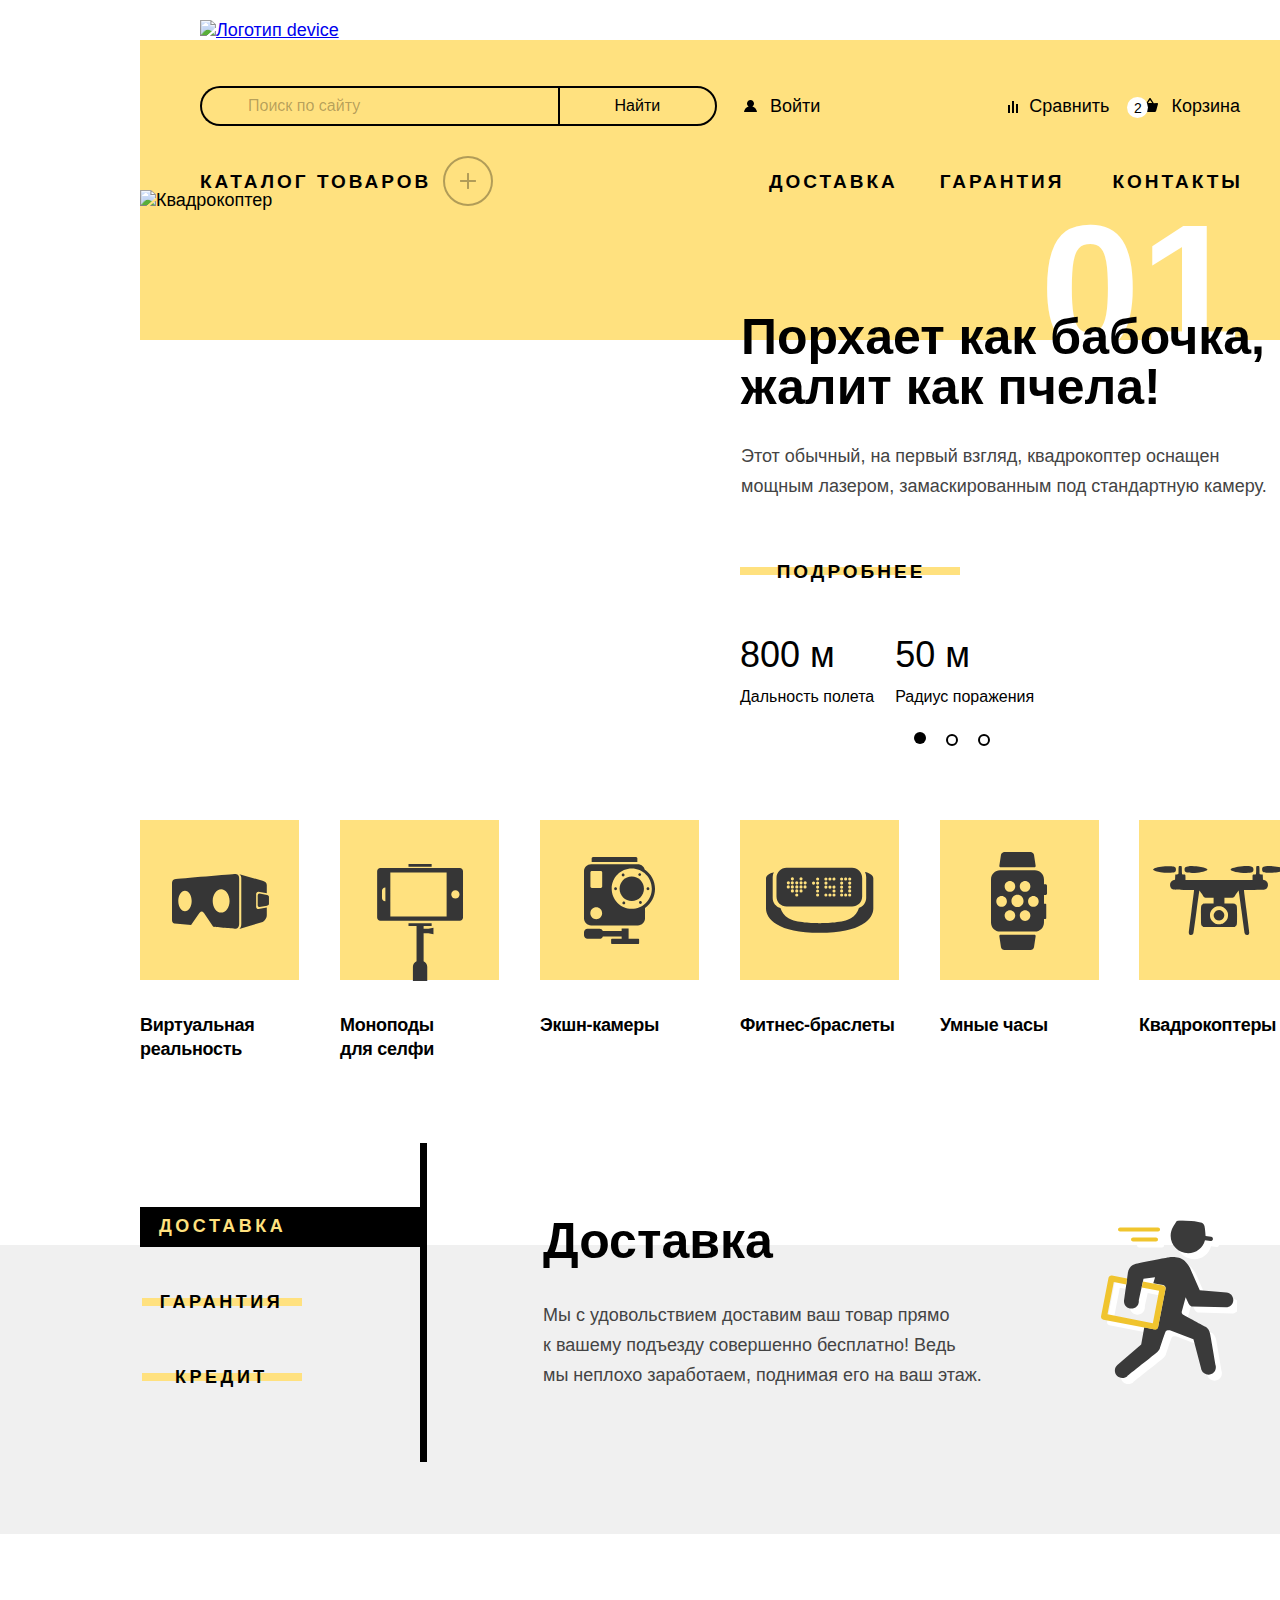
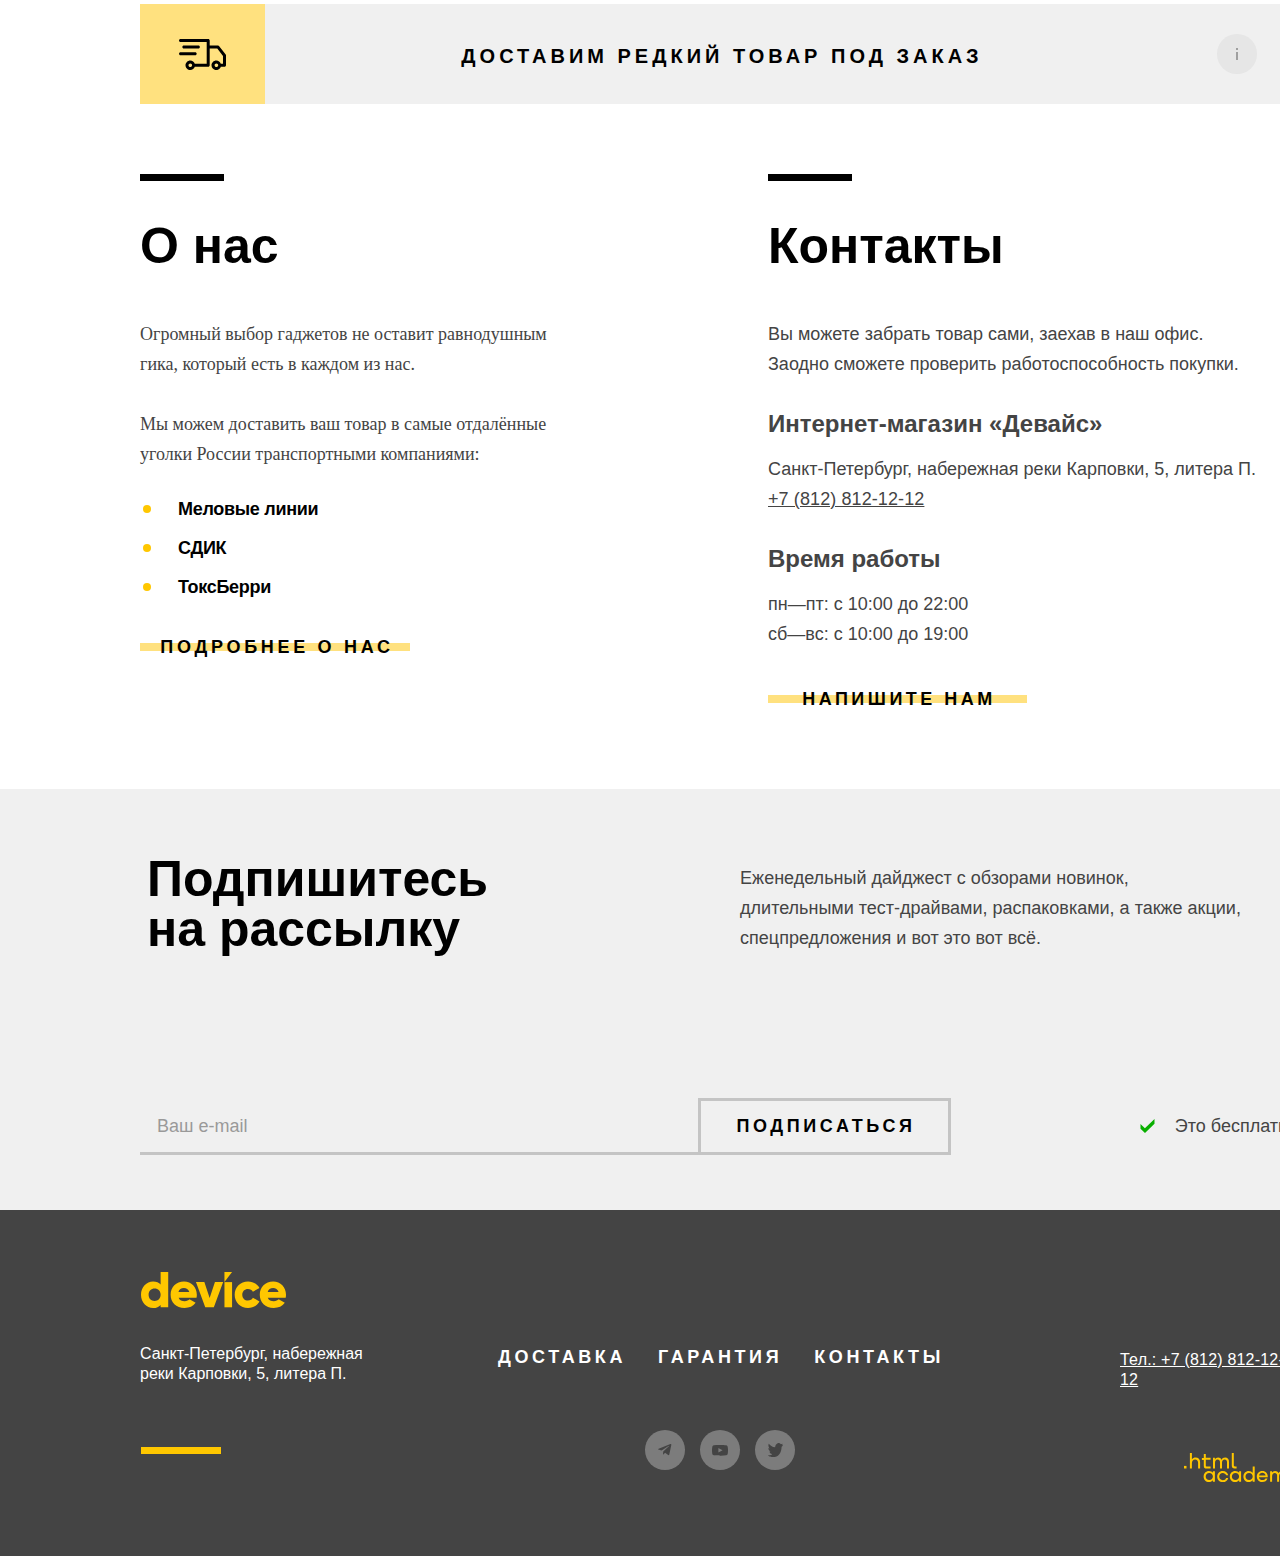
==== commit 45888ff3: "обернул все 3 табы в 2 блока" ====
--- a/index.html
+++ b/index.html
@@ -683,45 +683,222 @@
 
       <!-- Секция преимущества -->
       <section class="advantages">
-        <div class="container advantages-container advantages-container-1">
-          <ul class="advantages-list">
-            <li class="advantages-item">
-              <button
-                class="advantages-button-current advantages-button-current--1"
-                type="button"
-              >
-                <span>Доставка</span>
-              </button>
-            </li>
-            <li class="advantages-item">
-              <button
-                class="advantages-button-2 button--animated"
-                type="button"
-              >
-                <span>Гарантия</span>
-              </button>
-            </li>
-            <li class="advantages-item">
-              <button
-                class="advantages-button-3 button--animated"
-                type="button"
-              >
-                <span>Кредит</span>
-              </button>
-            </li>
-          </ul>
-          <div class="advantages-description">
-            <h2 class="advantages-title">Доставка</h2>
-            <p class="advantages-text">
-              Мы с удовольствием доставим ваш товар прямо <br />
-              к вашему подъезду совершенно бесплатно! Ведь <br />
-              мы неплохо заработаем, поднимая его на ваш этаж.
-            </p>
+        <div class="container advantages-container">
+          <div class="buttons">
+            <ul class="advantages-list">
+              <li class="advantages-item">
+                <button
+                  class="advantages-button-current advantages-button-current--1"
+                  type="button"
+                >
+                  <span>Доставка</span>
+                </button>
+              </li>
+              <li class="advantages-item">
+                <button
+                  class="advantages-button-2 button--animated"
+                  type="button"
+                >
+                  <span>Гарантия</span>
+                </button>
+              </li>
+              <li class="advantages-item">
+                <button
+                  class="advantages-button-3 button--animated"
+                  type="button"
+                >
+                  <span>Кредит</span>
+                </button>
+              </li>
+            </ul>
+          </div>
+          <div class="advantages-content">
+            <div class="advantages-item">
+              <div class="advantages-description">
+                <h2 class="advantages-title">Доставка</h2>
+                <p class="advantages-text">
+                  Мы с удовольствием доставим ваш товар прямо <br />
+                  к вашему подъезду совершенно бесплатно! Ведь <br />
+                  мы неплохо заработаем, поднимая его на ваш этаж.
+                </p>
+                <svg
+                  width="136"
+                  height="165"
+                  viewBox="0 0 136 165"
+                  fill="none"
+                  xmlns="http://www.w3.org/2000/svg"
+                >
+                  <g clip-path="url(#clip0_41294_288)">
+                    <path
+                      d="M93.1329 39.2669C101.254 39.2669 108.078 33.7249 110.033 26.2179L115.5 27.0319C115.607 27.0479 115.715 27.0559 115.82 27.0559C116.871 27.0559 117.791 26.2859 117.951 25.2159C118.127 24.0379 117.312 22.9399 116.135 22.7649L110.594 21.9399C110.596 21.8939 110.598 21.8489 110.598 21.8019C110.598 21.6199 110.592 21.4399 110.584 21.2599C110.584 21.2599 110.133 14.7419 109.51 12.0229C108.889 9.30394 106.975 8.72694 106.975 8.72694C97.2049 6.51494 87.2029 6.28894 84.5999 6.28894C81.9969 6.28894 81.4419 7.62094 81.4419 7.62094L78.2919 12.6169L78.2819 12.6139C78.2059 12.7359 78.136 12.8589 78.063 12.9819L78.0359 13.0249C76.5339 15.6049 75.6689 18.6009 75.6689 21.8019C75.6679 31.4479 83.4879 39.2669 93.1329 39.2669Z"
+                      fill="white"
+                    />
+                    <path
+                      d="M131.535 78.576V78.574L104.793 76.406L95.5469 55.294C95.5469 55.294 95.0859 52.52 89.5389 46.818C83.9899 41.116 72.7399 43.428 72.7399 43.428C72.7399 43.428 48.8539 47.897 40.9949 49.746C33.1349 51.596 32.8269 59.609 32.8269 59.609L32.1949 64.128L17.0169 61.187C16.8259 61.15 16.6359 61.132 16.4489 61.132C15.0419 61.132 13.7779 62.132 13.5009 63.561L6.08995 101.803C5.77595 103.423 6.84395 105.005 8.46495 105.319L59.6609 115.242C59.7759 115.264 59.8909 115.266 60.0069 115.275H60.0089C59.2809 115.379 58.7179 115.24 58.7179 115.24L49.3179 113.391L46.2359 130.496L22.6759 150.859C20.9749 152.22 19.8839 154.312 19.8839 156.66C19.8839 160.764 23.2099 164.09 27.3129 164.09C29.3479 164.09 31.1909 163.272 32.5329 161.945C32.5329 161.945 60.2579 139.895 62.1079 138.354C63.9579 136.814 64.8809 134.501 64.8809 134.501C64.8809 134.501 69.422 120.553 70.66 117.627C71.5079 115.623 75.5919 116.548 75.5919 116.548L98.4769 125.179L106.092 154.241C106.174 154.871 106.334 155.475 106.565 156.045H106.567C107.665 158.773 110.337 160.699 113.456 160.699C117.56 160.699 120.886 157.372 120.886 153.269C120.886 152.67 120.814 152.09 120.679 151.533C119.837 146.568 116.075 124.487 115.118 119.707C114.04 114.313 110.497 112.773 110.497 112.773C110.497 112.773 89.229 101.215 87.8429 100.444C86.4559 99.674 86.7649 97.67 86.7649 97.67L90.6949 83.339L93.4679 89.195C93.4679 89.195 95.087 92.469 97.5519 92.586L130.909 93.406C135.013 93.406 138.339 90.08 138.339 85.975C138.338 82.086 135.346 78.896 131.535 78.576ZM60.1039 63.307L58.3149 69.187L68.2129 71.106L47.9989 67.189L48.5469 64.693L60.1039 63.307ZM57.8549 108.78L12.5509 99.999L18.8209 67.646L31.3629 70.077L29.7449 81.644L29.1049 86.05C29.0999 86.076 29.0969 86.106 29.0929 86.132L29.0749 86.259H29.0769C29.0369 86.571 29.0139 86.888 29.0139 87.21C29.0139 91.314 32.3409 94.639 36.4439 94.639C40.5469 94.639 43.8729 91.314 43.8729 87.21C43.8729 86.892 43.8519 86.58 43.8119 86.273L46.7129 73.05L64.1259 76.424L57.8549 108.78Z"
+                      fill="white"
+                    />
+                    <path
+                      d="M25.05 17.508H63.077C64.177 17.508 65.0771 16.612 65.0771 15.518C65.0771 14.424 64.177 13.528 63.077 13.528H25.05C23.95 13.528 23.05 14.424 23.05 15.518C23.05 16.612 23.95 17.508 25.05 17.508Z"
+                      fill="white"
+                    />
+                    <path
+                      d="M38.0798 23.5249C36.9798 23.5249 36.0798 24.4209 36.0798 25.5149C36.0798 26.6089 36.9798 27.5049 38.0798 27.5049H61.0388C62.1388 27.5049 63.0388 26.6089 63.0388 25.5149C63.0388 24.4199 62.1388 23.5249 61.0388 23.5249H38.0798Z"
+                      fill="white"
+                    />
+                    <path
+                      d="M87.0981 33.232C95.2191 33.232 102.043 27.69 103.998 20.183L109.465 20.997C109.572 21.013 109.68 21.021 109.785 21.021C110.836 21.021 111.756 20.251 111.916 19.181C112.092 18.003 111.277 16.905 110.1 16.73L104.559 15.905C104.561 15.859 104.563 15.814 104.563 15.767C104.563 15.585 104.557 15.405 104.549 15.225C104.549 15.225 104.098 8.70703 103.475 5.98803C102.854 3.26903 100.94 2.69203 100.94 2.69203C91.1701 0.480028 81.1681 0.254028 78.5641 0.254028C75.9601 0.254028 75.4061 1.58603 75.4061 1.58603L72.2561 6.58203L72.2461 6.57903C72.1701 6.70003 72.1001 6.82403 72.0271 6.94703L72.0001 6.99003C70.4981 9.57003 69.6331 12.566 69.6331 15.767C69.6331 25.413 77.4531 33.232 87.0981 33.232Z"
+                      fill="#3A3A3A"
+                    />
+                    <path
+                      d="M125.5 72.5411V72.5391L98.758 70.3711L89.512 49.2591C89.512 49.2591 89.051 46.4851 83.504 40.7831C77.955 35.0811 66.705 37.3931 66.705 37.3931C66.705 37.3931 42.819 41.8621 34.96 43.7101C27.1 45.5601 26.792 53.5731 26.792 53.5731L23.71 75.6091L23.07 80.0151C23.065 80.0411 23.062 80.0711 23.058 80.0971L23.04 80.2241H23.042C23.002 80.5361 22.979 80.8531 22.979 81.1751C22.979 85.2791 26.306 88.6041 30.409 88.6041C34.512 88.6041 37.838 85.2791 37.838 81.1751C37.838 80.8571 37.817 80.5451 37.777 80.2381L42.511 58.6571L54.068 57.2711L52.279 63.1511L62.177 65.0701C63.797 65.3831 64.865 66.9661 64.552 68.5871L57.14 106.83C56.863 108.26 55.599 109.26 54.192 109.26C54.12 109.26 54.046 109.244 53.972 109.239C53.244 109.343 52.681 109.204 52.681 109.204L43.281 107.355L40.199 124.46L16.639 144.823C14.938 146.184 13.847 148.276 13.847 150.624C13.847 154.728 17.173 158.054 21.276 158.054C23.311 158.054 25.154 157.236 26.496 155.909C26.496 155.909 54.221 133.859 56.071 132.318C57.921 130.778 58.844 128.465 58.844 128.465C58.844 128.465 63.385 114.517 64.623 111.591C65.471 109.587 69.555 110.512 69.555 110.512L92.44 119.143L100.055 148.205C100.137 148.835 100.297 149.439 100.528 150.009H100.53C101.628 152.737 104.3 154.663 107.419 154.663C111.523 154.663 114.849 151.336 114.849 147.233C114.849 146.634 114.777 146.054 114.642 145.497C113.8 140.532 110.038 118.451 109.081 113.671C108.003 108.277 104.46 106.737 104.46 106.737C104.46 106.737 83.193 95.1821 81.807 94.4101C80.42 93.6401 80.729 91.6361 80.729 91.6361L84.659 77.3051L87.432 83.1611C87.432 83.1611 89.051 86.4351 91.516 86.5521L124.873 87.3721C128.977 87.3721 132.303 84.0461 132.303 79.9411C132.303 76.0511 129.311 72.8601 125.5 72.5411Z"
+                      fill="#3A3A3A"
+                    />
+                    <path
+                      d="M53.9708 109.644H53.9728C54.0458 109.65 54.1198 109.665 54.1928 109.665C55.5998 109.665 56.8638 108.665 57.1408 107.235L64.5528 68.992C64.8658 67.371 63.7978 65.789 62.1778 65.475L41.9638 61.558L40.6778 67.42L58.0908 70.794L51.8198 103.148L6.51579 94.369L12.7858 62.016L25.3278 64.447L26.1598 58.497L10.9818 55.555C10.7908 55.518 10.6008 55.5 10.4138 55.5C9.00679 55.5 7.74279 56.5 7.46579 57.929L0.0547894 96.173C-0.259211 97.793 0.808789 99.375 2.42979 99.689L53.6258 109.612C53.7398 109.634 53.8548 109.635 53.9708 109.644Z"
+                      fill="#F0C42E"
+                    />
+                    <path
+                      d="M59.0419 9.48194C59.0419 10.5769 58.1419 11.4719 57.0419 11.4719H19.0149C17.9149 11.4719 17.0149 10.5759 17.0149 9.48194C17.0149 8.38794 17.9149 7.49194 19.0149 7.49194H57.0419C58.1419 7.49294 59.0419 8.38794 59.0419 9.48194Z"
+                      fill="#F0C52E"
+                    />
+                    <path
+                      d="M57.0039 19.48C57.0039 20.574 56.1039 21.47 55.0039 21.47H32.0439C30.9439 21.47 30.0439 20.574 30.0439 19.48C30.0439 18.385 30.9439 17.49 32.0439 17.49H55.0029C56.1039 17.49 57.0039 18.386 57.0039 19.48Z"
+                      fill="#F0C52E"
+                    />
+                  </g>
+                  <defs>
+                    <clipPath id="clip0_41294_288">
+                      <rect
+                        width="136"
+                        height="164"
+                        fill="white"
+                        transform="translate(0 0.5)"
+                      />
+                    </clipPath>
+                  </defs>
+                </svg>
+              </div>
+            </div>
+            <div class="advantages-item inactive">
+              <div class="advantages-description">
+                <h2 class="advantages-title">Гарантия</h2>
+                <p class="advantages-text">
+                  Если из-за возгорания купленного у нас товара у вас<br />
+                  сгорит дом — не переживайте, мы выдадим вам новый.<br />
+                  Товар, не дом, конечно же.
+                </p>
+                <svg
+                  width="171"
+                  height="195"
+                  viewBox="0 0 171 195"
+                  fill="none"
+                  xmlns="http://www.w3.org/2000/svg"
+                >
+                  <g clip-path="url(#clip0_11337_1220)">
+                    <path
+                      d="M77.6941 174.636C77.5901 174.506 67.1991 161.64 65.0851 158.876C63.7641 157.149 61.7781 156.198 59.4921 156.198C56.9321 156.198 54.6561 157.368 53.9801 157.751L48.4941 160.494C46.7211 160.015 42.9071 158.544 39.2141 154.226C35.9301 150.387 35.9531 145.24 36.1281 143.127L42.0211 137.234C45.1141 134.517 44.4731 130.718 43.2671 128.803L43.0481 128.492C43.0481 128.492 30.1861 112.271 28.3821 109.994C27.3931 108.745 25.9071 108.056 24.1981 108.056C21.3491 108.056 18.3191 110.031 17.4421 110.648C6.55711 118.397 5.85611 125.21 5.81111 125.961L5.78711 126.375L5.86111 126.784C12.2731 162.51 31.8871 177.921 41.3141 185.327C42.4621 186.228 43.4541 187.008 44.1681 187.633C50.7311 193.38 57.9301 194 60.7211 194C63.0961 193.999 65.2011 193.595 66.8101 192.829C71.1761 190.751 76.2351 184.819 77.6821 183.051C80.1831 179.992 78.9651 176.452 77.8501 174.843L77.6941 174.636ZM63.8011 186.509C63.3021 186.746 62.2311 187 60.7201 187C59.1601 187 53.6881 186.666 48.7761 182.368C47.9221 181.621 46.8631 180.789 45.6371 179.825C36.9431 172.995 18.9081 158.824 12.8571 126.141C13.1461 125.162 14.6861 121.203 21.4771 116.37C22.1291 115.917 22.9851 115.466 23.5961 115.228C26.4271 118.8 35.0061 129.62 37.0981 132.258L29.5701 139.785L29.3671 140.84C29.2861 141.262 27.4561 151.249 33.8941 158.777C40.1801 166.126 47.1441 167.444 48.4771 167.633L49.5591 167.787L57.2031 163.964L57.4211 163.846C57.7021 163.679 58.7561 163.198 59.4921 163.198C59.5281 163.198 59.5571 163.199 59.5801 163.201C61.7291 166.001 70.6851 177.098 72.0801 178.825C72.0811 178.829 72.0821 178.832 72.0841 178.835C69.5221 181.93 65.9111 185.504 63.8011 186.509Z"
+                      fill="white"
+                    />
+                    <path
+                      d="M137.85 65.824C143.362 60.647 145.006 53.849 142.883 45.041C142.676 44.185 142.035 43.5 141.194 43.239C140.352 42.977 139.434 43.179 138.78 43.769L130.559 51.172C129.121 50.377 126.883 48.721 126.094 45.842L132.897 39.113C133.844 38.175 133.889 36.66 133.001 35.667L132.815 35.46C132.622 35.244 132.393 35.064 132.137 34.927C131.977 34.841 128.149 32.811 123.313 32.811C118.604 32.811 114.454 34.732 111.311 38.367C105.311 45.305 106.754 53.409 107.768 56.838L104.28 60.326L93.9962 51.09L98.7132 47.824L78.6712 34.1L68.0702 44.703L81.7942 64.744L85.0602 60.027L94.2972 70.309L91.0022 73.603C89.5022 73.125 87.1192 72.551 84.3392 72.551C78.9102 72.551 74.1032 74.725 70.3772 78.91C70.1062 79.239 63.7782 87.075 67.6262 97.531C67.9102 98.304 68.5572 98.887 69.3552 99.091C70.1512 99.294 71.0002 99.092 71.6192 98.55L79.9142 91.291C81.2372 91.858 83.5362 93.371 84.5732 97.216L77.1892 104.732C76.5552 105.377 76.3192 106.314 76.5722 107.182C76.8252 108.05 77.5262 108.714 78.4072 108.919C78.5172 108.944 81.1312 109.542 84.5822 109.542C91.4222 109.542 96.6942 107.271 99.8272 102.975C103.19 98.362 103.921 93.542 103.821 89.887L120.038 106.104L120.21 106.262C121.731 107.522 124.528 108.987 127.661 108.987C129.888 108.987 132.286 108.246 134.513 106.163L140.031 100.647L140.133 100.543C145.145 95.185 142.391 88.845 140.233 86.241L123.288 69.282C124.315 69.388 125.436 69.463 126.61 69.463C131.498 69.462 135.279 68.238 137.85 65.824ZM84.5512 51.978L81.8172 55.927L74.5412 45.302L79.2722 40.57L89.8972 47.846L85.9472 50.58L100.739 63.866L96.6452 67.959L97.8362 66.767L84.5512 51.978ZM98.1132 85.502C98.2222 85.815 100.728 93.248 95.7852 100.029C93.0152 103.827 88.0372 104.555 84.3852 104.541L89.0882 99.754C89.6542 99.178 89.9082 98.363 89.7682 97.567C87.9772 87.42 80.0232 86.083 79.6852 86.031C78.9562 85.921 78.2142 86.135 77.6582 86.62L71.4542 92.048C70.9322 86.488 73.8672 82.559 74.2132 82.116C76.9342 79.086 80.3402 77.55 84.3382 77.55C87.8532 77.55 90.5692 78.761 90.5872 78.77C91.5402 79.209 92.6632 79.011 93.4052 78.269L112.405 59.269C113.13 58.545 113.339 57.453 112.932 56.513C112.897 56.43 109.438 48.173 115.09 41.637C117.285 39.098 120.051 37.811 123.311 37.811C124.541 37.811 125.694 37.994 126.676 38.232L121.629 43.225C121.078 43.769 120.811 44.537 120.904 45.305C121.916 53.605 129.873 56.382 130.211 56.496C131.066 56.784 132.012 56.59 132.684 55.985L138.733 50.538C139.106 55.402 137.713 59.092 134.424 62.18C132.416 64.067 129.065 64.463 126.606 64.463C122.917 64.463 119.655 63.598 119.624 63.59C118.759 63.354 117.829 63.604 117.194 64.243L98.6942 82.91C98.0232 83.587 97.8012 84.6 98.1132 85.502ZM103.615 87.344C103.615 87.347 103.615 87.349 103.615 87.352C103.615 87.349 103.615 87.347 103.615 87.344ZM103.434 86.223C103.444 86.275 103.454 86.327 103.463 86.381C103.453 86.329 103.443 86.274 103.434 86.223ZM136.525 97.079L131.046 102.555C127.798 105.535 124.146 102.987 123.47 102.468L104.827 83.823L119.768 68.748L117.733 70.801L136.44 89.507C136.9 90.099 139.537 93.794 136.525 97.079ZM121.316 69.025C121.324 69.026 121.332 69.027 121.339 69.029C121.332 69.027 121.324 69.026 121.316 69.025ZM120.473 68.882C120.493 68.886 120.518 68.89 120.539 68.894C120.516 68.89 120.494 68.886 120.473 68.882Z"
+                      fill="white"
+                    />
+                    <path
+                      d="M104.162 6.00195C67.7542 6.00195 38.2402 35.516 38.2402 71.924C38.2402 105.441 63.2602 133.096 95.6382 137.278V163.502C95.6382 163.502 153.077 142.259 167.607 89.88C167.685 89.597 167.746 89.342 167.818 89.068C167.931 88.644 168.043 88.218 168.148 87.791C168.212 87.528 168.267 87.277 168.326 87.022C169.463 82.171 170.084 77.121 170.084 71.924C170.084 35.516 140.57 6.00195 104.162 6.00195ZM161.51 85.424L161.504 85.451L161.498 85.478L161.469 85.608C161.43 85.778 161.393 85.947 161.35 86.123C161.256 86.499 161.159 86.8739 161.049 87.284L160.945 87.684C160.92 87.792 160.892 87.9 160.863 88.008C155.299 108.064 142.343 125.708 122.357 140.45C114.984 145.888 107.949 149.914 102.638 152.625V137.277V131.123L96.5342 130.335C67.2912 126.558 45.2392 101.446 45.2392 71.923C45.2392 39.4329 71.6712 13.001 104.161 13.001C136.649 13.001 163.083 39.4329 163.083 71.923C163.084 76.432 162.555 80.974 161.51 85.424Z"
+                      fill="white"
+                    />
+                    <path
+                      d="M54.583 187.998C51.792 187.998 44.5939 187.378 38.0289 181.634C37.3149 181.009 36.3229 180.23 35.1749 179.328C25.749 171.922 6.13395 156.511 -0.278051 120.785L-0.352051 120.376L-0.328051 119.962C-0.284051 119.21 0.41795 112.398 11.3029 104.649C12.1799 104.032 15.2099 102.057 18.0589 102.057C19.7669 102.057 21.2529 102.745 22.2429 103.995C24.0469 106.272 36.909 122.493 36.909 122.493L37.1279 122.804C38.334 124.719 38.9749 128.518 35.882 131.235L29.9889 137.128C29.8139 139.24 29.791 144.388 33.075 148.227C36.767 152.544 40.582 154.016 42.3549 154.495L47.841 151.752C48.5169 151.369 50.7929 150.199 53.353 150.199C55.639 150.199 57.625 151.15 58.9459 152.877C61.0599 155.641 71.4499 168.507 71.5549 168.637L71.7099 168.844C72.8249 170.453 74.0429 173.993 71.5419 177.052C70.0949 178.821 65.0369 184.752 60.6699 186.83C59.063 187.593 56.958 187.997 54.583 187.998ZM6.71995 120.14C12.7709 152.823 30.806 166.994 39.5 173.824C40.726 174.788 41.785 175.62 42.639 176.367C47.5509 180.665 53.0229 180.999 54.583 180.999C56.094 180.999 57.165 180.745 57.664 180.508C59.774 179.503 63.3859 175.929 65.9479 172.834C65.9469 172.831 65.9449 172.828 65.9439 172.824C64.5499 171.097 55.5929 160 53.444 157.2C53.421 157.198 53.3909 157.197 53.3559 157.197C52.6199 157.197 51.5659 157.678 51.285 157.845L51.067 157.963L43.423 161.786L42.341 161.632C41.0079 161.443 34.0439 160.124 27.7579 152.776C21.3199 145.249 23.15 135.261 23.2309 134.839L23.4339 133.784L30.9619 126.257C28.8699 123.618 20.2909 112.799 17.4599 109.227C16.8489 109.464 15.9929 109.915 15.3409 110.369C8.54795 115.202 7.00795 119.161 6.71995 120.14Z"
+                      fill="#3A3A3A"
+                    />
+                    <path
+                      d="M78.443 103.54C74.991 103.54 72.378 102.942 72.268 102.917C71.387 102.712 70.685 102.048 70.433 101.18C70.181 100.312 70.416 99.3741 71.05 98.7301L78.434 91.2141C77.397 87.3691 75.098 85.8571 73.775 85.2891L65.48 92.5481C64.86 93.0901 64.012 93.2921 63.216 93.0891C62.418 92.8861 61.772 92.3021 61.487 91.5301C57.639 81.0731 63.967 73.2371 64.238 72.9081C67.964 68.7231 72.771 66.5491 78.2 66.5491C80.98 66.5491 83.362 67.1231 84.863 67.6011L101.629 50.8361C100.616 47.4061 99.172 39.3021 105.172 32.3651C108.315 28.7311 112.465 26.8091 117.174 26.8091C122.011 26.8091 125.838 28.8381 125.999 28.9251C126.254 29.0621 126.483 29.2421 126.676 29.4581L126.862 29.6651C127.752 30.6581 127.707 32.1731 126.758 33.1111L119.955 39.8401C120.744 42.7191 122.983 44.3751 124.42 45.1701L132.642 37.7671C133.296 37.1771 134.214 36.9751 135.055 37.2371C135.897 37.4981 136.538 38.1821 136.745 39.0391C138.868 47.8481 137.223 54.6451 131.712 59.8221C129.142 62.2361 125.359 63.4601 120.47 63.4601C117.681 63.4601 115.146 63.0531 113.631 62.7461L97.127 79.3991C97.856 82.5801 98.758 90.0191 93.688 96.9731C90.555 101.269 85.283 103.54 78.443 103.54ZM78.247 98.5391C81.898 98.5541 86.878 97.8251 89.647 94.0271C94.591 87.2461 92.085 79.8131 91.976 79.5001C91.663 78.5981 91.885 77.5851 92.558 76.9071L111.058 58.2401C111.692 57.6011 112.622 57.3511 113.488 57.5871C113.518 57.5951 116.781 58.4601 120.47 58.4601C122.928 58.4601 126.281 58.0641 128.288 56.1771C131.576 53.0891 132.969 49.3991 132.597 44.5351L126.548 49.9821C125.876 50.5861 124.931 50.7811 124.075 50.4931C123.737 50.3791 115.78 47.6021 114.768 39.3021C114.674 38.5341 114.941 37.7661 115.492 37.2221L120.539 32.2291C119.558 31.9911 118.404 31.8081 117.174 31.8081C113.915 31.8081 111.15 33.0961 108.953 35.6341C103.302 42.1701 106.761 50.4271 106.796 50.5101C107.201 51.4501 106.992 52.5431 106.268 53.2661L87.268 72.2661C86.527 73.0081 85.403 73.2061 84.451 72.7671C84.433 72.7591 81.716 71.5471 78.201 71.5471C74.203 71.5471 70.797 73.0831 68.076 76.1131C67.729 76.5551 64.794 80.4851 65.317 86.0451L71.521 80.6171C72.077 80.1311 72.819 79.9171 73.548 80.0281C73.885 80.0801 81.839 81.4171 83.63 91.5641C83.771 92.3601 83.518 93.1741 82.951 93.7511L78.247 98.5391Z"
+                      fill="#F0C42E"
+                    />
+                    <path
+                      d="M78.9209 54.0251L88.1579 64.3071L91.6979 60.7661L78.4129 45.9761L75.6779 49.9251L68.4019 39.3011L73.1339 34.5691L83.7589 41.8451L79.8089 44.5791L94.5999 57.8651L98.1409 54.3241L87.8579 45.0881L92.5749 41.8221L72.5329 28.0981L61.9319 38.7011L75.6559 58.7421L78.9209 54.0251Z"
+                      fill="#3A3A3A"
+                    />
+                    <path
+                      d="M117.147 63.2801C115.734 63.1341 114.507 62.9241 113.63 62.7461L111.596 64.7991L130.302 83.5051C130.762 84.0971 133.399 87.7921 130.386 91.0771L124.908 96.5531C121.66 99.5331 118.007 96.9851 117.332 96.4661L98.69 77.8211L97.127 79.3991C97.372 80.4691 97.632 82.0291 97.682 83.8841L113.899 100.102L114.072 100.26C115.593 101.52 118.39 102.985 121.522 102.985C123.75 102.985 126.147 102.244 128.375 100.161L133.893 94.6451L133.995 94.5421C139.007 89.1841 136.252 82.8431 134.094 80.2391L117.147 63.2801Z"
+                      fill="#3A3A3A"
+                    />
+                    <path
+                      d="M98.0231 7C130.512 7 156.945 33.432 156.945 65.922C156.945 70.43 156.416 74.972 155.372 79.422L155.366 79.449L155.359 79.476L155.33 79.606C155.292 79.776 155.254 79.945 155.212 80.121C155.118 80.497 155.021 80.872 154.91 81.282L154.807 81.682C154.781 81.79 154.753 81.898 154.724 82.006C149.16 102.062 136.204 119.706 116.218 134.448C108.845 139.886 101.81 143.912 96.4991 146.623V131.275V125.121L90.395 124.333C61.152 120.556 39.1011 95.444 39.1011 65.921C39.1021 33.432 65.5341 7 98.0231 7ZM98.0231 0C61.6161 0 32.1021 29.514 32.1021 65.922C32.1021 99.439 57.1221 127.094 89.5 131.276V157.5C89.5 157.5 146.939 136.257 161.47 83.878C161.548 83.595 161.608 83.34 161.68 83.066C161.794 82.642 161.905 82.216 162.011 81.789C162.074 81.526 162.13 81.275 162.188 81.02C163.326 76.169 163.946 71.119 163.946 65.922C163.945 29.514 134.432 0 98.0231 0Z"
+                      fill="#3A3A3A"
+                    />
+                  </g>
+                  <defs>
+                    <clipPath id="clip0_11337_1220">
+                      <rect width="171" height="195" fill="white" />
+                    </clipPath>
+                  </defs>
+                </svg>
+              </div>
+            </div>
+            <div class="advantages-item inactive">
+              <div class="advantages-description">
+                <h2 class="advantages-title">Кредит</h2>
+                <p class="advantages-text">
+                  Залезть в долговую яму стало проще! Кредитные<br />
+                  консультанты подберут для вас наиболее выгодные<br />
+                  условия кредита. Выгодные для банка, разумеется.
+                </p>
+                <svg
+                  width="156"
+                  height="189"
+                  viewBox="0 0 156 189"
+                  fill="none"
+                  xmlns="http://www.w3.org/2000/svg"
+                >
+                  <g clip-path="url(#clip0_11337_1269)">
+                    <path
+                      d="M141.25 84.127C149.396 84.127 156 77.5232 156 69.377C156 61.2308 149.396 54.627 141.25 54.627C133.104 54.627 126.5 61.2308 126.5 69.377C126.5 77.5232 133.104 84.127 141.25 84.127Z"
+                      fill="white"
+                    />
+                    <path
+                      d="M89.1131 140.044L82.0391 157.919L59.2151 172.836C57.0471 174.068 55.5811 176.395 55.5811 179.066C55.5811 183.024 58.7891 186.233 62.7481 186.233C64.2831 186.233 65.7031 185.746 66.8691 184.923C70.6301 182.552 89.2201 170.839 92.3641 169.043C95.8641 167.043 96.4891 163.918 96.4891 163.918L101.364 147.918C101.364 147.918 101.364 147.918 95.6141 145.293C89.8641 142.668 89.1131 140.044 89.1131 140.044Z"
+                      fill="white"
+                    />
+                    <path
+                      d="M139.321 141.962C139.321 141.962 138.163 138.128 134.742 136.795C131.321 135.462 116.655 129.045 116.655 129.045L132.071 103.461C132.071 103.461 135.905 94.461 131.738 90.044C127.571 85.627 117.988 80.294 117.988 80.294H110.467L126.266 53.493C129.62 47.807 127.709 40.412 122.024 37.061L72.6331 7.947C66.9471 4.595 59.5541 6.505 56.2021 12.191L9.14406 92.019C5.79306 97.704 7.70206 105.099 13.3881 108.451L62.7781 137.564C68.4641 140.916 75.8591 139.005 79.2101 133.322L102.144 94.419H110.24L95.4901 120.628C95.4901 120.628 90.3561 129.842 95.1561 134.878C99.3651 139.294 107.823 141.794 107.823 141.794L125.073 148.295L130.174 179.586L130.183 179.585C130.732 182.998 133.682 185.608 137.25 185.608C141.208 185.608 144.416 182.399 144.416 178.441C144.416 178.252 144.402 178.066 144.388 177.881L144.416 177.877L139.321 141.962ZM17.9581 100.698C16.5571 99.872 16.0711 97.99 16.8971 96.59L63.9561 16.761C64.7821 15.36 66.6631 14.873 68.0631 15.699L79.5841 22.491L29.4801 107.489L17.9581 100.698ZM71.4561 128.752C70.6301 130.152 68.7491 130.639 67.3491 129.813L37.2331 112.059L87.3401 27.063L117.453 44.816C118.855 45.642 119.34 47.523 118.515 48.923L100.022 80.295H91.2391L71.3231 94.722C70.8811 94.974 70.4701 95.275 70.0931 95.613L70.0621 95.635L70.0641 95.638C68.6191 96.95 67.7061 98.836 67.7061 100.942C67.7061 104.9 70.9141 108.109 74.8731 108.109C76.4211 108.109 77.8511 107.613 79.0221 106.778L79.0241 106.781L79.0951 106.723C79.2771 106.59 79.4511 106.45 79.6191 106.3L89.2791 98.516L71.4561 128.752Z"
+                      fill="white"
+                    />
+                    <path
+                      d="M49.2189 6.44296L2.16091 86.272C-1.19009 91.957 0.718907 99.352 6.40491 102.704L55.7949 131.817C61.4809 135.169 68.8759 133.258 72.2269 127.575L119.284 47.746C122.638 42.06 120.727 34.665 115.042 31.314L65.6499 2.19996C59.9649 -1.15204 52.5709 0.757962 49.2189 6.44296ZM9.91391 90.843L56.9729 11.014C57.7989 9.61296 59.6799 9.12596 61.0799 9.95196L72.6009 16.744L22.4959 101.742L10.9739 94.951C9.57391 94.125 9.08791 92.243 9.91391 90.843ZM111.531 43.176L64.4719 123.005C63.6459 124.405 61.7649 124.892 60.3649 124.066L30.2489 106.312L80.3549 21.316L110.468 39.069C111.871 39.894 112.355 41.775 111.531 43.176Z"
+                      fill="#F0C42E"
+                    />
+                    <path
+                      d="M135.25 78.333C143.396 78.333 150 71.7292 150 63.583C150 55.4368 143.396 48.833 135.25 48.833C127.104 48.833 120.5 55.4368 120.5 63.583C120.5 71.7292 127.104 78.333 135.25 78.333Z"
+                      fill="#3A3A3A"
+                    />
+                    <path
+                      d="M81.875 134.25L74.801 152.125L51.976 167.042C49.808 168.274 48.342 170.601 48.342 173.272C48.342 177.23 51.55 180.439 55.509 180.439C57.044 180.439 58.464 179.952 59.63 179.129C63.391 176.758 81.981 165.045 85.125 163.249C88.625 161.249 89.25 158.124 89.25 158.124L94.125 142.124C94.125 142.124 94.125 142.124 88.375 139.499C82.625 136.874 81.875 134.25 81.875 134.25Z"
+                      fill="#3A3A3A"
+                    />
+                    <path
+                      d="M132.083 136.168C132.083 136.168 130.925 132.334 127.504 131.001C124.083 129.668 109.417 123.251 109.417 123.251L124.833 97.667C124.833 97.667 128.667 88.667 124.5 84.25C120.333 79.833 110.75 74.5 110.75 74.5H84L64.085 88.927C63.643 89.18 63.232 89.48 62.855 89.818L62.824 89.84L62.826 89.843C61.381 91.154 60.468 93.041 60.468 95.146C60.468 99.104 63.676 102.313 67.635 102.313C69.183 102.313 70.613 101.817 71.784 100.982L71.786 100.985L71.857 100.927C72.039 100.794 72.214 100.654 72.382 100.504L87.125 88.623H103L88.25 114.832C88.25 114.832 83.116 124.046 87.916 129.082C92.125 133.498 100.583 135.998 100.583 135.998L117.833 142.499L122.934 173.79L122.943 173.789C123.492 177.202 126.442 179.812 130.01 179.812C133.968 179.812 137.176 176.603 137.176 172.645C137.176 172.456 137.162 172.27 137.148 172.085L137.176 172.081L132.083 136.168Z"
+                      fill="#3A3A3A"
+                    />
+                  </g>
+                  <defs>
+                    <clipPath id="clip0_11337_1269">
+                      <rect
+                        width="156"
+                        height="188"
+                        fill="white"
+                        transform="translate(0 0.5)"
+                      />
+                    </clipPath>
+                  </defs>
+                </svg>
+              </div>
+            </div>
           </div>
         </div>
       </section>
 
-      <section class="advantages visually-hidden">
+      <!-- <section class="advantages visually-hidden">
         <div class="container advantages-container advantages-container-2">
           <ul class="advantages-list">
             <li class="advantages-item">
@@ -755,9 +932,9 @@
             </p>
           </div>
         </div>
-      </section>
-
-      <section class="advantages visually-hidden">
+      </section> -->
+
+      <!-- <section class="advantages visually-hidden">
         <div class="container advantages-container advantages-container-3">
           <ul class="advantages-list">
             <li class="advantages-item">
@@ -794,7 +971,7 @@
             </p>
           </div>
         </div>
-      </section>
+      </section> -->
 
       <!-- Редкий товар под заказ -->
       <div class="delivery">
--- a/styles/styles.css
+++ b/styles/styles.css
@@ -1117,12 +1117,12 @@
   position: relative;
   bottom: 47px;
 
-  background-image: url("../images/advantages/advantages-1.svg");
+  /* background-image: url("../images/advantages/advantages-1.svg");
   background-repeat: no-repeat;
-  background-position: 961px 22px;
-}
-
-.advantages-container-2 {
+  background-position: 961px 22px; */
+}
+
+/* .advantages-container-2 {
   background-image: url("../images/advantages/advantages-2.svg");
   background-repeat: no-repeat;
   background-position: 961px 7px;
@@ -1132,7 +1132,7 @@
   background-image: url("../images/advantages/advantages-3.svg");
   background-repeat: no-repeat;
   background-position: 976px 10px;
-}
+} */
 
 .advantages-list {
   margin: 0;
@@ -1319,7 +1319,23 @@
   font-weight: 400;
   line-height: 30px;
   color: #444444;
-  min-width: 540px;
+  min-width: 479px;
+}
+
+.advantages-item svg {
+  position: absolute;
+  top: 4px;
+  right: -242px;
+}
+
+.advantages-item:nth-child(2) svg {
+  top: -11px;
+  right: -277px;
+}
+
+.advantages-item:nth-child(3) svg {
+  top: -8px;
+  right: -277px;
 }
 
 /* Редкий товар под заказ */
